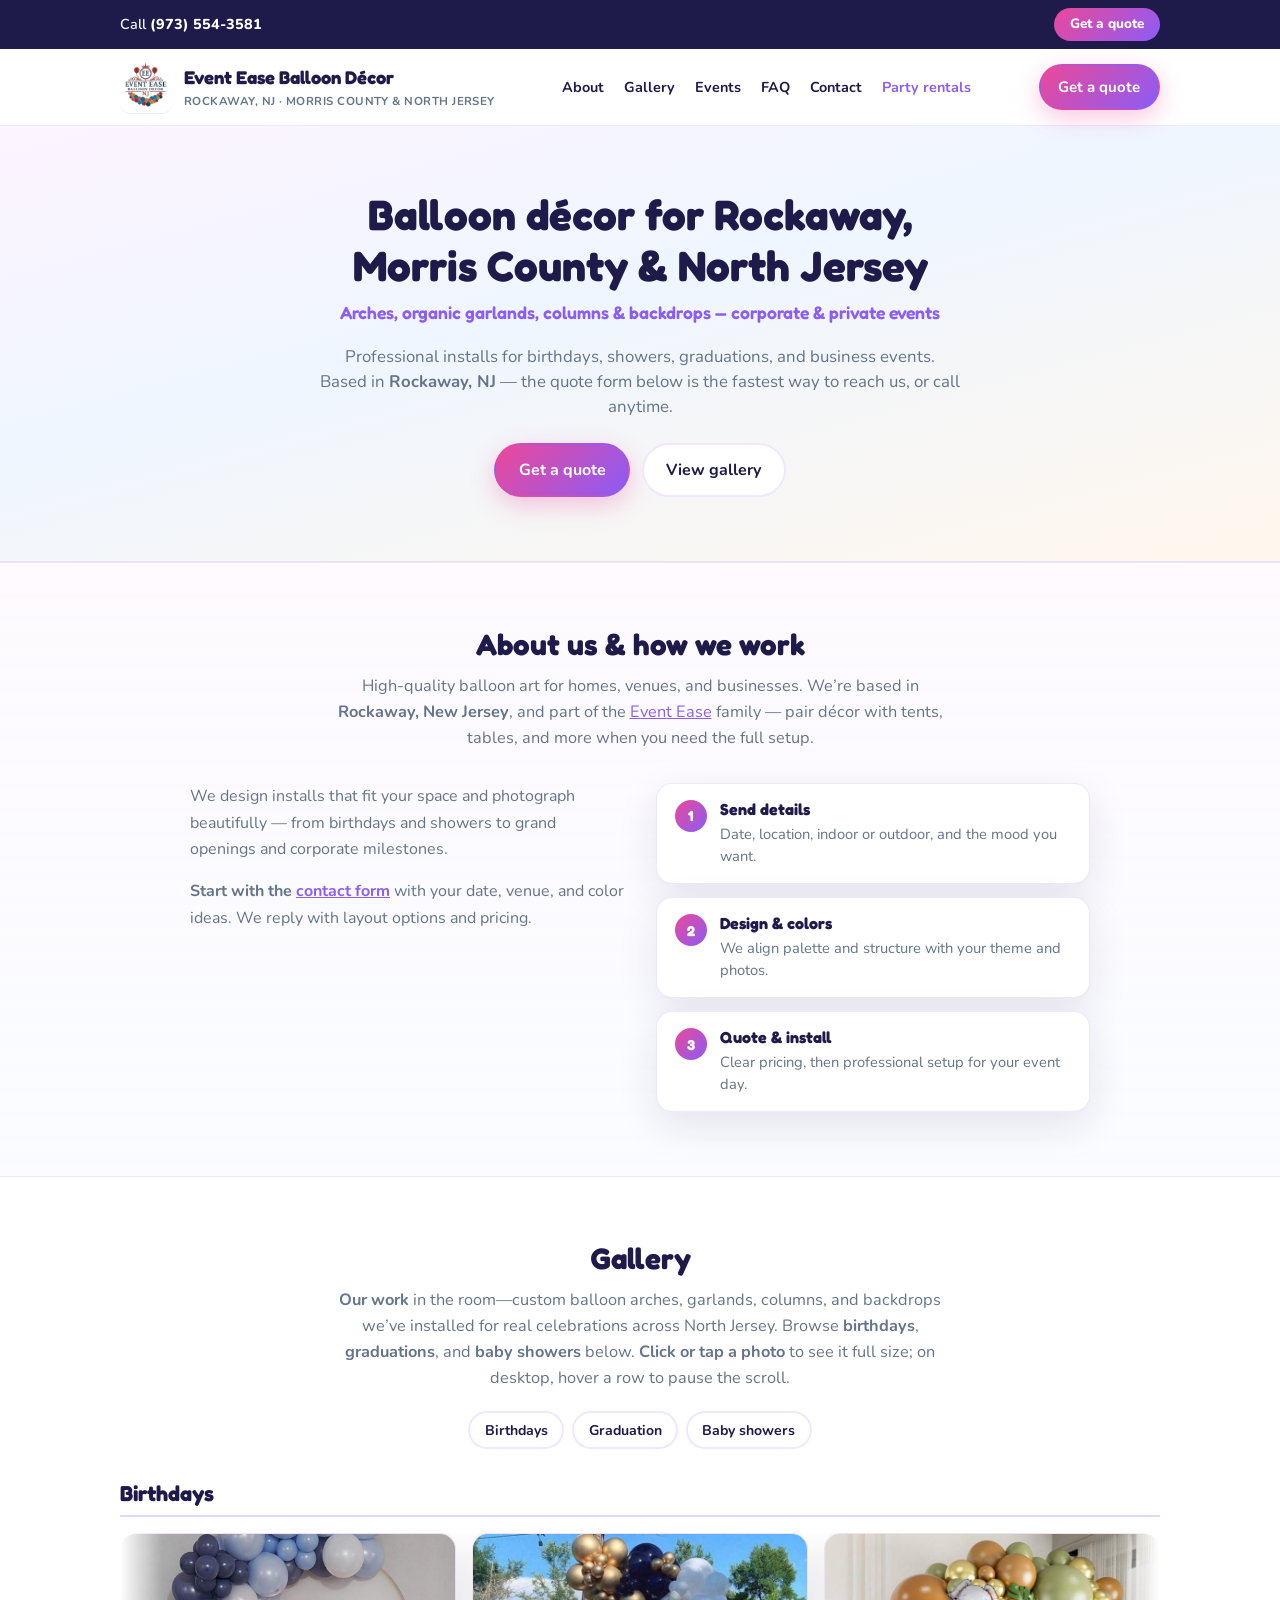
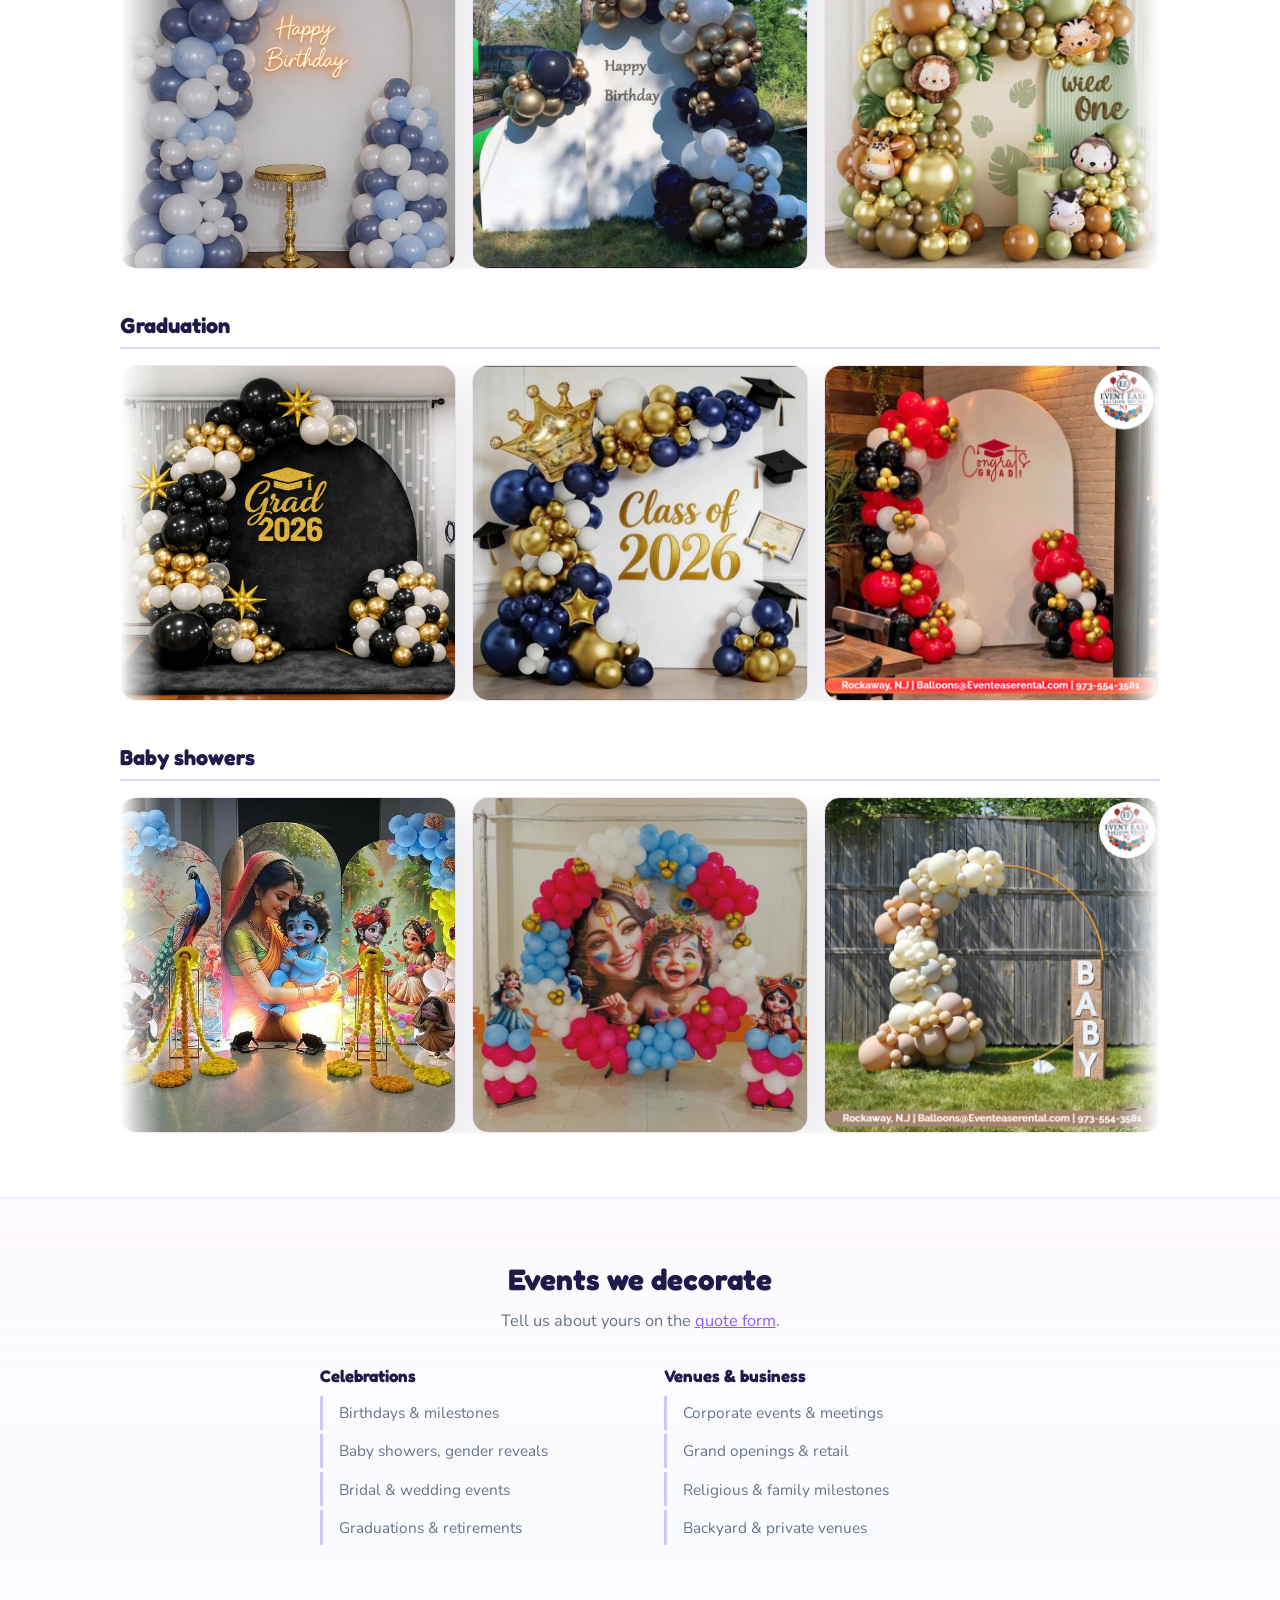
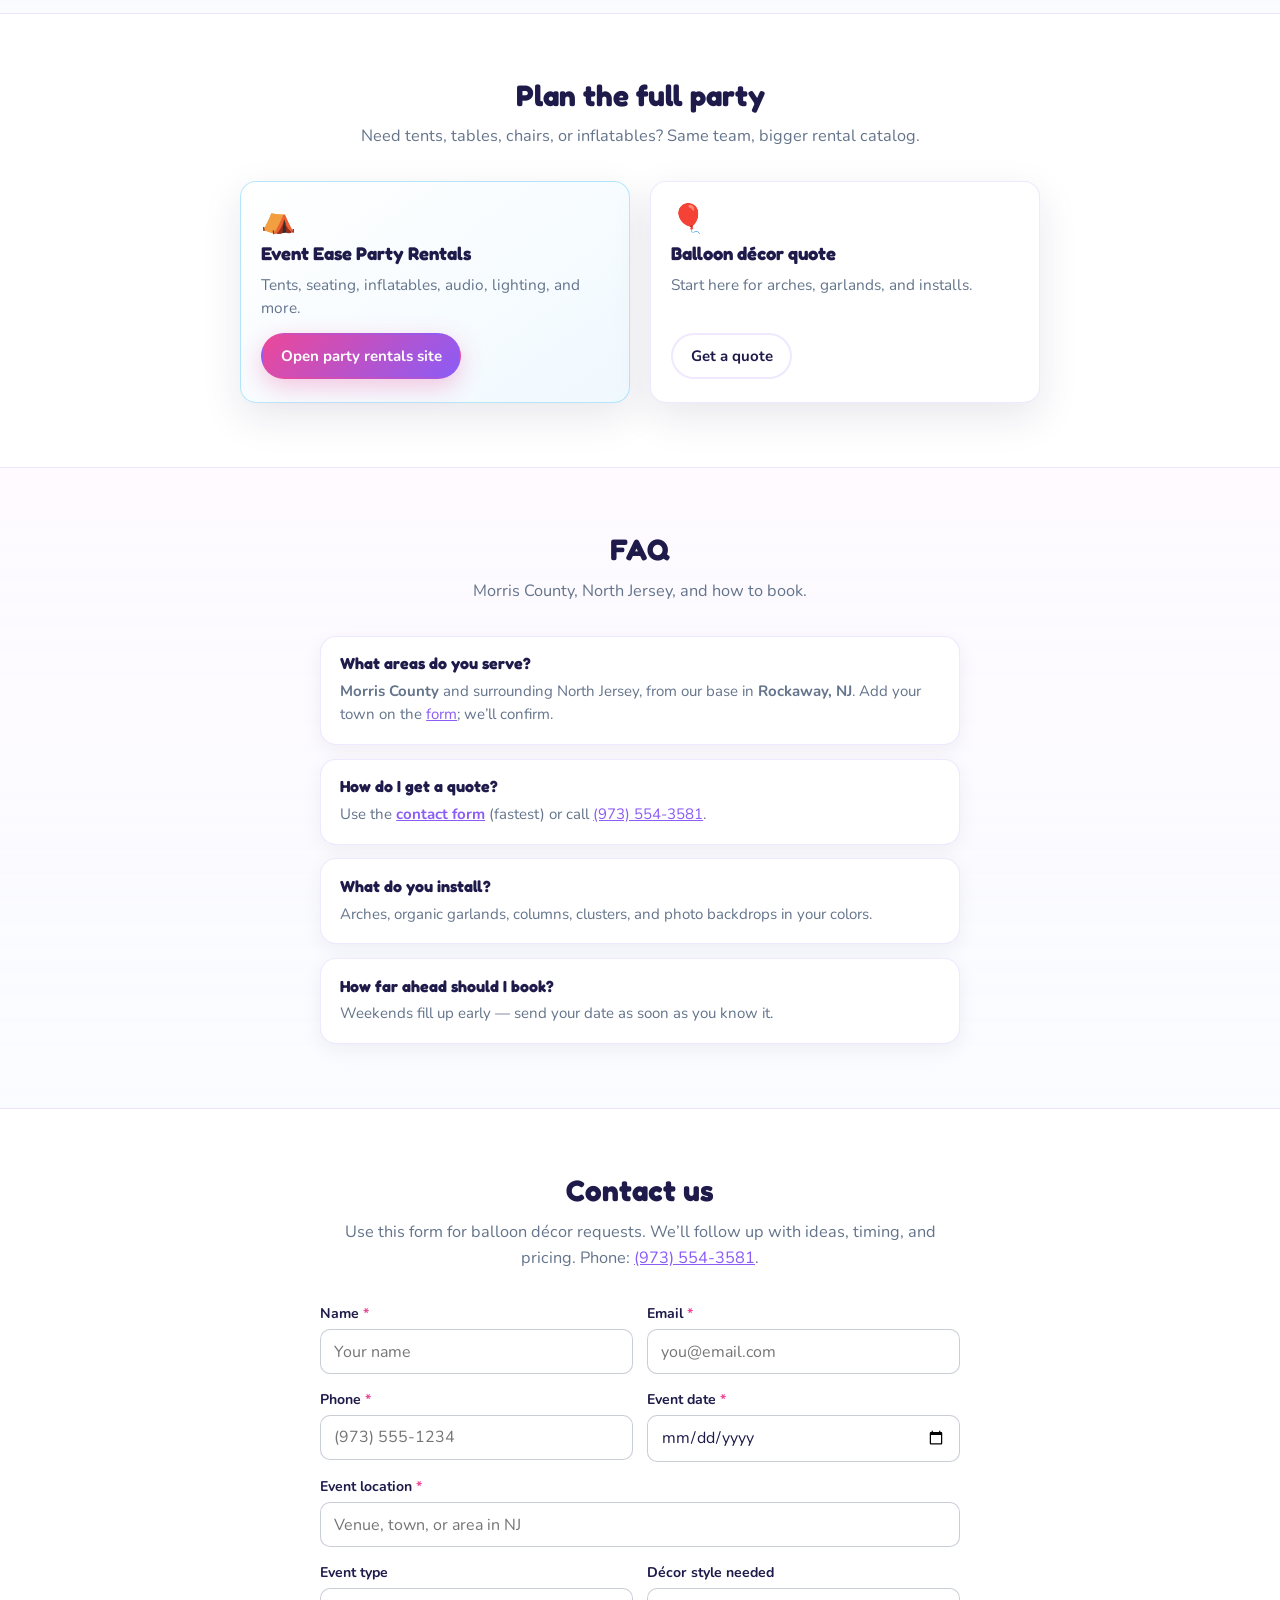
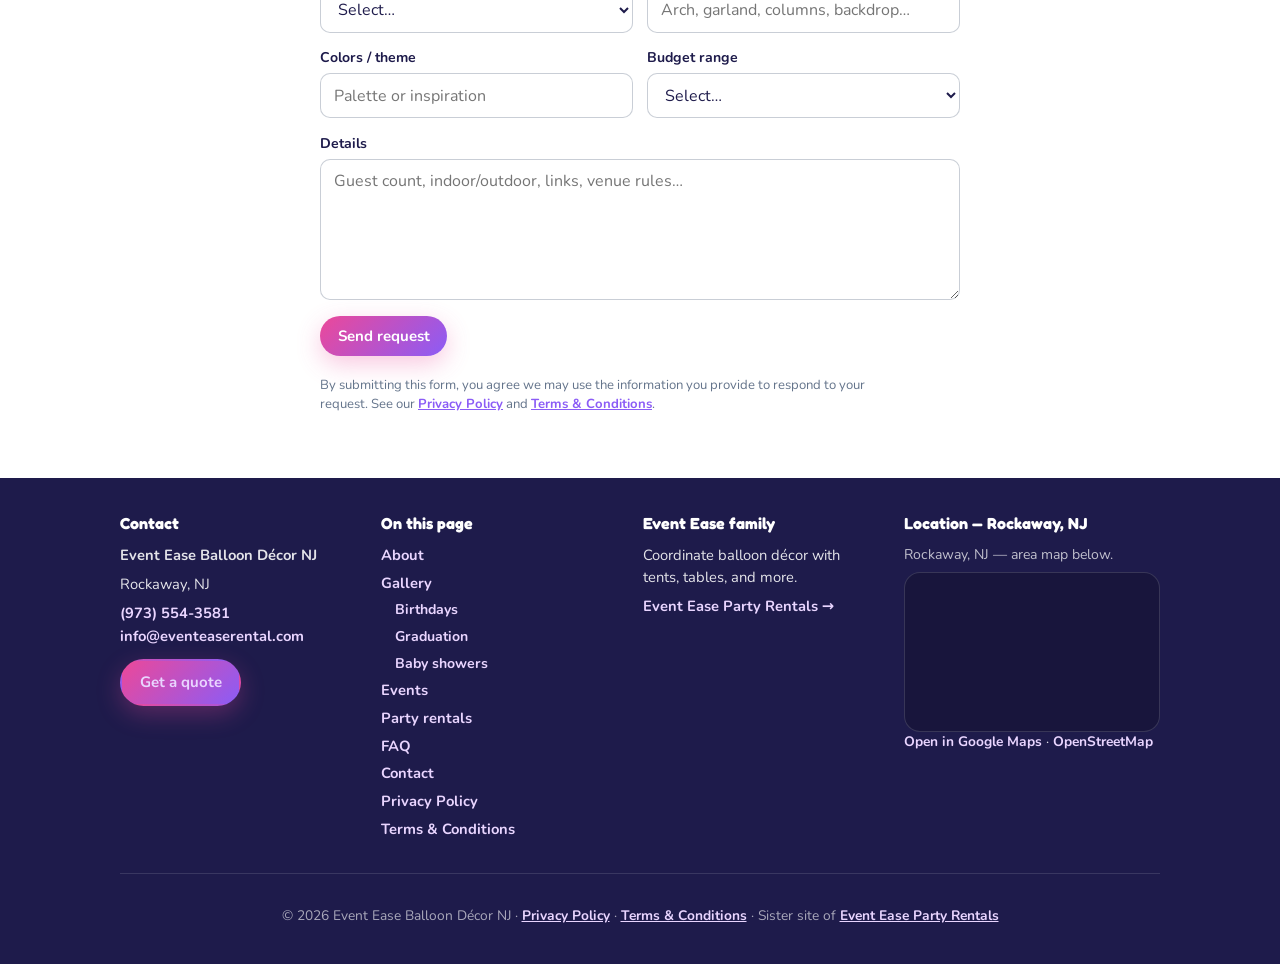
==== index.html @ 21b0d8df "Use Rockaway, NJ only — remove street address site-wide, update maps and schema Made-with: Cursor" ====
<!DOCTYPE html>
<html lang="en">
<head>
    <meta charset="UTF-8">
    <meta name="viewport" content="width=device-width, initial-scale=1.0">
    <title>Balloon Décor Rockaway &amp; Morris County NJ | Arches &amp; Garlands | Event Ease</title>
    <meta name="description" content="Balloon arches, organic garlands, columns &amp; backdrops from Rockaway, NJ. Serving Morris County &amp; North Jersey — birthdays, baby showers, graduations &amp; corporate installs. Free quote online or call (973) 554-3581.">
    <link rel="canonical" href="https://eventeaseballoondecornj.com/">
    <meta name="application-name" content="Event Ease Balloon Décor NJ">
    <meta name="theme-color" content="#8b5cf6">
    <meta name="geo.region" content="US-NJ">
    <meta name="geo.placename" content="Rockaway, Morris County, New Jersey">
    <meta name="geo.position" content="40.9012;-74.5143">
    <meta name="ICBM" content="40.9012, -74.5143">
    <meta name="keywords" content="balloon décor Rockaway NJ, balloon arches Morris County, organic balloon garlands New Jersey, North Jersey balloon installation, Event Ease Balloon Décor, baby shower balloons NJ, graduation balloon backdrop">
    <meta property="og:site_name" content="Event Ease Balloon Décor NJ">
    <meta property="og:url" content="https://eventeaseballoondecornj.com/">
    <meta property="og:title" content="Balloon Décor Rockaway &amp; Morris County NJ | Event Ease Balloon Décor">
    <meta property="og:description" content="Custom balloon arches, garlands &amp; backdrops based in Rockaway, NJ. Serving Morris County &amp; North Jersey — request a quote online.">
    <meta property="og:type" content="website">
    <meta property="og:image" content="https://eventeaseballoondecornj.com/images/logo.png">
    <meta property="og:image:alt" content="Event Ease Balloon Décor NJ logo">
    <meta property="og:image:width" content="1024">
    <meta property="og:image:height" content="1024">
    <meta property="og:locale" content="en_US">
    <meta name="twitter:card" content="summary_large_image">
    <meta name="twitter:title" content="Balloon Décor Rockaway &amp; Morris County NJ | Event Ease">
    <meta name="twitter:description" content="Arches, garlands &amp; installs from Rockaway, NJ — Morris County &amp; North Jersey. Get a quote online.">
    <meta name="twitter:image" content="https://eventeaseballoondecornj.com/images/logo.png">
    <meta name="twitter:image:alt" content="Event Ease Balloon Décor New Jersey">
    <meta name="robots" content="index, follow, max-image-preview:large, max-snippet:-1, max-video-preview:-1">
    <link rel="icon" href="/images/logo.png" type="image/png" sizes="1024x1024">
    <link rel="apple-touch-icon" href="/images/logo.png">
    <link rel="preconnect" href="https://fonts.googleapis.com">
    <link rel="preconnect" href="https://fonts.gstatic.com" crossorigin>
    <link href="https://fonts.googleapis.com/css2?family=Fredoka:wght@400;500;600;700&family=Nunito:wght@400;500;600;700;800&display=swap" rel="stylesheet">
    <link rel="stylesheet" href="css/styles.css">
    <script type="application/ld+json">
    {
      "@context": "https://schema.org",
      "@type": "LocalBusiness",
      "@id": "https://eventeaseballoondecornj.com/#business",
      "name": "Event Ease Balloon Décor NJ",
      "alternateName": "Event Ease Balloon Décor New Jersey",
      "description": "Custom balloon arches, organic garlands, columns, and backdrops with professional delivery and installation for weddings, birthdays, baby showers, graduations, and corporate events. Based in Rockaway, NJ — serving Morris County and North New Jersey.",
      "url": "https://eventeaseballoondecornj.com/",
      "telephone": "+1-973-554-3581",
      "email": "info@eventeaserental.com",
      "image": "https://eventeaseballoondecornj.com/images/logo.png",
      "logo": "https://eventeaseballoondecornj.com/images/logo.png",
      "hasMap": "https://www.google.com/maps/search/?api=1&query=Rockaway%2C+NJ",
      "geo": {
        "@type": "GeoCoordinates",
        "latitude": 40.9012,
        "longitude": -74.5143
      },
      "parentOrganization": {
        "@type": "LocalBusiness",
        "name": "Event Ease Party Rentals",
        "url": "https://eventeaserental.com/"
      },
      "areaServed": [
        { "@type": "Place", "name": "Rockaway, New Jersey" },
        { "@type": "AdministrativeArea", "name": "Morris County, New Jersey" },
        { "@type": "State", "name": "New Jersey" }
      ],
      "address": {
        "@type": "PostalAddress",
        "addressLocality": "Rockaway",
        "addressRegion": "NJ",
        "addressCountry": "US"
      },
      "priceRange": "$$",
      "hasOfferCatalog": {
        "@type": "OfferCatalog",
        "name": "Balloon décor services",
        "itemListElement": [
          { "@type": "Offer", "itemOffered": { "@type": "Service", "name": "Balloon arches", "description": "Custom balloon arches for entrances, stages, and photo backdrops." } },
          { "@type": "Offer", "itemOffered": { "@type": "Service", "name": "Organic balloon garlands", "description": "Organic-style garlands for walls, tables, and ceilings." } },
          { "@type": "Offer", "itemOffered": { "@type": "Service", "name": "Balloon columns and backdrops", "description": "Columns, clusters, and branded balloon backdrops for events." } }
        ]
      }
    }
    </script>
    <script type="application/ld+json">
    {
      "@context": "https://schema.org",
      "@type": "WebSite",
      "@id": "https://eventeaseballoondecornj.com/#website",
      "url": "https://eventeaseballoondecornj.com/",
      "name": "Event Ease Balloon Décor NJ",
      "description": "Balloon arches, garlands, and event balloon décor in Rockaway, Morris County, and North New Jersey.",
      "publisher": { "@id": "https://eventeaseballoondecornj.com/#business" },
      "inLanguage": "en-US"
    }
    </script>
    <script type="application/ld+json">
    {
      "@context": "https://schema.org",
      "@type": "WebPage",
      "@id": "https://eventeaseballoondecornj.com/#webpage",
      "url": "https://eventeaseballoondecornj.com/",
      "name": "Balloon Décor Rockaway and Morris County NJ | Event Ease Balloon Décor",
      "description": "Professional balloon arches, organic garlands, columns, and backdrops from Rockaway, New Jersey. Serving Morris County and North Jersey.",
      "isPartOf": { "@id": "https://eventeaseballoondecornj.com/#website" },
      "about": { "@id": "https://eventeaseballoondecornj.com/#business" },
      "primaryImageOfPage": {
        "@type": "ImageObject",
        "url": "https://eventeaseballoondecornj.com/images/logo.png"
      },
      "inLanguage": "en-US"
    }
    </script>
    <script type="application/ld+json">
    {
      "@context": "https://schema.org",
      "@type": "FAQPage",
      "mainEntity": [
        {
          "@type": "Question",
          "name": "What areas do you serve?",
          "acceptedAnswer": {
            "@type": "Answer",
            "text": "We focus on Morris County, New Jersey, and surrounding North Jersey, from our base in Rockaway, NJ. Add your town on the contact form and we will confirm availability."
          }
        },
        {
          "@type": "Question",
          "name": "How do I get a quote?",
          "acceptedAnswer": {
            "@type": "Answer",
            "text": "Use the contact form on this page (fastest) or call (973) 554-3581. Include your event date, location, and style ideas; we follow up with timing and pricing."
          }
        },
        {
          "@type": "Question",
          "name": "What do you install?",
          "acceptedAnswer": {
            "@type": "Answer",
            "text": "We design and install balloon arches, organic garlands, columns, clusters, and photo-ready backdrops in custom colors for birthdays, baby showers, graduations, corporate events, and retail openings."
          }
        },
        {
          "@type": "Question",
          "name": "How far in advance should I book?",
          "acceptedAnswer": {
            "@type": "Answer",
            "text": "Popular weekends fill early. We recommend reaching out as soon as you have a date, especially for larger installs. Submit the form with your date and we will advise on scheduling."
          }
        }
      ]
    }
    </script>
</head>
<body>
    <a class="skip-link" href="#main-content">Skip to main content</a>
    <div class="top-bar" role="region" aria-label="Contact">
        <div class="container top-bar-inner">
            <span class="top-bar-call">Call <a href="tel:+19735543581">(973) 554-3581</a></span>
            <a href="#contact-form" class="btn-top">Get a quote</a>
        </div>
    </div>

    <header class="site-header">
        <div class="container header-inner">
            <a class="brand" href="/" aria-current="page">
                <img class="brand-logo" src="/images/logo.png" width="52" height="52" alt="Event Ease Balloon Décor — Rockaway, Morris County &amp; North Jersey" decoding="async" fetchpriority="high">
                <span class="brand-text">
                    <span class="brand-name">Event Ease Balloon Décor</span>
                    <span class="brand-tag">Rockaway, NJ · Morris County &amp; North Jersey</span>
                </span>
            </a>
            <input type="checkbox" id="nav-toggle" class="nav-toggle" tabindex="-1">
            <label for="nav-toggle" class="nav-burger" aria-label="Open menu"><span></span></label>
            <nav class="primary-nav" id="primary-nav" aria-label="Primary">
                <ul class="nav-list">
                    <li><a href="#about">About</a></li>
                    <li><a href="#gallery">Gallery</a></li>
                    <li><a href="#events">Events</a></li>
                    <li><a href="#faq">FAQ</a></li>
                    <li><a href="#contact-form">Contact</a></li>
                    <li class="nav-list-external"><a href="https://eventeaserental.com/" target="_blank" rel="noopener noreferrer">Party rentals</a></li>
                </ul>
            </nav>
            <div class="header-cta-row">
                <a class="btn btn-primary" href="#contact-form">Get a quote</a>
            </div>
        </div>
    </header>

    <main id="main-content">
        <section class="hero" aria-labelledby="hero-heading">
            <div class="container hero-inner">
                <h1 id="hero-heading">Balloon décor for Rockaway, Morris County &amp; North Jersey</h1>
                <p class="hero-kicker">Arches, organic garlands, columns &amp; backdrops — corporate &amp; private events</p>
                <p class="hero-lead">Professional installs for birthdays, showers, graduations, and business events. Based in <strong>Rockaway, NJ</strong> — the quote form below is the fastest way to reach us, or call anytime.</p>
                <div class="hero-actions">
                    <a class="btn btn-lg btn-primary" href="#contact-form">Get a quote</a>
                    <a class="btn btn-lg btn-secondary" href="#gallery">View gallery</a>
                </div>
            </div>
        </section>

        <section class="page-section page-section--tint" id="about" aria-labelledby="about-heading">
            <div class="container">
                <header class="section-head">
                    <h2 id="about-heading">About us &amp; how we work</h2>
                    <p class="section-deck">High-quality balloon art for homes, venues, and businesses. We’re based in <strong>Rockaway, New Jersey</strong>, and part of the <a href="https://eventeaserental.com/" target="_blank" rel="noopener noreferrer">Event Ease</a> family — pair décor with tents, tables, and more when you need the full setup.</p>
                </header>
                <div class="about-layout">
                    <div class="about-main">
                        <p>We design installs that fit your space and photograph beautifully — from birthdays and showers to grand openings and corporate milestones.</p>
                        <p><strong>Start with the <a href="#contact-form">contact form</a></strong> with your date, venue, and color ideas. We reply with layout options and pricing.</p>
                    </div>
                    <ol class="process-list">
                        <li class="process-item">
                            <span class="process-num" aria-hidden="true">1</span>
                            <div>
                                <h3 class="process-title">Send details</h3>
                                <p class="process-text">Date, location, indoor or outdoor, and the mood you want.</p>
                            </div>
                        </li>
                        <li class="process-item">
                            <span class="process-num" aria-hidden="true">2</span>
                            <div>
                                <h3 class="process-title">Design &amp; colors</h3>
                                <p class="process-text">We align palette and structure with your theme and photos.</p>
                            </div>
                        </li>
                        <li class="process-item">
                            <span class="process-num" aria-hidden="true">3</span>
                            <div>
                                <h3 class="process-title">Quote &amp; install</h3>
                                <p class="process-text">Clear pricing, then professional setup for your event day.</p>
                            </div>
                        </li>
                    </ol>
                </div>
            </div>
        </section>

        <section class="page-section" id="gallery" aria-labelledby="gallery-heading">
            <div class="container">
                <header class="section-head">
                    <h2 id="gallery-heading">Gallery</h2>
                    <p class="section-deck"><strong>Our work</strong> in the room—custom balloon arches, garlands, columns, and backdrops we’ve installed for real celebrations across North Jersey. Browse <strong>birthdays</strong>, <strong>graduations</strong>, and <strong>baby showers</strong> below. <strong>Click or tap a photo</strong> to see it full size; on desktop, hover a row to pause the scroll.</p>
                    <nav class="gallery-jump" aria-label="Gallery categories">
                        <a class="gallery-jump-link" href="#gallery-birthdays">Birthdays</a>
                        <a class="gallery-jump-link" href="#gallery-graduation">Graduation</a>
                        <a class="gallery-jump-link" href="#gallery-baby-showers">Baby showers</a>
                    </nav>
                </header>

                <div class="gallery-category" id="gallery-birthdays">
                    <h3 class="gallery-category-title">Birthdays</h3>
                    <div class="gallery-carousel" role="region" aria-label="Birthday balloon photos, auto-scrolling" style="--marquee-sec: 72s;">
                        <div class="gallery-carousel-viewport">
                            <div class="gallery-carousel-track">
                                <article class="gallery-cell gallery-carousel-slide">
                                    <button type="button" class="gallery-thumb" aria-label="Enlarge: birthday blue and white balloon setup">
                                        <img src="/images/Birthday%20Blue%20and%20White.png" alt="Birthday balloon décor in blue and white — Event Ease Balloon Décor NJ" width="800" height="800" loading="lazy" decoding="async">
                                    </button>
                                </article>
                                <article class="gallery-cell gallery-carousel-slide">
                                    <button type="button" class="gallery-thumb" aria-label="Enlarge: birthday balloon setup">
                                        <img src="/images/Birthday%20Setup.png" alt="Birthday balloon setup — Event Ease Balloon Décor NJ" width="800" height="800" loading="lazy" decoding="async">
                                    </button>
                                </article>
                                <article class="gallery-cell gallery-carousel-slide">
                                    <button type="button" class="gallery-thumb" aria-label="Enlarge: first birthday balloon setup">
                                        <img src="/images/1st%20Bithday%20Setup.png" alt="First birthday balloon setup — Event Ease Balloon Décor NJ" width="800" height="800" loading="lazy" decoding="async">
                                    </button>
                                </article>
                                <article class="gallery-cell gallery-carousel-slide">
                                    <button type="button" class="gallery-thumb" aria-label="Enlarge: 30th birthday balloon setup">
                                        <img src="/images/30th%20Birthday%20Setup.png" alt="30th birthday balloon setup — Event Ease Balloon Décor NJ" width="800" height="800" loading="lazy" decoding="async">
                                    </button>
                                </article>
                                <article class="gallery-cell gallery-carousel-slide">
                                    <button type="button" class="gallery-thumb" aria-label="Enlarge: Paw Patrol themed birthday setup">
                                        <img src="/images/Birthday%20Setup%20-%20Paw%20Patrol%20Theme.png" alt="Birthday balloon setup, Paw Patrol theme — Event Ease Balloon Décor NJ" width="800" height="800" loading="lazy" decoding="async">
                                    </button>
                                </article>
                                <article class="gallery-cell gallery-carousel-slide">
                                    <button type="button" class="gallery-thumb" aria-label="Enlarge: soccer themed birthday setup">
                                        <img src="/images/Birthday%20Setup%20-%20Soccer%20Theme.png" alt="Birthday balloon setup, soccer theme — Event Ease Balloon Décor NJ" width="800" height="800" loading="lazy" decoding="async">
                                    </button>
                                </article>
                                <!-- Duplicate the slides above (same order) for seamless loop; add new photos above this comment -->
                                <article class="gallery-cell gallery-carousel-slide" aria-hidden="true">
                                    <button type="button" class="gallery-thumb" tabindex="-1" aria-hidden="true" aria-label="Enlarge: birthday blue and white balloon setup">
                                        <img src="/images/Birthday%20Blue%20and%20White.png" alt="" width="800" height="800" loading="lazy" decoding="async">
                                    </button>
                                </article>
                                <article class="gallery-cell gallery-carousel-slide" aria-hidden="true">
                                    <button type="button" class="gallery-thumb" tabindex="-1" aria-hidden="true" aria-label="Enlarge: birthday balloon setup">
                                        <img src="/images/Birthday%20Setup.png" alt="" width="800" height="800" loading="lazy" decoding="async">
                                    </button>
                                </article>
                                <article class="gallery-cell gallery-carousel-slide" aria-hidden="true">
                                    <button type="button" class="gallery-thumb" tabindex="-1" aria-hidden="true" aria-label="Enlarge: first birthday balloon setup">
                                        <img src="/images/1st%20Bithday%20Setup.png" alt="" width="800" height="800" loading="lazy" decoding="async">
                                    </button>
                                </article>
                                <article class="gallery-cell gallery-carousel-slide" aria-hidden="true">
                                    <button type="button" class="gallery-thumb" tabindex="-1" aria-hidden="true" aria-label="Enlarge: 30th birthday balloon setup">
                                        <img src="/images/30th%20Birthday%20Setup.png" alt="" width="800" height="800" loading="lazy" decoding="async">
                                    </button>
                                </article>
                                <article class="gallery-cell gallery-carousel-slide" aria-hidden="true">
                                    <button type="button" class="gallery-thumb" tabindex="-1" aria-hidden="true" aria-label="Enlarge: Paw Patrol themed birthday setup">
                                        <img src="/images/Birthday%20Setup%20-%20Paw%20Patrol%20Theme.png" alt="" width="800" height="800" loading="lazy" decoding="async">
                                    </button>
                                </article>
                                <article class="gallery-cell gallery-carousel-slide" aria-hidden="true">
                                    <button type="button" class="gallery-thumb" tabindex="-1" aria-hidden="true" aria-label="Enlarge: soccer themed birthday setup">
                                        <img src="/images/Birthday%20Setup%20-%20Soccer%20Theme.png" alt="" width="800" height="800" loading="lazy" decoding="async">
                                    </button>
                                </article>
                            </div>
                        </div>
                    </div>
                </div>

                <div class="gallery-category" id="gallery-graduation">
                    <h3 class="gallery-category-title">Graduation</h3>
                    <div class="gallery-carousel" role="region" aria-label="Graduation balloon photos, auto-scrolling" style="--marquee-sec: 40s;">
                        <div class="gallery-carousel-viewport">
                            <div class="gallery-carousel-track">
                                <article class="gallery-cell gallery-carousel-slide">
                                    <button type="button" class="gallery-thumb" aria-label="Enlarge: graduation balloon setup 2026">
                                        <img src="/images/Graduation%20Setup%202026.png" alt="Graduation balloon setup — Event Ease Balloon Décor NJ" width="800" height="800" loading="lazy" decoding="async">
                                    </button>
                                </article>
                                <article class="gallery-cell gallery-carousel-slide">
                                    <button type="button" class="gallery-thumb" aria-label="Enlarge: graduation celebration 2026">
                                        <img src="/images/Grad%202026-2.jpg" alt="Graduation balloon décor — Event Ease Balloon Décor NJ" width="800" height="800" loading="lazy" decoding="async">
                                    </button>
                                </article>
                                <article class="gallery-cell gallery-carousel-slide">
                                    <button type="button" class="gallery-thumb" aria-label="Enlarge: graduation balloon setup">
                                        <img src="/images/Grad%20Setup.png" alt="Graduation balloon setup — Event Ease Balloon Décor NJ" width="800" height="800" loading="lazy" decoding="async">
                                    </button>
                                </article>
                                <!-- Duplicate the slides above (same order) for seamless loop; add new photos above this comment -->
                                <article class="gallery-cell gallery-carousel-slide" aria-hidden="true">
                                    <button type="button" class="gallery-thumb" tabindex="-1" aria-hidden="true" aria-label="Enlarge: graduation balloon setup 2026">
                                        <img src="/images/Graduation%20Setup%202026.png" alt="" width="800" height="800" loading="lazy" decoding="async">
                                    </button>
                                </article>
                                <article class="gallery-cell gallery-carousel-slide" aria-hidden="true">
                                    <button type="button" class="gallery-thumb" tabindex="-1" aria-hidden="true" aria-label="Enlarge: graduation celebration 2026">
                                        <img src="/images/Grad%202026-2.jpg" alt="" width="800" height="800" loading="lazy" decoding="async">
                                    </button>
                                </article>
                                <article class="gallery-cell gallery-carousel-slide" aria-hidden="true">
                                    <button type="button" class="gallery-thumb" tabindex="-1" aria-hidden="true" aria-label="Enlarge: graduation balloon setup">
                                        <img src="/images/Grad%20Setup.png" alt="" width="800" height="800" loading="lazy" decoding="async">
                                    </button>
                                </article>
                            </div>
                        </div>
                    </div>
                </div>

                <div class="gallery-category" id="gallery-baby-showers">
                    <h3 class="gallery-category-title">Baby showers</h3>
                    <div class="gallery-carousel" role="region" aria-label="Baby shower balloon photos, auto-scrolling" style="--marquee-sec: 100s;">
                        <div class="gallery-carousel-viewport">
                            <div class="gallery-carousel-track">
                                <article class="gallery-cell gallery-carousel-slide">
                                    <button type="button" class="gallery-thumb" aria-label="Enlarge: baby shower neutral theme setup">
                                        <img src="/images/Baby%20Shower%20Krishma%20-%20Neutral%20Theme%20Setup.png" alt="Baby shower neutral theme balloon setup — Event Ease Balloon Décor NJ" width="800" height="800" loading="lazy" decoding="async">
                                    </button>
                                </article>
                                <article class="gallery-cell gallery-carousel-slide">
                                    <button type="button" class="gallery-thumb" aria-label="Enlarge: baby shower girl theme setup">
                                        <img src="/images/Baby%20Shower%20-%20Krishna%20Girl%20setup.png" alt="Baby shower girl theme balloon setup — Event Ease Balloon Décor NJ" width="800" height="800" loading="lazy" decoding="async">
                                    </button>
                                </article>
                                <article class="gallery-cell gallery-carousel-slide">
                                    <button type="button" class="gallery-thumb" aria-label="Enlarge: baby shower basic neutral setup">
                                        <img src="/images/Baby%20Shower%20-%20Basic%20Neutral%20Setup.png" alt="Baby shower basic neutral balloon setup — Event Ease Balloon Décor NJ" width="800" height="800" loading="lazy" decoding="async">
                                    </button>
                                </article>
                                <article class="gallery-cell gallery-carousel-slide">
                                    <button type="button" class="gallery-thumb" aria-label="Enlarge: baby shower jungle theme setup">
                                        <img src="/images/Baby%20Shower%20Jumgle%20Setup.png" alt="Baby shower jungle theme balloon setup — Event Ease Balloon Décor NJ" width="800" height="800" loading="lazy" decoding="async">
                                    </button>
                                </article>
                                <article class="gallery-cell gallery-carousel-slide">
                                    <button type="button" class="gallery-thumb" aria-label="Enlarge: neutral pampas feather baby shower theme">
                                        <img src="/images/Baby%20Show%20-%20Neutal%20Pampas%20Feather%20Theme%20.png" alt="Baby shower neutral pampas and feather theme — Event Ease Balloon Décor NJ" width="800" height="800" loading="lazy" decoding="async">
                                    </button>
                                </article>
                                <article class="gallery-cell gallery-carousel-slide">
                                    <button type="button" class="gallery-thumb" aria-label="Enlarge: neutral safari baby shower theme">
                                        <img src="/images/Baby%20Show-%20Neutal%20Safari%20Theme.png" alt="Baby shower neutral safari theme — Event Ease Balloon Décor NJ" width="800" height="800" loading="lazy" decoding="async">
                                    </button>
                                </article>
                                <article class="gallery-cell gallery-carousel-slide">
                                    <button type="button" class="gallery-thumb" aria-label="Enlarge: neutral baby shower setup">
                                        <img src="/images/Baby%20Show%20-%20Neutral.png" alt="Baby shower neutral balloon setup — Event Ease Balloon Décor NJ" width="800" height="800" loading="lazy" decoding="async">
                                    </button>
                                </article>
                                <article class="gallery-cell gallery-carousel-slide">
                                    <button type="button" class="gallery-thumb" aria-label="Enlarge: neutral baby shower setup variation">
                                        <img src="/images/Baby%20Show%20-%20Neutral%20%283%29.png" alt="Baby shower neutral balloon setup — Event Ease Balloon Décor NJ" width="800" height="800" loading="lazy" decoding="async">
                                    </button>
                                </article>
                                <article class="gallery-cell gallery-carousel-slide">
                                    <button type="button" class="gallery-thumb" aria-label="Enlarge: neutral baby shower setup variation">
                                        <img src="/images/Baby%20Show%20-%20Neutral%20%284%29.png" alt="Baby shower neutral balloon setup — Event Ease Balloon Décor NJ" width="800" height="800" loading="lazy" decoding="async">
                                    </button>
                                </article>
                                <!-- Duplicate the slides above (same order) for seamless loop; add new photos above this comment -->
                                <article class="gallery-cell gallery-carousel-slide" aria-hidden="true">
                                    <button type="button" class="gallery-thumb" tabindex="-1" aria-hidden="true" aria-label="Enlarge: baby shower neutral theme setup">
                                        <img src="/images/Baby%20Shower%20Krishma%20-%20Neutral%20Theme%20Setup.png" alt="" width="800" height="800" loading="lazy" decoding="async">
                                    </button>
                                </article>
                                <article class="gallery-cell gallery-carousel-slide" aria-hidden="true">
                                    <button type="button" class="gallery-thumb" tabindex="-1" aria-hidden="true" aria-label="Enlarge: baby shower girl theme setup">
                                        <img src="/images/Baby%20Shower%20-%20Krishna%20Girl%20setup.png" alt="" width="800" height="800" loading="lazy" decoding="async">
                                    </button>
                                </article>
                                <article class="gallery-cell gallery-carousel-slide" aria-hidden="true">
                                    <button type="button" class="gallery-thumb" tabindex="-1" aria-hidden="true" aria-label="Enlarge: baby shower basic neutral setup">
                                        <img src="/images/Baby%20Shower%20-%20Basic%20Neutral%20Setup.png" alt="" width="800" height="800" loading="lazy" decoding="async">
                                    </button>
                                </article>
                                <article class="gallery-cell gallery-carousel-slide" aria-hidden="true">
                                    <button type="button" class="gallery-thumb" tabindex="-1" aria-hidden="true" aria-label="Enlarge: baby shower jungle theme setup">
                                        <img src="/images/Baby%20Shower%20Jumgle%20Setup.png" alt="" width="800" height="800" loading="lazy" decoding="async">
                                    </button>
                                </article>
                                <article class="gallery-cell gallery-carousel-slide" aria-hidden="true">
                                    <button type="button" class="gallery-thumb" tabindex="-1" aria-hidden="true" aria-label="Enlarge: neutral pampas feather baby shower theme">
                                        <img src="/images/Baby%20Show%20-%20Neutal%20Pampas%20Feather%20Theme%20.png" alt="" width="800" height="800" loading="lazy" decoding="async">
                                    </button>
                                </article>
                                <article class="gallery-cell gallery-carousel-slide" aria-hidden="true">
                                    <button type="button" class="gallery-thumb" tabindex="-1" aria-hidden="true" aria-label="Enlarge: neutral safari baby shower theme">
                                        <img src="/images/Baby%20Show-%20Neutal%20Safari%20Theme.png" alt="" width="800" height="800" loading="lazy" decoding="async">
                                    </button>
                                </article>
                                <article class="gallery-cell gallery-carousel-slide" aria-hidden="true">
                                    <button type="button" class="gallery-thumb" tabindex="-1" aria-hidden="true" aria-label="Enlarge: neutral baby shower setup">
                                        <img src="/images/Baby%20Show%20-%20Neutral.png" alt="" width="800" height="800" loading="lazy" decoding="async">
                                    </button>
                                </article>
                                <article class="gallery-cell gallery-carousel-slide" aria-hidden="true">
                                    <button type="button" class="gallery-thumb" tabindex="-1" aria-hidden="true" aria-label="Enlarge: neutral baby shower setup variation">
                                        <img src="/images/Baby%20Show%20-%20Neutral%20%283%29.png" alt="" width="800" height="800" loading="lazy" decoding="async">
                                    </button>
                                </article>
                                <article class="gallery-cell gallery-carousel-slide" aria-hidden="true">
                                    <button type="button" class="gallery-thumb" tabindex="-1" aria-hidden="true" aria-label="Enlarge: neutral baby shower setup variation">
                                        <img src="/images/Baby%20Show%20-%20Neutral%20%284%29.png" alt="" width="800" height="800" loading="lazy" decoding="async">
                                    </button>
                                </article>
                            </div>
                        </div>
                    </div>
                </div>
            </div>
        </section>

        <section class="page-section page-section--tint" id="events" aria-labelledby="events-heading">
            <div class="container">
                <header class="section-head">
                    <h2 id="events-heading">Events we decorate</h2>
                    <p class="section-deck">Tell us about yours on the <a href="#contact-form">quote form</a>.</p>
                </header>
                <div class="events-cols">
                    <div class="events-col">
                        <h3 class="events-sub">Celebrations</h3>
                        <ul class="events-list">
                            <li>Birthdays &amp; milestones</li>
                            <li>Baby showers, gender reveals</li>
                            <li>Bridal &amp; wedding events</li>
                            <li>Graduations &amp; retirements</li>
                        </ul>
                    </div>
                    <div class="events-col">
                        <h3 class="events-sub">Venues &amp; business</h3>
                        <ul class="events-list">
                            <li>Corporate events &amp; meetings</li>
                            <li>Grand openings &amp; retail</li>
                            <li>Religious &amp; family milestones</li>
                            <li>Backyard &amp; private venues</li>
                        </ul>
                    </div>
                </div>
            </div>
        </section>

        <section class="page-section" id="party-rentals" aria-labelledby="rentals-heading">
            <div class="container">
                <header class="section-head">
                    <h2 id="rentals-heading">Plan the full party</h2>
                    <p class="section-deck">Need tents, tables, chairs, or inflatables? Same team, bigger rental catalog.</p>
                </header>
                <div class="cards cards-two">
                    <article class="card card-party">
                        <div class="card-icon" aria-hidden="true">⛺</div>
                        <h3 class="card-title">Event Ease Party Rentals</h3>
                        <p>Tents, seating, inflatables, audio, lighting, and more.</p>
                        <a class="btn btn-primary" href="https://eventeaserental.com/" target="_blank" rel="noopener noreferrer">Open party rentals site</a>
                    </article>
                    <article class="card">
                        <div class="card-icon" aria-hidden="true">🎈</div>
                        <h3 class="card-title">Balloon décor quote</h3>
                        <p>Start here for arches, garlands, and installs.</p>
                        <a class="btn btn-secondary" href="#contact-form">Get a quote</a>
                    </article>
                </div>
            </div>
        </section>

        <section class="page-section page-section--tint" id="faq" aria-labelledby="faq-heading">
            <div class="container container-narrow">
                <header class="section-head">
                    <h2 id="faq-heading">FAQ</h2>
                    <p class="section-deck">Morris County, North Jersey, and how to book.</p>
                </header>
                <div class="faq-list">
                    <div class="faq-item">
                        <h3 class="faq-q">What areas do you serve?</h3>
                        <p class="faq-a"><strong>Morris County</strong> and surrounding North Jersey, from our base in <strong>Rockaway, NJ</strong>. Add your town on the <a href="#contact-form">form</a>; we’ll confirm.</p>
                    </div>
                    <div class="faq-item">
                        <h3 class="faq-q">How do I get a quote?</h3>
                        <p class="faq-a">Use the <a href="#contact-form"><strong>contact form</strong></a> (fastest) or call <a href="tel:+19735543581">(973) 554-3581</a>.</p>
                    </div>
                    <div class="faq-item">
                        <h3 class="faq-q">What do you install?</h3>
                        <p class="faq-a">Arches, organic garlands, columns, clusters, and photo backdrops in your colors.</p>
                    </div>
                    <div class="faq-item">
                        <h3 class="faq-q">How far ahead should I book?</h3>
                        <p class="faq-a">Weekends fill up early — send your date as soon as you know it.</p>
                    </div>
                </div>
            </div>
        </section>

        <section class="page-section" id="contact-form" aria-labelledby="contact-heading">
            <div class="container container-narrow">
                <header class="section-head">
                    <h2 id="contact-heading">Contact us</h2>
                    <p class="section-deck">Use this form for balloon décor requests. We’ll follow up with ideas, timing, and pricing. Phone: <a href="tel:+19735543581">(973) 554-3581</a>.</p>
                </header>
                <div id="form-success-msg" class="form-success-banner" hidden>
                    <strong>Thank you!</strong> Your request was sent. We’ll get back to you soon.
                </div>
                <div id="form-error-msg" class="form-error-banner" hidden role="alert">
                    <strong>Something went wrong.</strong> Please call <a href="tel:+19735543581">(973) 554-3581</a> or email <a href="mailto:info@eventeaserental.com">info@eventeaserental.com</a> so we can help. You can also try sending the form again.
                </div>
                <form id="balloon-inquiry-form" class="contact-form" action="https://formsubmit.co/info@eventeaserental.com" method="POST">
                    <input type="hidden" name="_subject" value="Balloon Décor Request — Event Ease Balloon Décor NJ">
                    <input type="hidden" name="_template" value="box">
                    <input type="hidden" name="_captcha" value="false">
                    <input type="hidden" name="_next" value="https://eventeaseballoondecornj.com/?inquiry=sent#contact-form">
                    <input type="text" name="_honey" class="honeypot" tabindex="-1" autocomplete="off" aria-hidden="true" value="">
                    <div class="form-row">
                        <div class="form-group">
                            <label for="inquiry-name">Name <span class="req" aria-hidden="true">*</span></label>
                            <input type="text" id="inquiry-name" name="name" required autocomplete="name" placeholder="Your name">
                        </div>
                        <div class="form-group">
                            <label for="inquiry-email">Email <span class="req" aria-hidden="true">*</span></label>
                            <input type="email" id="inquiry-email" name="email" required autocomplete="email" placeholder="you@email.com">
                        </div>
                    </div>
                    <div class="form-row">
                        <div class="form-group">
                            <label for="inquiry-phone">Phone <span class="req" aria-hidden="true">*</span></label>
                            <input type="tel" id="inquiry-phone" name="phone" required autocomplete="tel" placeholder="(973) 555-1234">
                        </div>
                        <div class="form-group">
                            <label for="inquiry-date">Event date <span class="req" aria-hidden="true">*</span></label>
                            <input type="date" id="inquiry-date" name="event_date" required>
                        </div>
                    </div>
                    <div class="form-group">
                        <label for="inquiry-location">Event location <span class="req" aria-hidden="true">*</span></label>
                        <input type="text" id="inquiry-location" name="event_location" required placeholder="Venue, town, or area in NJ">
                    </div>
                    <div class="form-row">
                        <div class="form-group">
                            <label for="inquiry-type">Event type</label>
                            <select id="inquiry-type" name="event_type">
                                <option value="">Select…</option>
                                <option value="Birthday">Birthday</option>
                                <option value="Baby shower">Baby shower</option>
                                <option value="Wedding / shower">Wedding / shower</option>
                                <option value="Graduation">Graduation</option>
                                <option value="Corporate / grand opening">Corporate / grand opening</option>
                                <option value="Other">Other</option>
                            </select>
                        </div>
                        <div class="form-group">
                            <label for="inquiry-decor">Décor style needed</label>
                            <input type="text" id="inquiry-decor" name="decor_type" placeholder="Arch, garland, columns, backdrop…">
                        </div>
                    </div>
                    <div class="form-row">
                        <div class="form-group">
                            <label for="inquiry-colors">Colors / theme</label>
                            <input type="text" id="inquiry-colors" name="color_theme" placeholder="Palette or inspiration">
                        </div>
                        <div class="form-group">
                            <label for="inquiry-budget">Budget range</label>
                            <select id="inquiry-budget" name="budget_range">
                                <option value="">Select…</option>
                                <option value="Under $300">Under $300</option>
                                <option value="$300 – $600">$300 – $600</option>
                                <option value="$600 – $1,200">$600 – $1,200</option>
                                <option value="$1,200 – $2,500">$1,200 – $2,500</option>
                                <option value="$2,500+">$2,500+</option>
                                <option value="Prefer to discuss">Prefer to discuss</option>
                            </select>
                        </div>
                    </div>
                    <div class="form-group">
                        <label for="inquiry-message">Details</label>
                        <textarea id="inquiry-message" name="message" rows="5" placeholder="Guest count, indoor/outdoor, links, venue rules…"></textarea>
                    </div>
                    <button type="submit" class="btn btn-primary btn-submit">Send request</button>
                    <p class="form-legal-note">By submitting this form, you agree we may use the information you provide to respond to your request. See our <a href="/privacy.html">Privacy Policy</a> and <a href="/terms.html">Terms &amp; Conditions</a>.</p>
                </form>
            </div>
        </section>
    </main>

    <footer class="site-footer">
        <div class="container footer-grid">
            <div class="footer-col">
                <h3 class="footer-heading">Contact</h3>
                <p><strong>Event Ease Balloon Décor NJ</strong></p>
                <p>Rockaway, NJ</p>
                <p><a href="tel:+19735543581">(973) 554-3581</a><br><a href="mailto:info@eventeaserental.com">info@eventeaserental.com</a></p>
                <p><a class="btn btn-primary" href="#contact-form">Get a quote</a></p>
            </div>
            <div class="footer-col">
                <h3 class="footer-heading">On this page</h3>
                <ul class="footer-links">
                    <li><a href="#about">About</a></li>
                    <li><a href="#gallery">Gallery</a>
                        <ul class="footer-sublinks">
                            <li><a href="#gallery-birthdays">Birthdays</a></li>
                            <li><a href="#gallery-graduation">Graduation</a></li>
                            <li><a href="#gallery-baby-showers">Baby showers</a></li>
                        </ul>
                    </li>
                    <li><a href="#events">Events</a></li>
                    <li><a href="#party-rentals">Party rentals</a></li>
                    <li><a href="#faq">FAQ</a></li>
                    <li><a href="#contact-form">Contact</a></li>
                    <li><a href="/privacy.html">Privacy Policy</a></li>
                    <li><a href="/terms.html">Terms &amp; Conditions</a></li>
                </ul>
            </div>
            <div class="footer-col">
                <h3 class="footer-heading">Event Ease family</h3>
                <p>Coordinate balloon décor with tents, tables, and more.</p>
                <p><a href="https://eventeaserental.com/" target="_blank" rel="noopener noreferrer">Event Ease Party Rentals →</a></p>
            </div>
            <div class="footer-col footer-col-map">
                <h3 class="footer-heading">Location — Rockaway, NJ</h3>
                <p class="footer-map-lead">Rockaway, NJ — area map below.</p>
                <div class="footer-map-wrap">
                    <iframe class="footer-map-frame" title="Map: Rockaway, New Jersey" loading="lazy" referrerpolicy="no-referrer-when-downgrade" allowfullscreen src="https://www.google.com/maps?q=Rockaway%2C+NJ&amp;hl=en&amp;z=12&amp;output=embed"></iframe>
                </div>
                <p class="footer-map-links"><a href="https://www.google.com/maps/search/?api=1&amp;query=Rockaway%2C+NJ" target="_blank" rel="noopener noreferrer">Open in Google Maps</a> · <a href="https://www.openstreetmap.org/?mlat=40.9012&amp;mlon=-74.5143#map=15/40.9012/-74.5143" target="_blank" rel="noopener noreferrer">OpenStreetMap</a></p>
            </div>
        </div>
        <div class="container footer-bottom">
            <p>© <span id="y"></span> Event Ease Balloon Décor NJ · <a href="/privacy.html">Privacy Policy</a> · <a href="/terms.html">Terms &amp; Conditions</a> · Sister site of <a href="https://eventeaserental.com/" target="_blank" rel="noopener noreferrer">Event Ease Party Rentals</a></p>
        </div>
    </footer>

    <dialog id="gallery-lightbox" class="gallery-lightbox" aria-labelledby="gallery-lightbox-title">
        <p id="gallery-lightbox-title" class="sr-only">Enlarged gallery photo</p>
        <div class="gallery-lightbox-inner">
            <button type="button" class="gallery-lightbox-close" aria-label="Close enlarged image">&times;</button>
            <img id="gallery-lightbox-img" class="gallery-lightbox-img" src="" alt="">
            <p id="gallery-lightbox-caption" class="gallery-lightbox-caption" hidden></p>
        </div>
    </dialog>

    <script src="js/ga.js"></script>
    <script>
        document.getElementById('y').textContent = new Date().getFullYear();
        (function () {
            var toggle = document.getElementById('nav-toggle');
            if (toggle) {
                document.querySelectorAll('.nav-list a').forEach(function (a) {
                    a.addEventListener('click', function () {
                        toggle.checked = false;
                    });
                });
            }
        })();
        (function () {
            var dlg = document.getElementById('gallery-lightbox');
            var big = document.getElementById('gallery-lightbox-img');
            var cap = document.getElementById('gallery-lightbox-caption');
            var closeBtn = document.querySelector('.gallery-lightbox-close');
            if (dlg && big) {
                document.querySelectorAll('.gallery-thumb').forEach(function (btn) {
                    btn.addEventListener('click', function () {
                        var im = btn.querySelector('img');
                        if (!im) return;
                        big.src = im.currentSrc || im.src;
                        var caption = (im.alt || '').trim();
                        if (!caption && btn.getAttribute('aria-label')) {
                            caption = btn.getAttribute('aria-label').replace(/^Enlarge:\s*/i, '').trim();
                        }
                        big.alt = caption;
                        if (cap) {
                            cap.textContent = caption;
                            cap.hidden = !caption;
                        }
                        dlg.showModal();
                    });
                });
                if (closeBtn) {
                    closeBtn.addEventListener('click', function () {
                        dlg.close();
                    });
                }
                dlg.addEventListener('click', function (e) {
                    if (e.target === dlg) dlg.close();
                });
                dlg.addEventListener('close', function () {
                    big.removeAttribute('src');
                    big.alt = '';
                    if (cap) {
                        cap.textContent = '';
                        cap.hidden = true;
                    }
                });
            }
        })();
        (function () {
            var form = document.getElementById('balloon-inquiry-form');
            if (!form) return;
            var msgOk = document.getElementById('form-success-msg');
            var msgErr = document.getElementById('form-error-msg');
            var endpoint = 'https://formsubmit.co/ajax/info%40eventeaserental.com';
            form.addEventListener('submit', function (e) {
                if (typeof fetch !== 'function') return;
                e.preventDefault();
                if (msgErr) msgErr.hidden = true;
                if (!form.checkValidity()) {
                    form.reportValidity();
                    return;
                }
                var btn = form.querySelector('button[type="submit"]');
                var prevText = btn ? btn.textContent : '';
                if (btn) {
                    btn.disabled = true;
                    btn.textContent = 'Sending…';
                }
                var fd = new FormData(form);
                fetch(endpoint, {
                    method: 'POST',
                    body: fd,
                    headers: { Accept: 'application/json' }
                })
                    .then(function (res) {
                        if (res.ok) return res;
                        return res.text().then(function (t) {
                            throw new Error(t || res.status);
                        });
                    })
                    .then(function () {
                        form.style.display = 'none';
                        if (msgOk) msgOk.hidden = false;
                        form.reset();
                        try {
                            var u = new URL(window.location.href);
                            u.searchParams.set('inquiry', 'sent');
                            u.hash = 'contact-form';
                            history.replaceState({}, '', u.pathname + u.search + u.hash);
                        } catch (ignore) {}
                    })
                    .catch(function () {
                        if (btn) {
                            btn.disabled = false;
                            btn.textContent = prevText;
                        }
                        if (msgErr) msgErr.hidden = false;
                    });
            });
        })();
    </script>
    <script>
        (function () {
            if (new URLSearchParams(window.location.search).get('inquiry') !== 'sent') return;
            var msg = document.getElementById('form-success-msg');
            var form = document.getElementById('balloon-inquiry-form');
            if (msg) msg.hidden = false;
            if (form) form.style.display = 'none';
            history.replaceState({}, '', window.location.pathname + '#contact-form');
            var section = document.getElementById('contact-form');
            if (section) section.scrollIntoView({ behavior: 'smooth', block: 'start' });
        })();
    </script>
</body>
</html>
---- css/styles.css ----
:root {
  --ink: #1e1b4b;
  --muted: #64748b;
  --pink: #ec4899;
  --purple: #8b5cf6;
  --sky: #38bdf8;
  --cream: #fff7ed;
  --white: #ffffff;
  --radius: 1rem;
  --shadow: 0 14px 40px rgba(30, 27, 75, 0.1);
  --section-y: clamp(2.75rem, 5vw, 4rem);
  --border-soft: rgba(139, 92, 246, 0.14);
  --lightbox-w: min(88vw, 900px);
  --lightbox-h: min(70vh, 640px);
}

*,
*::before,
*::after {
  box-sizing: border-box;
}

html {
  scroll-behavior: smooth;
}

@media (prefers-reduced-motion: reduce) {
  html {
    scroll-behavior: auto;
  }

  .btn:active {
    transform: none;
  }
}

.skip-link {
  position: absolute;
  left: -9999px;
  top: 0.75rem;
  z-index: 100;
  padding: 0.5rem 1rem;
  background: var(--ink);
  color: var(--white);
  font-weight: 700;
  border-radius: 8px;
  text-decoration: none;
}

.skip-link:focus {
  left: 0.75rem;
  outline: 2px solid var(--sky);
  outline-offset: 2px;
}

body {
  margin: 0;
  font-family: "Nunito", system-ui, sans-serif;
  color: var(--ink);
  background: var(--white);
  min-height: 100vh;
  line-height: 1.5;
}

h1, h2, h3 {
  font-family: "Fredoka", system-ui, sans-serif;
  font-weight: 700;
  line-height: 1.2;
}

a {
  color: var(--purple);
}

.container {
  width: min(1040px, 92vw);
  margin: 0 auto;
}

.container-narrow {
  width: min(640px, 92vw);
}

/* Top bar */
.top-bar {
  background: var(--ink);
  color: rgba(255, 255, 255, 0.95);
  font-size: 0.9rem;
  font-weight: 600;
}

.top-bar-inner {
  display: flex;
  flex-wrap: wrap;
  align-items: center;
  justify-content: space-between;
  gap: 0.5rem 1rem;
  padding: 0.5rem 0;
}

.top-bar-call a {
  color: #fff;
  font-weight: 800;
  text-decoration: none;
}

.top-bar-call a:hover {
  text-decoration: underline;
}

.btn-top {
  display: inline-flex;
  align-items: center;
  padding: 0.4rem 1rem;
  border-radius: 999px;
  font-size: 0.85rem;
  font-weight: 800;
  text-decoration: none;
  background: linear-gradient(135deg, var(--pink), var(--purple));
  color: var(--white);
}

.btn-top:hover {
  filter: brightness(1.06);
}

/* Header */
.site-header {
  position: sticky;
  top: 0;
  z-index: 50;
  background: rgba(255, 255, 255, 0.97);
  backdrop-filter: blur(10px);
  border-bottom: 1px solid var(--border-soft);
}

.header-inner {
  position: relative;
  display: flex;
  flex-wrap: wrap;
  align-items: center;
  justify-content: space-between;
  gap: 0.65rem 1rem;
  padding: 0.75rem 0;
}

.brand {
  display: flex;
  align-items: center;
  gap: 0.75rem;
  text-decoration: none;
  color: inherit;
  min-width: 0;
  order: 1;
}

.brand-logo {
  display: block;
  flex-shrink: 0;
  width: 52px;
  height: 52px;
  max-width: 52px;
  max-height: 52px;
  object-fit: contain;
  border-radius: 10px;
  background: var(--white);
  box-shadow: 0 1px 0 rgba(30, 27, 75, 0.08);
}

.brand-text {
  display: flex;
  flex-direction: column;
  gap: 0.12rem;
  min-width: 0;
}

.brand-name {
  font-family: "Fredoka", system-ui, sans-serif;
  font-weight: 700;
  font-size: clamp(0.98rem, 2.2vw, 1.15rem);
  color: var(--ink);
}

.brand-tag {
  font-size: 0.72rem;
  font-weight: 700;
  color: var(--muted);
  text-transform: uppercase;
  letter-spacing: 0.04em;
}

.nav-toggle {
  position: absolute;
  left: -9999px;
  width: 1px;
  height: 1px;
  opacity: 0;
  pointer-events: none;
}

.nav-burger {
  display: none;
  order: 3;
  width: 44px;
  height: 44px;
  align-items: center;
  justify-content: center;
  border-radius: 10px;
  border: 2px solid var(--border-soft);
  background: var(--white);
  cursor: pointer;
  flex-shrink: 0;
}

.nav-burger span,
.nav-burger span::before,
.nav-burger span::after {
  display: block;
  width: 20px;
  height: 2px;
  background: var(--ink);
  position: relative;
}

.nav-burger span::before,
.nav-burger span::after {
  content: "";
  position: absolute;
  left: 0;
}

.nav-burger span::before {
  top: -6px;
}

.nav-burger span::after {
  top: 6px;
}

.primary-nav {
  order: 4;
  width: 100%;
}

.nav-list {
  list-style: none;
  margin: 0;
  padding: 0;
  display: flex;
  flex-wrap: wrap;
  align-items: center;
  gap: 0.5rem 1.25rem;
}

.nav-list a {
  font-weight: 700;
  font-size: 0.9rem;
  text-decoration: none;
  color: var(--ink);
}

.nav-list a:hover {
  color: var(--purple);
}

.nav-list-external a {
  color: var(--purple);
}

.header-cta-row {
  order: 2;
  flex-shrink: 0;
}

@media (max-width: 960px) {
  .brand {
    flex: 1;
    min-width: 0;
  }

  .nav-burger {
    display: flex;
  }

  .primary-nav {
    display: none;
    padding-top: 0.75rem;
    margin-top: 0.25rem;
    border-top: 1px solid var(--border-soft);
  }

  .nav-toggle:checked ~ .primary-nav {
    display: block;
  }

  .nav-list {
    flex-direction: column;
    align-items: flex-start;
  }
}

@media (min-width: 961px) {
  .header-inner {
    flex-wrap: nowrap;
  }

  .primary-nav {
    order: 2;
    flex: 1;
    display: flex !important;
    justify-content: center;
    width: auto !important;
    padding: 0 !important;
    margin: 0 !important;
    border: none !important;
  }

  .header-cta-row {
    order: 3;
  }

  .nav-burger {
    display: none !important;
  }
}

.brand:focus-visible {
  outline: 3px solid var(--sky);
  outline-offset: 4px;
  border-radius: 12px;
}

/* Buttons */
.btn {
  display: inline-flex;
  align-items: center;
  justify-content: center;
  gap: 0.35rem;
  padding: 0.62rem 1.1rem;
  border-radius: 999px;
  font-weight: 700;
  font-size: 0.94rem;
  text-decoration: none;
  border: 2px solid transparent;
  cursor: pointer;
  transition: transform 0.15s ease, box-shadow 0.15s ease;
  font-family: inherit;
}

.btn:focus-visible {
  outline: 3px solid var(--sky);
  outline-offset: 2px;
}

.btn:active {
  transform: scale(0.98);
}

.btn-lg {
  padding: 0.8rem 1.4rem;
  font-size: 1rem;
}

.btn-primary {
  background: linear-gradient(135deg, var(--pink), var(--purple));
  color: var(--white);
  box-shadow: 0 8px 24px rgba(236, 72, 153, 0.3);
}

.btn-primary:hover {
  box-shadow: 0 10px 28px rgba(139, 92, 246, 0.35);
}

.btn-secondary {
  background: var(--white);
  color: var(--ink);
  border-color: var(--border-soft);
}

.btn-secondary:hover {
  border-color: var(--purple);
}

/* Hero */
.hero {
  text-align: center;
  padding: var(--section-y) 0;
  background: linear-gradient(165deg, #fdf4ff 0%, #eff6ff 42%, #fff7ed 100%);
  border-bottom: 1px solid var(--border-soft);
}

.hero-inner {
  max-width: 40rem;
  margin: 0 auto;
}

.hero h1 {
  font-size: clamp(1.75rem, 4vw, 2.65rem);
  margin: 0 0 0.5rem;
}

.hero-kicker {
  font-family: "Fredoka", system-ui, sans-serif;
  font-size: 1.1rem;
  font-weight: 600;
  color: var(--purple);
  margin: 0 0 1.1rem;
}

.hero-lead {
  margin: 0 0 1.5rem;
  color: var(--muted);
  font-size: 1.05rem;
}

.hero-actions {
  display: flex;
  flex-wrap: wrap;
  gap: 0.75rem;
  justify-content: center;
}

/* Page sections — consistent rhythm */
.page-section {
  padding: var(--section-y) 0;
}

.page-section--tint {
  background: linear-gradient(180deg, rgba(253, 244, 255, 0.45) 0%, rgba(239, 246, 255, 0.35) 100%);
  border-top: 1px solid var(--border-soft);
  border-bottom: 1px solid var(--border-soft);
}

.section-head {
  text-align: center;
  max-width: 38rem;
  margin: 0 auto 2rem;
}

.section-head h2 {
  margin: 0 0 0.65rem;
  font-size: clamp(1.45rem, 3vw, 1.85rem);
}

.section-deck {
  margin: 0;
  color: var(--muted);
  font-size: 1.02rem;
  line-height: 1.6;
}

/* About + process */
.about-layout {
  display: grid;
  gap: 2rem;
  grid-template-columns: 1fr 1fr;
  align-items: start;
  max-width: 900px;
  margin: 0 auto;
}

@media (max-width: 768px) {
  .about-layout {
    grid-template-columns: 1fr;
  }
}

.about-main p {
  margin: 0 0 1rem;
  color: var(--muted);
  line-height: 1.65;
}

.about-main p:last-child {
  margin-bottom: 0;
}

.process-list {
  list-style: none;
  margin: 0;
  padding: 0;
  display: flex;
  flex-direction: column;
  gap: 0.85rem;
}

.process-item {
  display: flex;
  gap: 0.85rem;
  align-items: flex-start;
  padding: 1rem 1.1rem;
  background: var(--white);
  border-radius: var(--radius);
  border: 1px solid var(--border-soft);
  box-shadow: var(--shadow);
}

.process-num {
  flex-shrink: 0;
  width: 2rem;
  height: 2rem;
  border-radius: 50%;
  background: linear-gradient(135deg, var(--pink), var(--purple));
  color: var(--white);
  font-family: "Fredoka", system-ui, sans-serif;
  font-weight: 700;
  font-size: 0.9rem;
  display: grid;
  place-items: center;
}

.process-title {
  margin: 0 0 0.2rem;
  font-size: 1rem;
}

.process-text {
  margin: 0;
  font-size: 0.92rem;
  color: var(--muted);
  line-height: 1.5;
}

.sr-only {
  position: absolute;
  width: 1px;
  height: 1px;
  padding: 0;
  margin: -1px;
  overflow: hidden;
  clip: rect(0, 0, 0, 0);
  white-space: nowrap;
  border: 0;
}

/* Gallery */
.gallery-jump {
  display: flex;
  flex-wrap: wrap;
  align-items: center;
  justify-content: center;
  gap: 0.5rem;
  margin-top: 1.25rem;
}

.gallery-jump-link {
  display: inline-flex;
  padding: 0.4rem 0.9rem;
  border-radius: 999px;
  font-weight: 700;
  font-size: 0.88rem;
  text-decoration: none;
  color: var(--ink);
  background: var(--white);
  border: 2px solid var(--border-soft);
}

.gallery-jump-link:hover {
  border-color: var(--purple);
  color: var(--purple);
}

.gallery-category {
  margin-bottom: 2.75rem;
}

.gallery-category:last-child {
  margin-bottom: 0;
}

.gallery-category-title {
  font-family: "Fredoka", system-ui, sans-serif;
  font-size: 1.35rem;
  font-weight: 700;
  margin: 0 0 1rem;
  padding-bottom: 0.5rem;
  border-bottom: 2px solid rgba(139, 92, 246, 0.25);
  color: var(--ink);
}

/* Gallery carousels — 3 tiles visible (desktop), infinite scroll */
.gallery-carousel {
  --marquee-sec: 55s;
}

.gallery-carousel-viewport {
  container-type: inline-size;
  container-name: gallery-car;
  overflow: hidden;
  border-radius: var(--radius);
  mask-image: linear-gradient(90deg, transparent, #000 4%, #000 96%, transparent);
  -webkit-mask-image: linear-gradient(90deg, transparent, #000 4%, #000 96%, transparent);
}

.gallery-carousel-track {
  display: flex;
  flex-direction: row;
  gap: 1rem;
  width: max-content;
  animation: gallery-marquee var(--marquee-sec, 55s) linear infinite;
}

.gallery-carousel:hover .gallery-carousel-track {
  animation-play-state: paused;
}

@keyframes gallery-marquee {
  from {
    transform: translateX(0);
  }

  to {
    transform: translateX(-50%);
  }
}

@media (prefers-reduced-motion: reduce) {
  .gallery-carousel-track {
    animation: none;
  }

  .gallery-carousel-viewport {
    overflow-x: auto;
    scroll-snap-type: x mandatory;
    mask-image: none;
    -webkit-mask-image: none;
  }

  .gallery-carousel-slide {
    scroll-snap-align: start;
  }
}

.gallery-carousel-slide {
  flex: 0 0 calc((100cqw - 2rem) / 3);
  min-width: 0;
  max-width: 360px;
}

@media (max-width: 768px) {
  .gallery-carousel-slide {
    flex: 0 0 calc((100cqw - 1rem) / 2);
    max-width: none;
  }
}

@media (max-width: 480px) {
  .gallery-carousel-slide {
    flex: 0 0 min(88cqw, 340px);
  }
}

.gallery-cell {
  margin: 0;
  height: 100%;
  border-radius: var(--radius);
  overflow: hidden;
  border: 1px solid var(--border-soft);
  box-shadow: var(--shadow);
  background: var(--cream);
  aspect-ratio: 1;
}

.gallery-thumb {
  display: block;
  width: 100%;
  height: 100%;
  padding: 0;
  margin: 0;
  border: none;
  cursor: zoom-in;
  background: transparent;
  border-radius: inherit;
}

.gallery-thumb:focus-visible {
  outline: 3px solid var(--sky);
  outline-offset: 2px;
}

.gallery-thumb img {
  display: block;
  width: 100%;
  height: 100%;
  object-fit: cover;
  pointer-events: none;
}

.gallery-lightbox {
  max-width: min(96vw, 940px);
  width: min(96vw, 940px);
  padding: 0;
  border: none;
  border-radius: var(--radius);
  background: #0f0f1a;
  color: #fff;
  box-shadow: 0 24px 80px rgba(0, 0, 0, 0.45);
}

.gallery-lightbox::backdrop {
  background: rgba(15, 15, 30, 0.88);
  cursor: pointer;
}

.gallery-lightbox-inner {
  position: relative;
  padding: 2.75rem 1rem 1.25rem;
}

.gallery-lightbox-close {
  position: absolute;
  top: 0.65rem;
  right: 0.65rem;
  width: 2.5rem;
  height: 2.5rem;
  border: none;
  border-radius: 50%;
  background: rgba(255, 255, 255, 0.12);
  color: #fff;
  font-size: 1.5rem;
  line-height: 1;
  cursor: pointer;
  display: grid;
  place-items: center;
  font-family: inherit;
}

.gallery-lightbox-close:hover {
  background: rgba(255, 255, 255, 0.22);
}

.gallery-lightbox-close:focus-visible {
  outline: 3px solid var(--sky);
  outline-offset: 2px;
}

.gallery-lightbox-img {
  display: block;
  width: var(--lightbox-w);
  height: var(--lightbox-h);
  margin: 0 auto;
  object-fit: contain;
  object-position: center;
  border-radius: 8px;
  background: rgba(0, 0, 0, 0.2);
}

.gallery-lightbox-caption {
  margin: 1rem 0 0;
  text-align: center;
  font-size: 0.95rem;
  line-height: 1.45;
  color: rgba(255, 255, 255, 0.88);
  padding: 0 0.5rem;
}

.footer-sublinks {
  list-style: none;
  margin: 0.35rem 0 0 0.85rem;
  padding: 0;
  font-size: 0.88rem;
  font-weight: 600;
}

.footer-sublinks a {
  color: rgba(233, 213, 255, 0.9);
  font-weight: 600;
}

.footer-sublinks li {
  margin-bottom: 0.2rem;
}

/* Events */
.events-cols {
  display: grid;
  gap: 2rem 3rem;
  grid-template-columns: 1fr 1fr;
  max-width: 640px;
  margin: 0 auto;
}

@media (max-width: 520px) {
  .events-cols {
    grid-template-columns: 1fr;
  }
}

.events-sub {
  margin: 0 0 0.6rem;
  font-size: 1.05rem;
  color: var(--ink);
}

.events-list {
  margin: 0;
  padding: 0;
  list-style: none;
}

.events-list li {
  padding: 0.35rem 0;
  padding-left: 1rem;
  border-left: 3px solid rgba(139, 92, 246, 0.35);
  margin-bottom: 0.25rem;
  color: var(--muted);
  font-size: 0.96rem;
}

/* Cards (party rentals) */
.cards {
  display: grid;
  gap: 1.25rem;
}

.cards-two {
  grid-template-columns: repeat(2, 1fr);
  max-width: 800px;
  margin: 0 auto;
}

@media (max-width: 640px) {
  .cards-two {
    grid-template-columns: 1fr;
  }
}

.card {
  background: var(--white);
  border-radius: var(--radius);
  padding: 1.4rem 1.25rem;
  box-shadow: var(--shadow);
  border: 1px solid var(--border-soft);
  display: flex;
  flex-direction: column;
  gap: 0.55rem;
}

.card-icon {
  font-size: 1.75rem;
  line-height: 1;
}

.card-title {
  font-family: "Fredoka", system-ui, sans-serif;
  font-size: 1.15rem;
  margin: 0;
}

.card p {
  margin: 0;
  color: var(--muted);
  line-height: 1.55;
  flex: 1;
  font-size: 0.96rem;
}

.card .btn {
  align-self: flex-start;
  margin-top: 0.25rem;
}

.card-party {
  border-color: rgba(56, 189, 248, 0.35);
  background: linear-gradient(145deg, #fff 0%, #f0f9ff 100%);
}

/* FAQ */
.faq-list {
  display: flex;
  flex-direction: column;
  gap: 0.85rem;
}

.faq-item {
  background: var(--white);
  padding: 1.1rem 1.2rem;
  border-radius: var(--radius);
  border: 1px solid var(--border-soft);
  box-shadow: 0 6px 20px rgba(30, 27, 75, 0.06);
}

.faq-q {
  font-family: "Fredoka", system-ui, sans-serif;
  font-size: 1rem;
  margin: 0 0 0.4rem;
}

.faq-a {
  margin: 0;
  color: var(--muted);
  font-size: 0.94rem;
  line-height: 1.55;
}

/* Form */
.form-success-banner {
  margin-bottom: 1.25rem;
  padding: 1rem 1.15rem;
  border-radius: var(--radius);
  background: rgba(34, 197, 94, 0.12);
  border: 1px solid rgba(34, 197, 94, 0.35);
  text-align: center;
  line-height: 1.5;
}

.form-error-banner {
  margin-bottom: 1.25rem;
  padding: 1rem 1.15rem;
  border-radius: var(--radius);
  background: rgba(220, 38, 38, 0.08);
  border: 1px solid rgba(220, 38, 38, 0.28);
  text-align: center;
  line-height: 1.55;
  color: var(--ink);
}

.form-error-banner a {
  color: var(--purple);
  font-weight: 700;
}

.contact-form {
  display: flex;
  flex-direction: column;
  gap: 0.9rem;
}

.form-row {
  display: grid;
  gap: 0.9rem;
  grid-template-columns: 1fr;
}

@media (min-width: 560px) {
  .form-row {
    grid-template-columns: 1fr 1fr;
  }
}

.form-group {
  display: flex;
  flex-direction: column;
  gap: 0.3rem;
}

.form-group label {
  font-weight: 700;
  font-size: 0.88rem;
}

.req {
  color: var(--pink);
}

.contact-form input,
.contact-form select,
.contact-form textarea {
  font: inherit;
  padding: 0.6rem 0.8rem;
  border-radius: 10px;
  border: 1px solid rgba(100, 116, 139, 0.35);
  background: var(--white);
  color: var(--ink);
  width: 100%;
}

.contact-form input:focus-visible,
.contact-form select:focus-visible,
.contact-form textarea:focus-visible {
  outline: 3px solid var(--sky);
  outline-offset: 1px;
  border-color: var(--purple);
}

.contact-form textarea {
  resize: vertical;
  min-height: 5.5rem;
}

.honeypot {
  position: absolute;
  left: -9999px;
  width: 1px;
  height: 1px;
  opacity: 0;
  pointer-events: none;
}

.btn-submit {
  align-self: flex-start;
  margin-top: 0.15rem;
  border: none;
}

/* Legal pages (Privacy, Terms) */
.legal-page-main {
  padding: var(--section-y) 0 calc(var(--section-y) + 0.5rem);
}

.legal-back {
  margin: 0 0 1rem;
}

.legal-back a {
  font-weight: 700;
  text-decoration: none;
}

.legal-back a:hover {
  text-decoration: underline;
}

.legal-prose {
  max-width: 42rem;
  margin: 0 auto;
}

.legal-prose h1 {
  font-family: "Fredoka", system-ui, sans-serif;
  font-size: clamp(1.65rem, 4vw, 2rem);
  margin: 0 0 0.35rem;
  line-height: 1.2;
  color: var(--ink);
}

.legal-updated {
  margin: 0 0 1.75rem;
  font-size: 0.9rem;
  color: var(--muted);
}

.legal-prose h2 {
  font-family: "Fredoka", system-ui, sans-serif;
  font-size: 1.12rem;
  margin: 1.65rem 0 0.5rem;
  color: var(--ink);
}

.legal-prose p,
.legal-prose li {
  font-size: 0.95rem;
  line-height: 1.6;
  color: var(--ink);
}

.legal-prose p {
  margin: 0 0 0.85rem;
}

.legal-prose ul {
  margin: 0 0 0.85rem;
  padding-left: 1.35rem;
}

.legal-prose li {
  margin-bottom: 0.35rem;
}

.legal-prose a {
  font-weight: 700;
}

.legal-disclaimer {
  margin-top: 2rem;
  padding-top: 1.25rem;
  border-top: 1px solid var(--border-soft);
  font-size: 0.88rem;
  color: var(--muted);
  line-height: 1.55;
}

.form-legal-note {
  margin: 0.35rem 0 0;
  font-size: 0.82rem;
  color: var(--muted);
  line-height: 1.45;
  max-width: 36rem;
}

.form-legal-note a {
  font-weight: 700;
}

/* Footer */
.site-footer {
  background: var(--ink);
  color: rgba(255, 255, 255, 0.88);
  font-size: 0.92rem;
  padding: 2.25rem 0 0;
}

.footer-grid {
  display: grid;
  gap: 2rem;
  grid-template-columns: repeat(4, 1fr);
  padding-bottom: 1.75rem;
  border-bottom: 1px solid rgba(255, 255, 255, 0.12);
}

@media (max-width: 1100px) {
  .footer-grid {
    grid-template-columns: repeat(2, 1fr);
  }

  .footer-col-map {
    grid-column: 1 / -1;
  }
}

@media (max-width: 768px) {
  .footer-grid {
    grid-template-columns: 1fr;
  }

  .footer-col-map {
    grid-column: auto;
  }
}

.footer-map-lead {
  font-size: 0.88rem;
  color: rgba(255, 255, 255, 0.72);
  margin: 0 0 0.65rem;
}

.footer-map-wrap {
  position: relative;
  border-radius: var(--radius);
  overflow: hidden;
  border: 1px solid rgba(255, 255, 255, 0.14);
  aspect-ratio: 16 / 10;
  min-height: 160px;
  max-height: 220px;
  background: rgba(0, 0, 0, 0.2);
}

.footer-map-frame {
  width: 100%;
  height: 100%;
  border: 0;
  display: block;
}

.footer-map-links {
  margin: 0.55rem 0 0;
  font-size: 0.86rem;
  line-height: 1.45;
}

.footer-map-links a {
  color: #e9d5ff;
  font-weight: 700;
  text-decoration: none;
}

.footer-map-links a:hover {
  text-decoration: underline;
  color: #fff;
}

.footer-heading {
  font-family: "Fredoka", system-ui, sans-serif;
  font-size: 1rem;
  color: var(--white);
  margin: 0 0 0.65rem;
}

.footer-col p {
  margin: 0 0 0.45rem;
  line-height: 1.5;
}

.footer-col a {
  color: #e9d5ff;
  font-weight: 700;
  text-decoration: none;
}

.footer-col a:hover {
  text-decoration: underline;
  color: #fff;
}

.footer-col .btn {
  margin-top: 0.35rem;
}

.footer-links {
  list-style: none;
  margin: 0;
  padding: 0;
}

.footer-links li {
  margin-bottom: 0.35rem;
}

.footer-bottom {
  padding: 1.1rem 0 1.5rem;
  text-align: center;
  font-size: 0.86rem;
  color: rgba(255, 255, 255, 0.62);
}

.footer-bottom a {
  color: #e9d5ff;
  font-weight: 700;
}
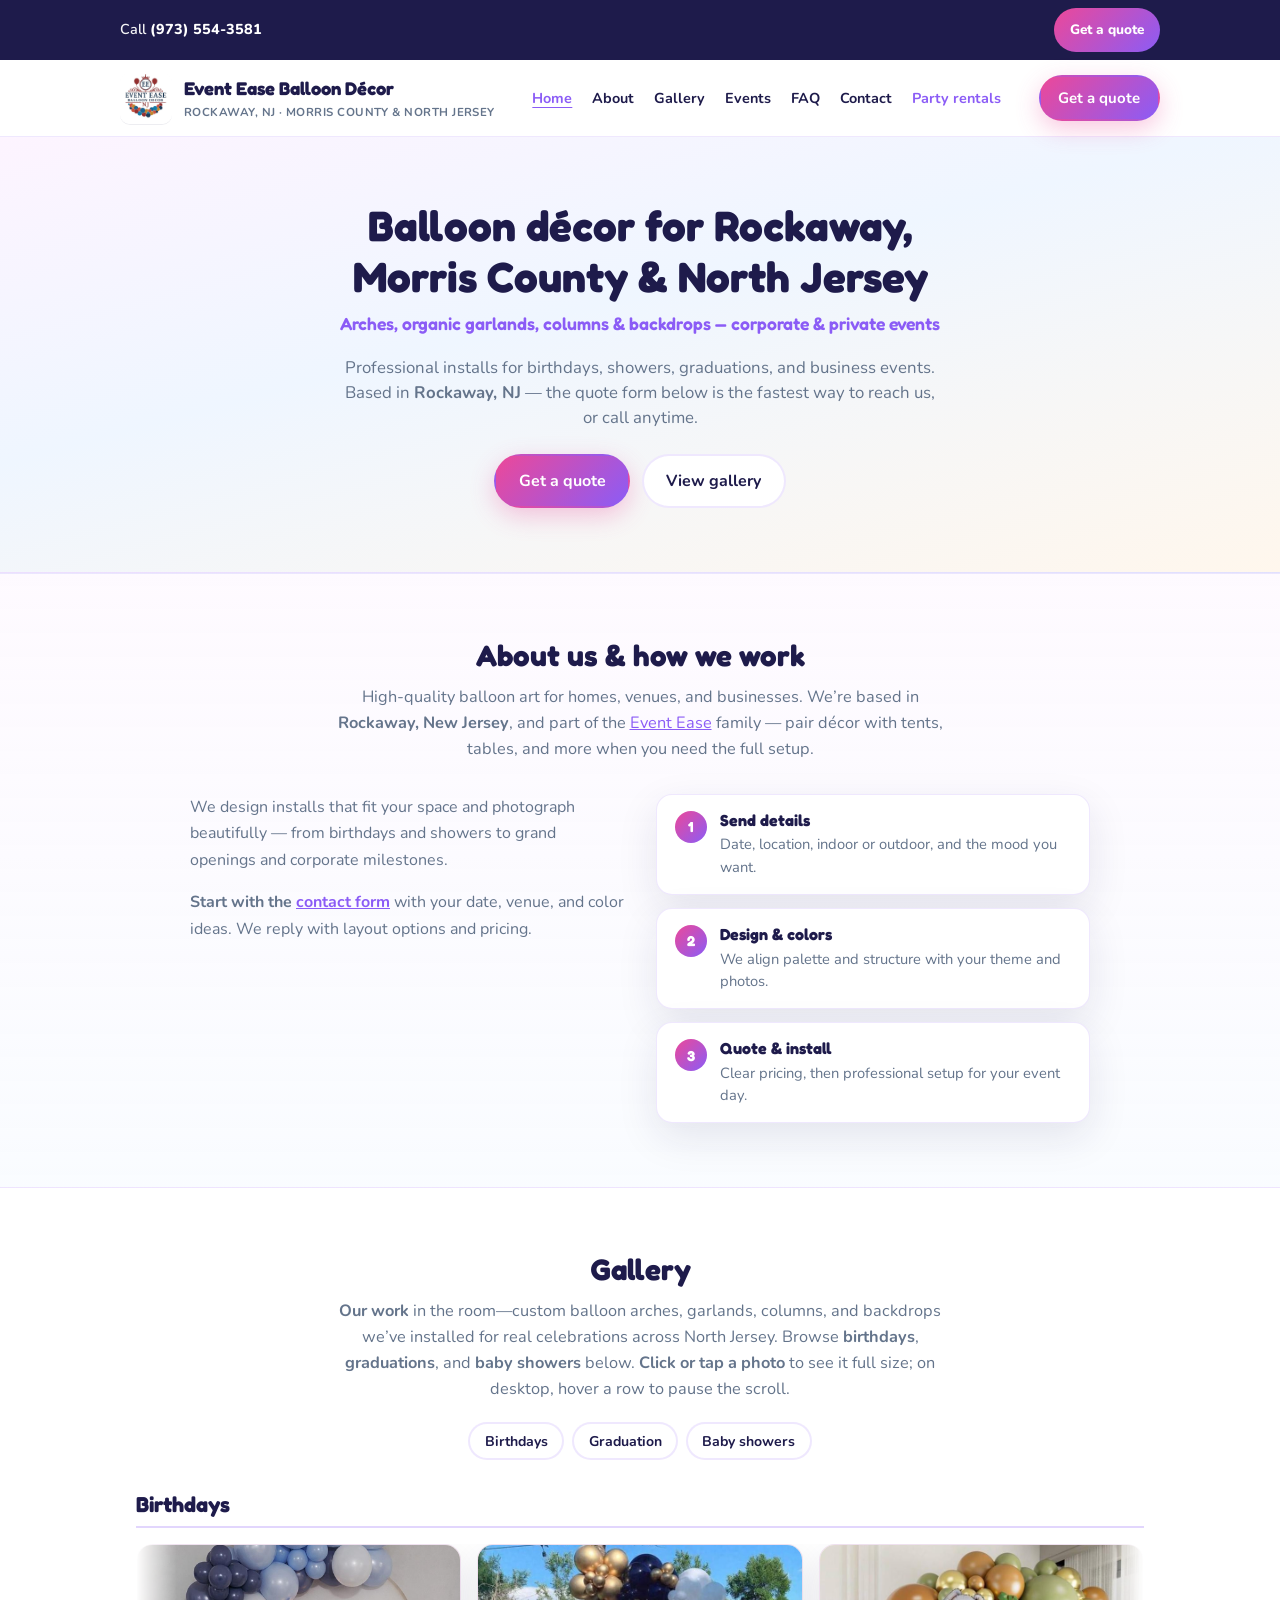
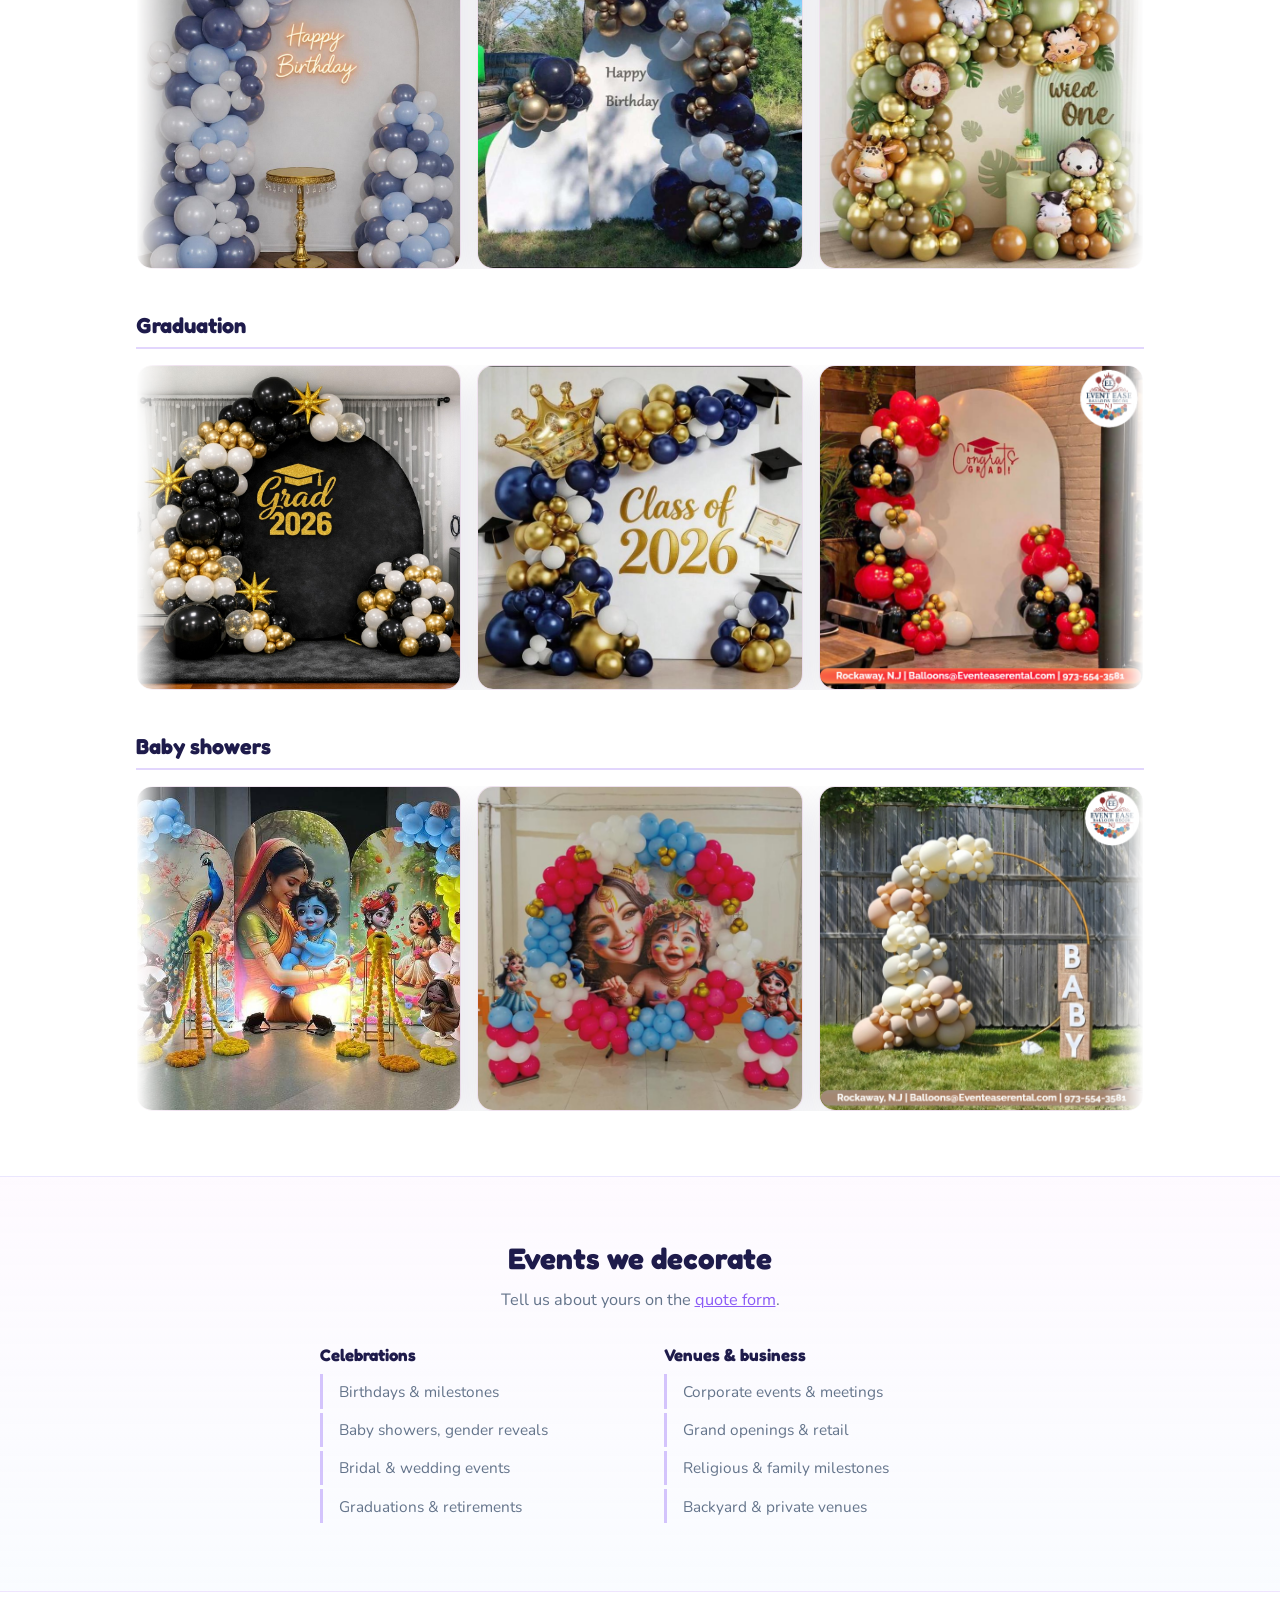
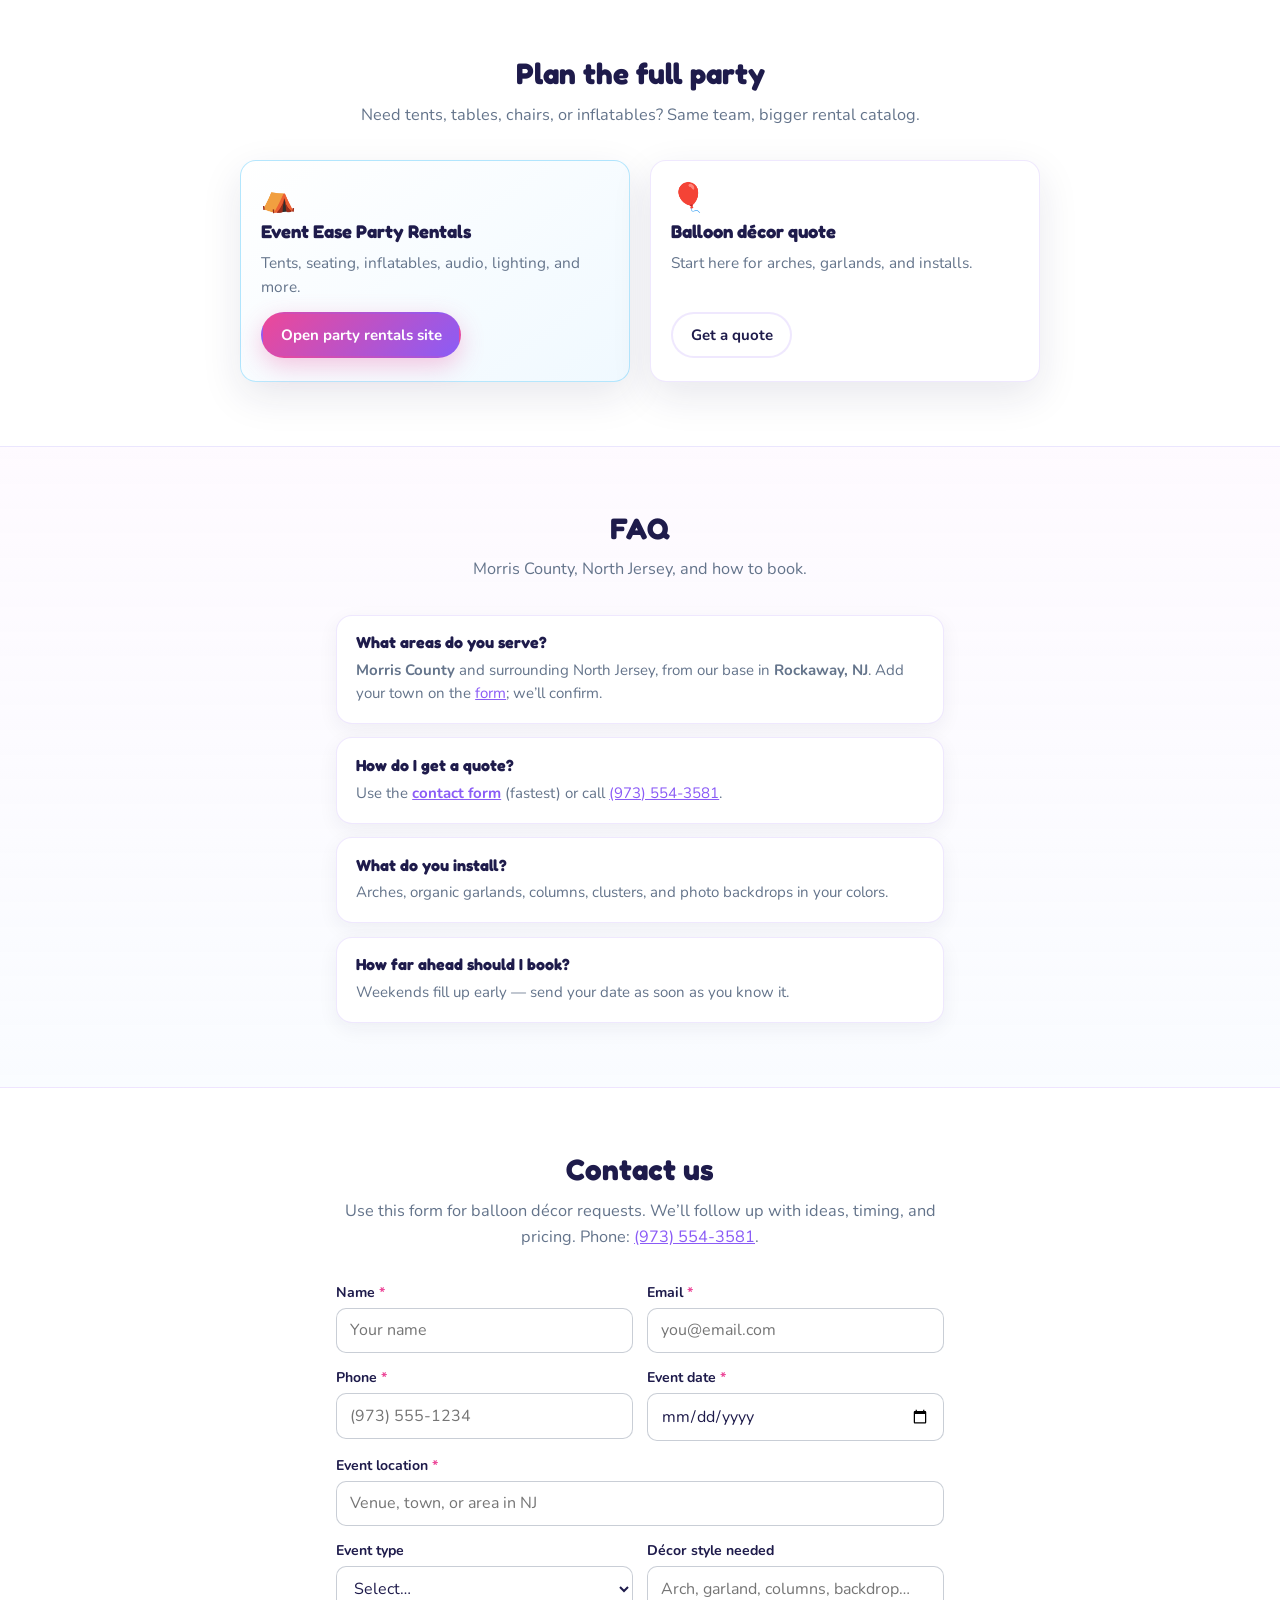
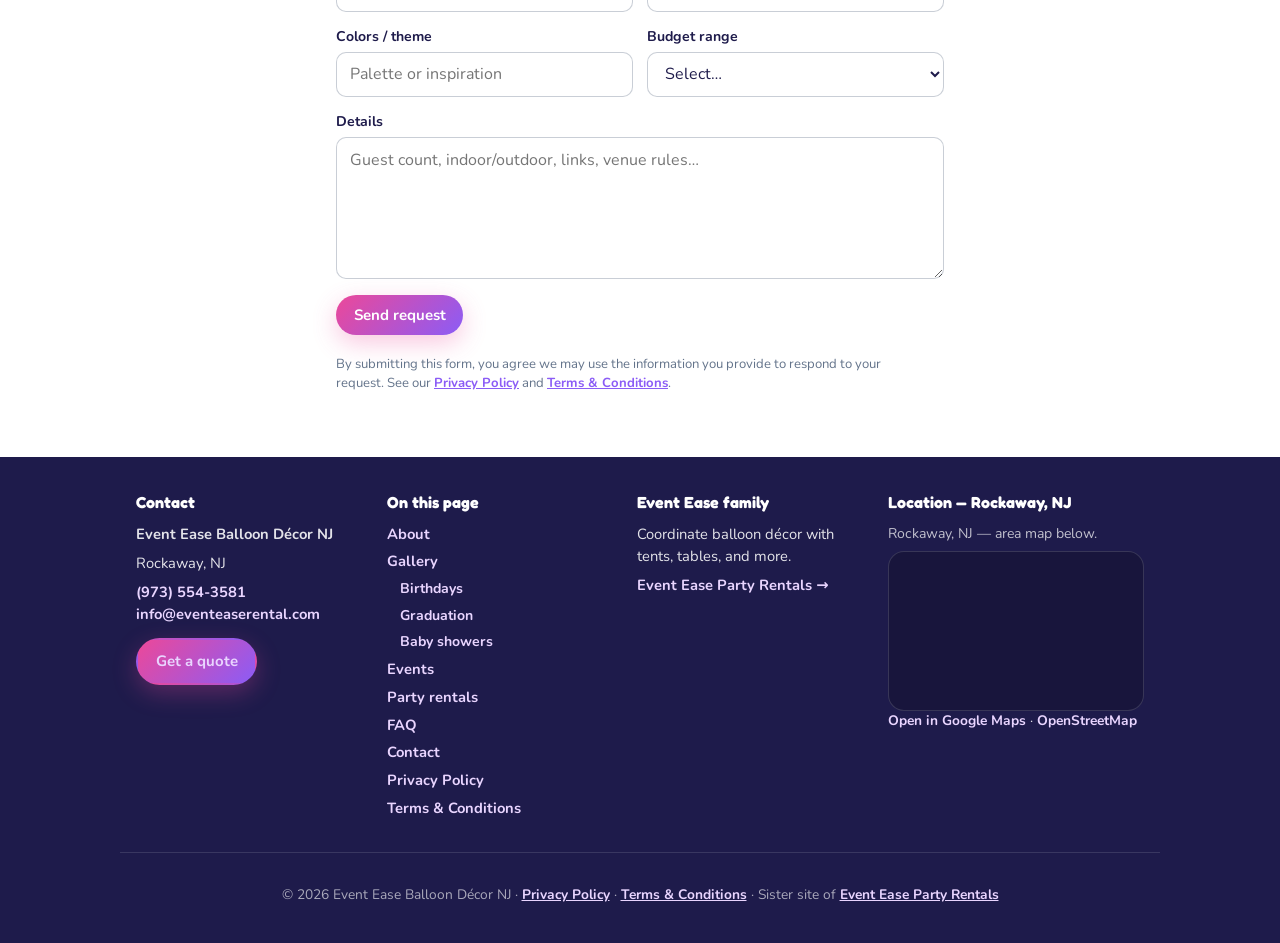
==== commit a62f034f: "Nav: Home link; mobile: safe areas, touch targets, 16px inputs, hero/footer CTAs Made-with: Cursor" ====
--- a/index.html
+++ b/index.html
@@ -2,7 +2,7 @@
 <html lang="en">
 <head>
     <meta charset="UTF-8">
-    <meta name="viewport" content="width=device-width, initial-scale=1.0">
+    <meta name="viewport" content="width=device-width, initial-scale=1.0, viewport-fit=cover">
     <title>Balloon Décor Rockaway &amp; Morris County NJ | Arches &amp; Garlands | Event Ease</title>
     <meta name="description" content="Balloon arches, organic garlands, columns &amp; backdrops from Rockaway, NJ. Serving Morris County &amp; North Jersey — birthdays, baby showers, graduations &amp; corporate installs. Free quote online or call (973) 554-3581.">
     <link rel="canonical" href="https://eventeaseballoondecornj.com/">
@@ -163,7 +163,7 @@
 
     <header class="site-header">
         <div class="container header-inner">
-            <a class="brand" href="/" aria-current="page">
+            <a class="brand" href="/">
                 <img class="brand-logo" src="/images/logo.png" width="52" height="52" alt="Event Ease Balloon Décor — Rockaway, Morris County &amp; North Jersey" decoding="async" fetchpriority="high">
                 <span class="brand-text">
                     <span class="brand-name">Event Ease Balloon Décor</span>
@@ -174,6 +174,7 @@
             <label for="nav-toggle" class="nav-burger" aria-label="Open menu"><span></span></label>
             <nav class="primary-nav" id="primary-nav" aria-label="Primary">
                 <ul class="nav-list">
+                    <li><a href="/" aria-current="page">Home</a></li>
                     <li><a href="#about">About</a></li>
                     <li><a href="#gallery">Gallery</a></li>
                     <li><a href="#events">Events</a></li>
--- a/css/styles.css
+++ b/css/styles.css
@@ -14,6 +14,12 @@
   --lightbox-h: min(70vh, 640px);
 }
 
+@supports (height: 100dvh) {
+  :root {
+    --lightbox-h: min(70dvh, 640px);
+  }
+}
+
 *,
 *::before,
 *::after {
@@ -22,6 +28,8 @@
 
 html {
   scroll-behavior: smooth;
+  -webkit-text-size-adjust: 100%;
+  text-size-adjust: 100%;
 }
 
 @media (prefers-reduced-motion: reduce) {
@@ -59,7 +67,10 @@
   color: var(--ink);
   background: var(--white);
   min-height: 100vh;
+  min-height: 100dvh;
   line-height: 1.5;
+  overflow-x: hidden;
+  touch-action: manipulation;
 }
 
 h1, h2, h3 {
@@ -73,12 +84,15 @@
 }
 
 .container {
-  width: min(1040px, 92vw);
-  margin: 0 auto;
+  width: min(1040px, 100%);
+  margin-inline: auto;
+  padding-inline: max(1rem, env(safe-area-inset-left, 0px)) max(1rem, env(safe-area-inset-right, 0px));
+  box-sizing: border-box;
 }
 
 .container-narrow {
-  width: min(640px, 92vw);
+  width: min(640px, 100%);
+  box-sizing: border-box;
 }
 
 /* Top bar */
@@ -96,6 +110,7 @@
   justify-content: space-between;
   gap: 0.5rem 1rem;
   padding: 0.5rem 0;
+  padding-top: max(0.5rem, env(safe-area-inset-top, 0px));
 }
 
 .top-bar-call a {
@@ -111,6 +126,8 @@
 .btn-top {
   display: inline-flex;
   align-items: center;
+  justify-content: center;
+  min-height: 44px;
   padding: 0.4rem 1rem;
   border-radius: 999px;
   font-size: 0.85rem;
@@ -263,6 +280,12 @@
   color: var(--purple);
 }
 
+.nav-list a[aria-current="page"] {
+  color: var(--purple);
+  text-decoration: underline;
+  text-underline-offset: 0.25em;
+}
+
 .nav-list-external a {
   color: var(--purple);
 }
@@ -295,7 +318,25 @@
 
   .nav-list {
     flex-direction: column;
-    align-items: flex-start;
+    align-items: stretch;
+    gap: 0.15rem;
+  }
+
+  .nav-list a {
+    display: flex;
+    align-items: center;
+    min-height: 44px;
+    padding: 0.35rem 0;
+    box-sizing: border-box;
+  }
+
+  .nav-list-external a {
+    min-height: 44px;
+  }
+
+  .header-cta-row .btn {
+    min-height: 44px;
+    padding-inline: 1.15rem;
   }
 }
 
@@ -545,6 +586,8 @@
 
 .gallery-jump-link {
   display: inline-flex;
+  align-items: center;
+  justify-content: center;
   padding: 0.4rem 0.9rem;
   border-radius: 999px;
   font-weight: 700;
@@ -704,7 +747,7 @@
 
 .gallery-lightbox-inner {
   position: relative;
-  padding: 2.75rem 1rem 1.25rem;
+  padding: max(2.75rem, env(safe-area-inset-top, 0px)) 1rem max(1.25rem, env(safe-area-inset-bottom, 0px));
 }
 
 .gallery-lightbox-close {
@@ -1197,7 +1240,7 @@
 }
 
 .footer-bottom {
-  padding: 1.1rem 0 1.5rem;
+  padding: 1.1rem 0 max(1.5rem, env(safe-area-inset-bottom, 0px));
   text-align: center;
   font-size: 0.86rem;
   color: rgba(255, 255, 255, 0.62);
@@ -1207,3 +1250,59 @@
   color: #e9d5ff;
   font-weight: 700;
 }
+
+/* Smartphones: full-width CTAs, 16px inputs (avoids iOS zoom), safe tap targets */
+@media (max-width: 479px) {
+  .hero-actions {
+    flex-direction: column;
+    align-items: stretch;
+  }
+
+  .hero-actions .btn-lg {
+    width: 100%;
+    min-height: 48px;
+  }
+
+  .contact-form input,
+  .contact-form select,
+  .contact-form textarea {
+    font-size: 1rem;
+  }
+
+  .btn-submit {
+    min-height: 48px;
+    width: 100%;
+    justify-content: center;
+  }
+
+  .top-bar-inner {
+    flex-direction: column;
+    align-items: stretch;
+    text-align: center;
+    gap: 0.65rem;
+  }
+
+  .brand-tag {
+    font-size: 0.65rem;
+    letter-spacing: 0.03em;
+    line-height: 1.35;
+  }
+
+  .gallery-lightbox-close {
+    width: 44px;
+    height: 44px;
+    top: max(0.5rem, env(safe-area-inset-top, 0px));
+    right: max(0.5rem, env(safe-area-inset-right, 0px));
+  }
+
+  .footer-col .btn {
+    display: flex;
+    width: 100%;
+    justify-content: center;
+    min-height: 48px;
+  }
+
+  .gallery-jump-link {
+    min-height: 44px;
+  }
+}
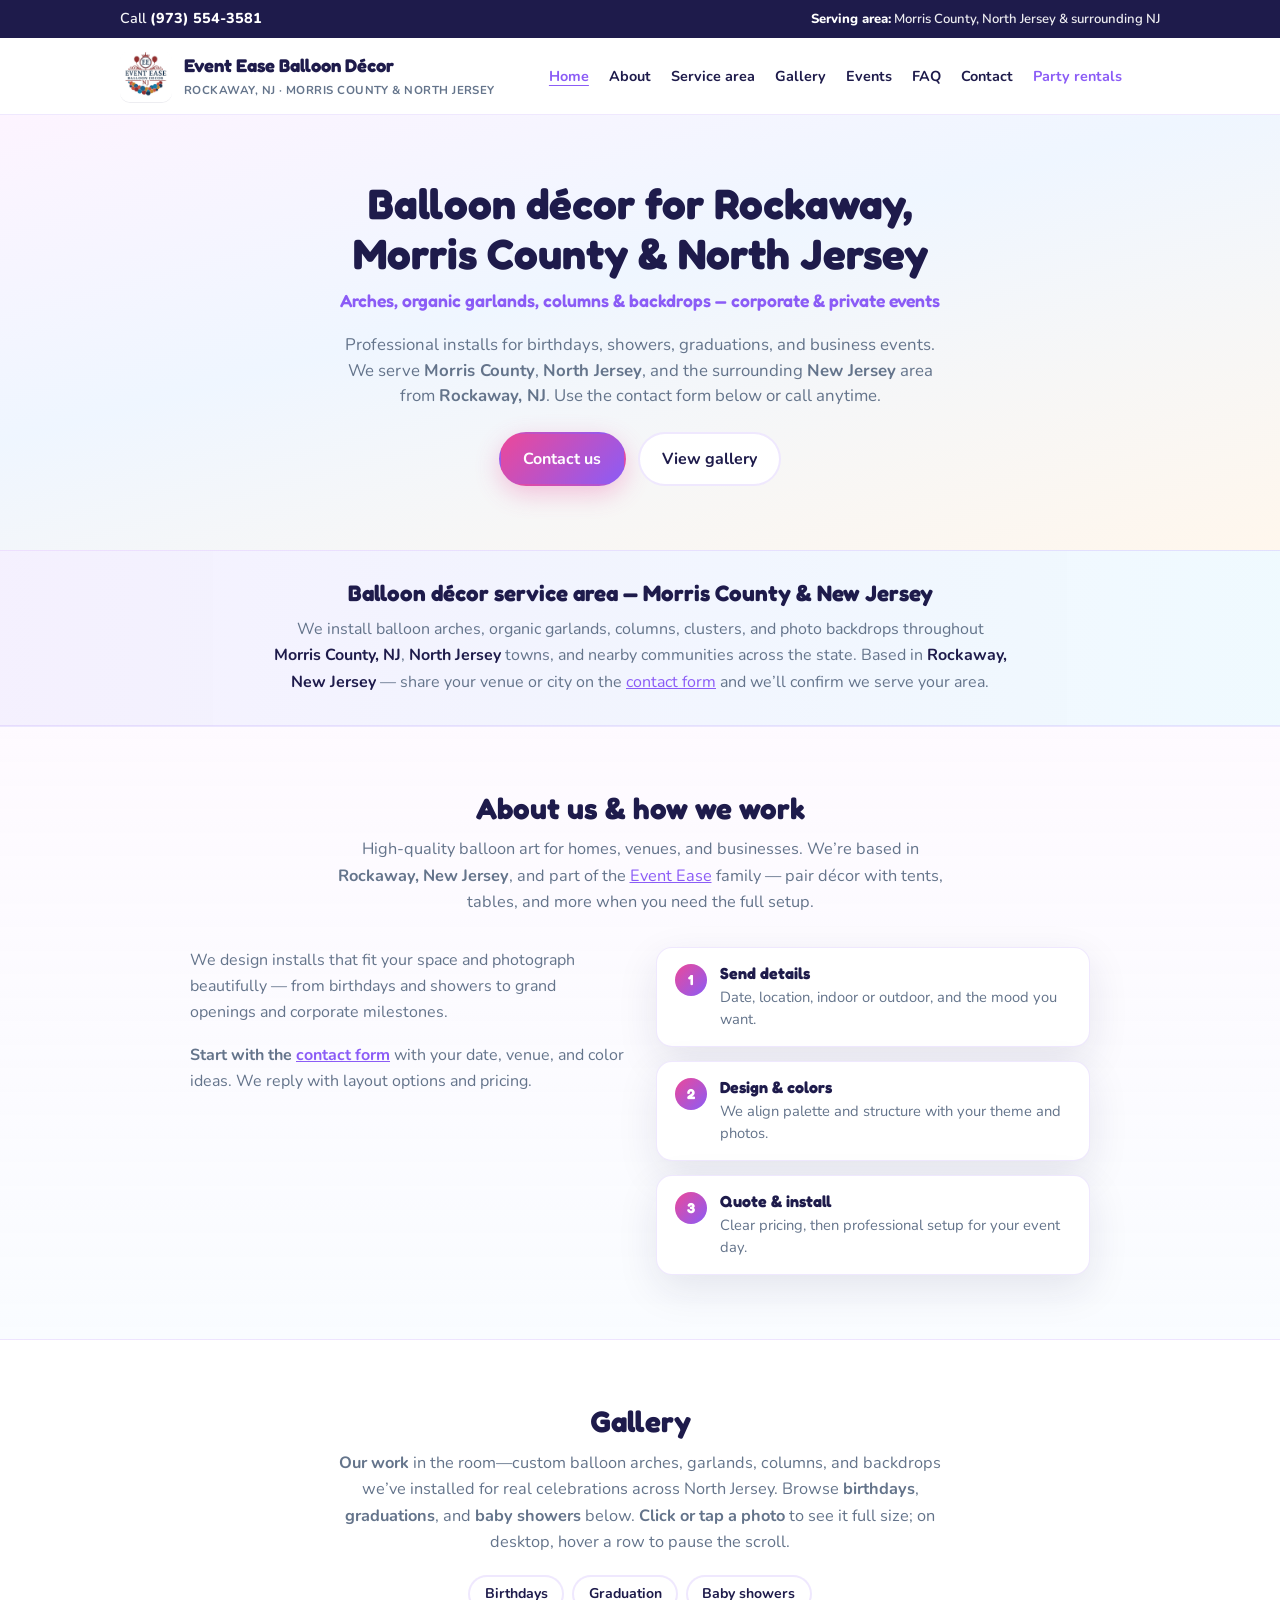
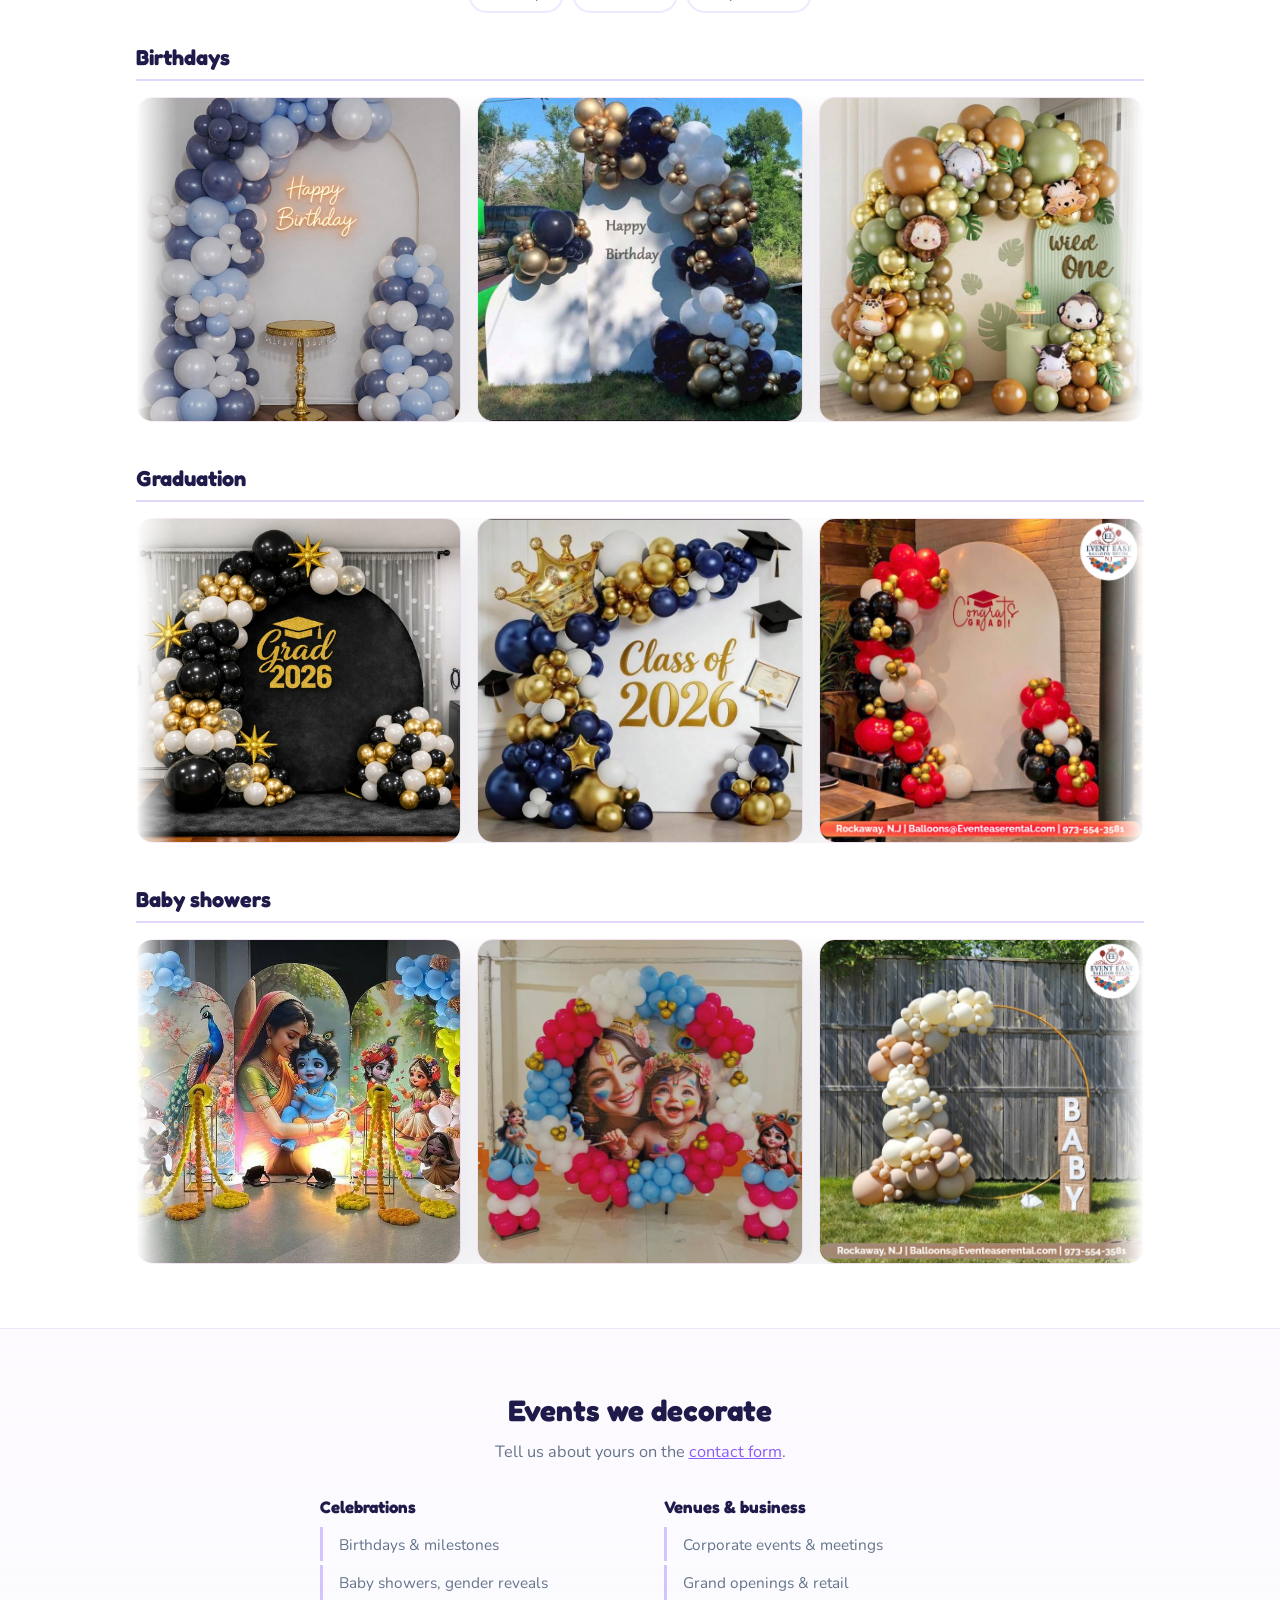
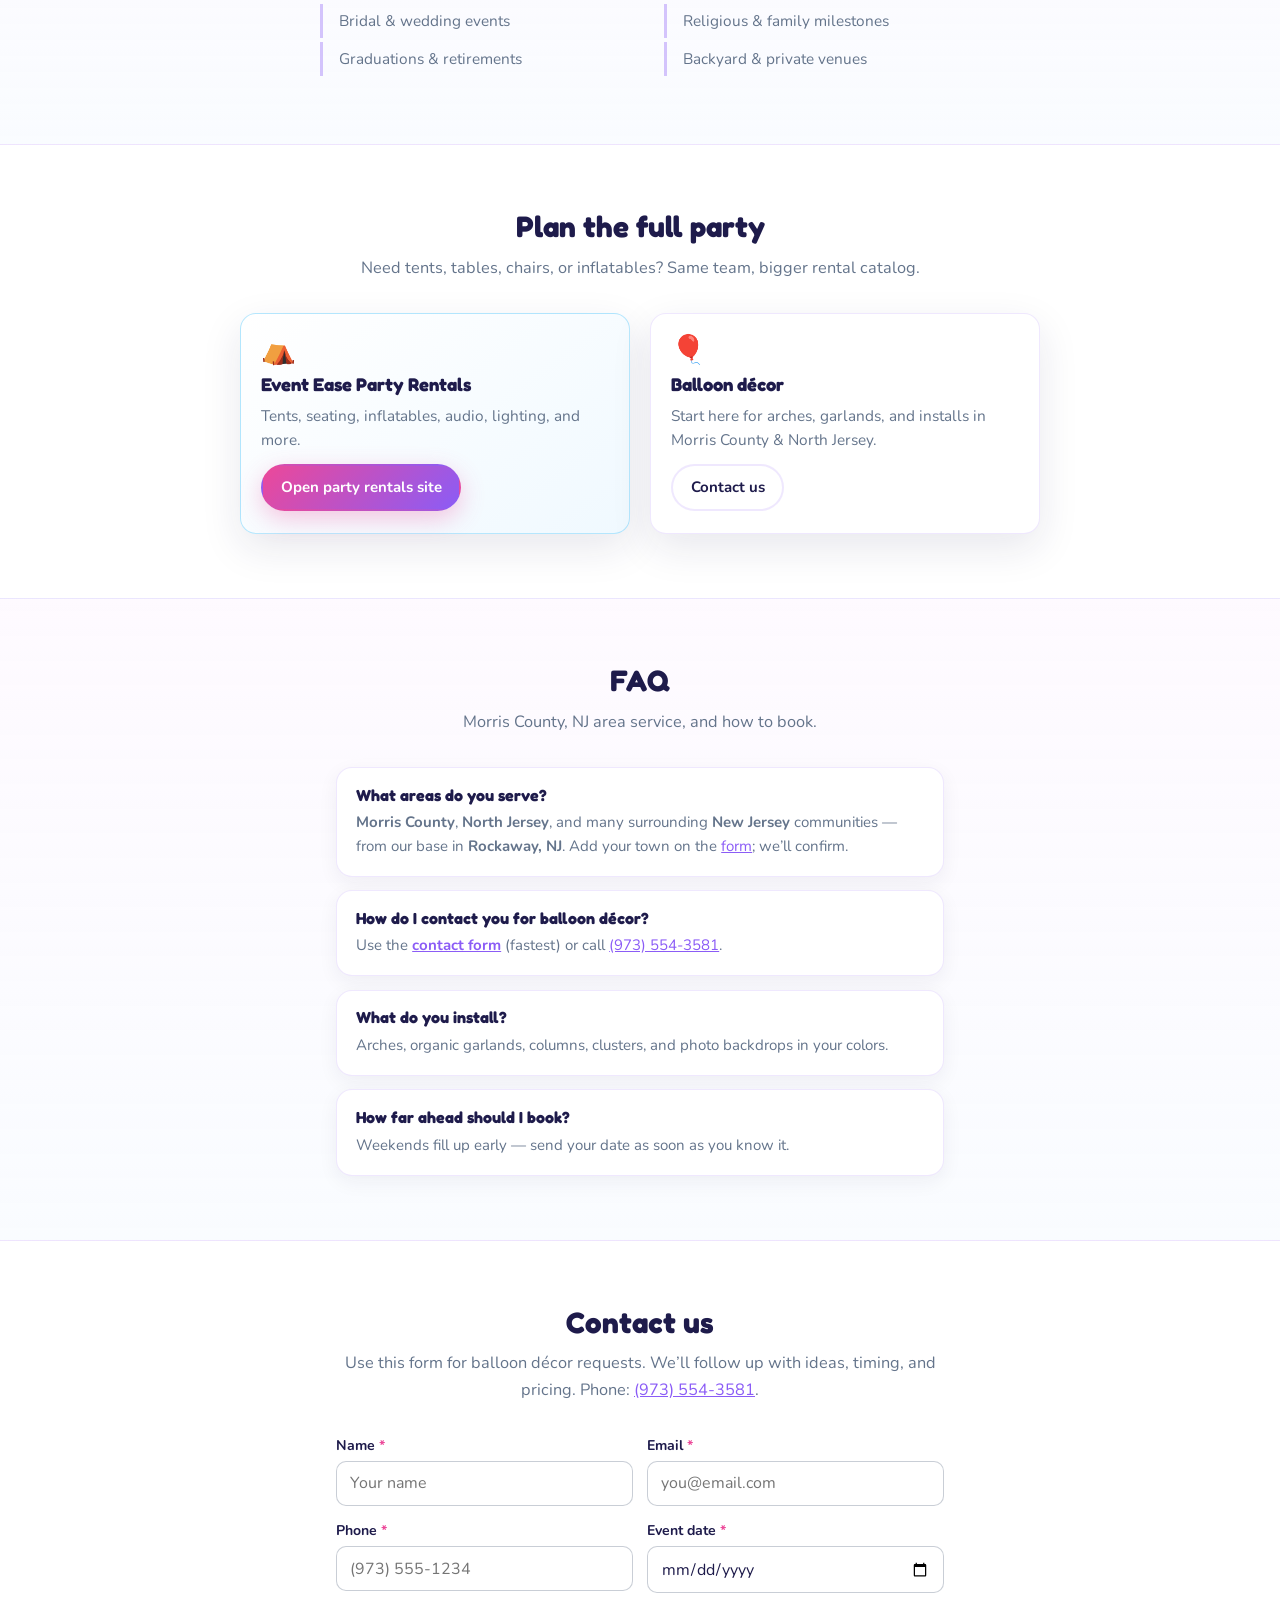
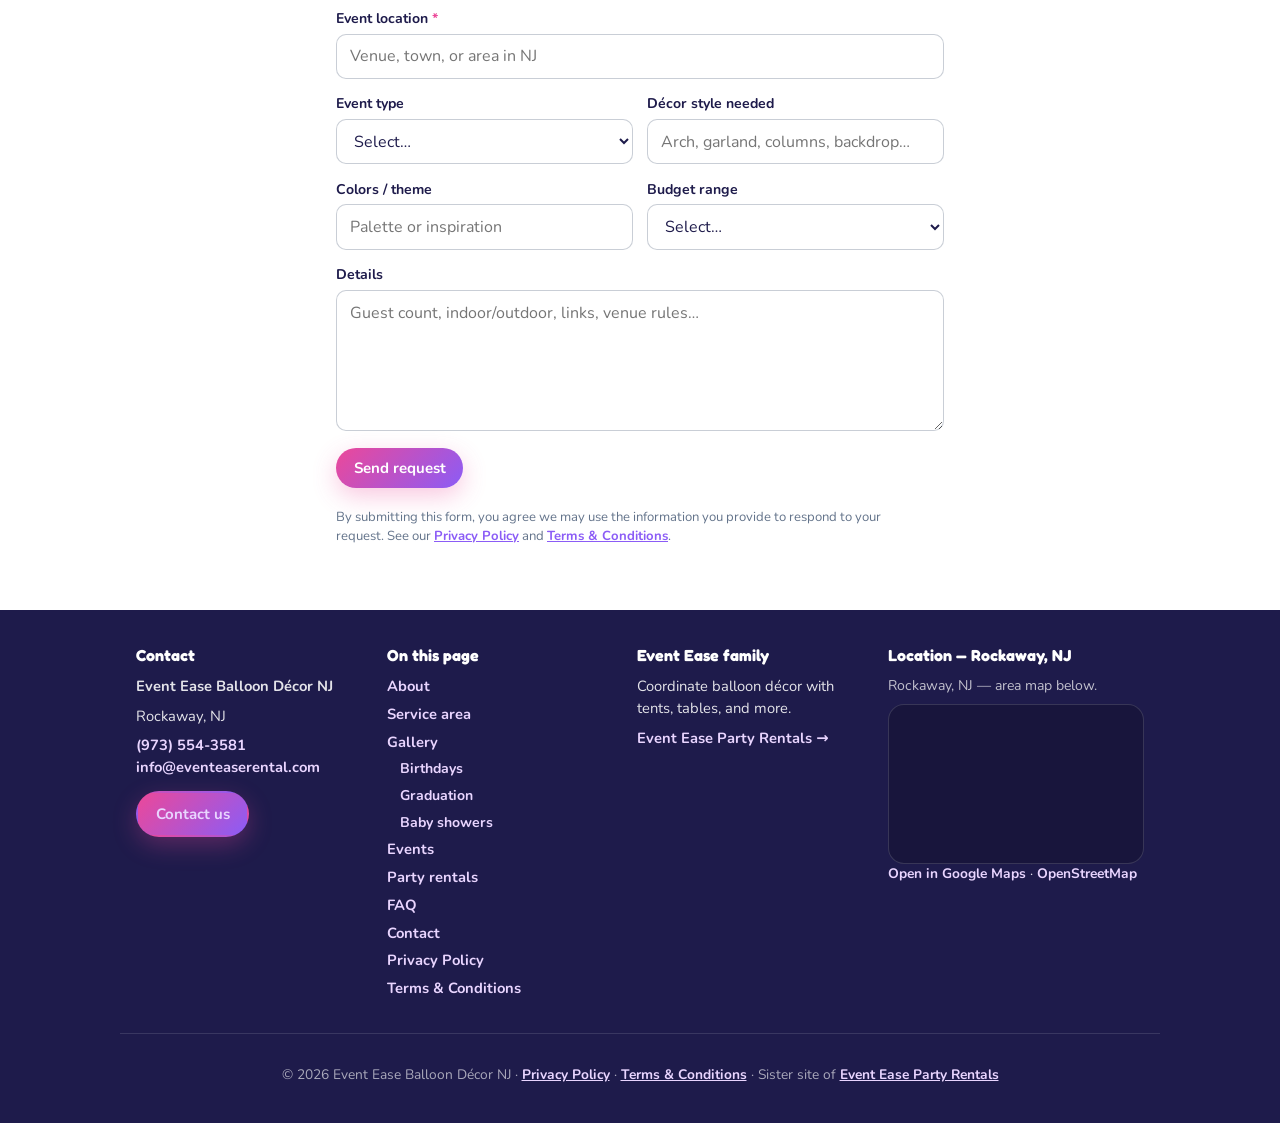
==== commit 285c4445: "Replace Get a quote with Contact us; top bar + Service area section for Morris County/NJ SEO Made-wi" ====
--- a/index.html
+++ b/index.html
@@ -4,7 +4,7 @@
     <meta charset="UTF-8">
     <meta name="viewport" content="width=device-width, initial-scale=1.0, viewport-fit=cover">
     <title>Balloon Décor Rockaway &amp; Morris County NJ | Arches &amp; Garlands | Event Ease</title>
-    <meta name="description" content="Balloon arches, organic garlands, columns &amp; backdrops from Rockaway, NJ. Serving Morris County &amp; North Jersey — birthdays, baby showers, graduations &amp; corporate installs. Free quote online or call (973) 554-3581.">
+    <meta name="description" content="Balloon arches, organic garlands, columns &amp; backdrops serving Morris County, North Jersey, and the wider NJ area. Based in Rockaway, NJ — birthdays, showers, graduations &amp; corporate installs. Contact us online or call (973) 554-3581.">
     <link rel="canonical" href="https://eventeaseballoondecornj.com/">
     <meta name="application-name" content="Event Ease Balloon Décor NJ">
     <meta name="theme-color" content="#8b5cf6">
@@ -16,7 +16,7 @@
     <meta property="og:site_name" content="Event Ease Balloon Décor NJ">
     <meta property="og:url" content="https://eventeaseballoondecornj.com/">
     <meta property="og:title" content="Balloon Décor Rockaway &amp; Morris County NJ | Event Ease Balloon Décor">
-    <meta property="og:description" content="Custom balloon arches, garlands &amp; backdrops based in Rockaway, NJ. Serving Morris County &amp; North Jersey — request a quote online.">
+    <meta property="og:description" content="Balloon décor for Morris County, North Jersey, and surrounding New Jersey. Custom arches, garlands &amp; installs from Rockaway, NJ.">
     <meta property="og:type" content="website">
     <meta property="og:image" content="https://eventeaseballoondecornj.com/images/logo.png">
     <meta property="og:image:alt" content="Event Ease Balloon Décor NJ logo">
@@ -25,7 +25,7 @@
     <meta property="og:locale" content="en_US">
     <meta name="twitter:card" content="summary_large_image">
     <meta name="twitter:title" content="Balloon Décor Rockaway &amp; Morris County NJ | Event Ease">
-    <meta name="twitter:description" content="Arches, garlands &amp; installs from Rockaway, NJ — Morris County &amp; North Jersey. Get a quote online.">
+    <meta name="twitter:description" content="Balloon décor serving Morris County &amp; North Jersey — arches, garlands &amp; installs from Rockaway, NJ.">
     <meta name="twitter:image" content="https://eventeaseballoondecornj.com/images/logo.png">
     <meta name="twitter:image:alt" content="Event Ease Balloon Décor New Jersey">
     <meta name="robots" content="index, follow, max-image-preview:large, max-snippet:-1, max-video-preview:-1">
@@ -42,7 +42,7 @@
       "@id": "https://eventeaseballoondecornj.com/#business",
       "name": "Event Ease Balloon Décor NJ",
       "alternateName": "Event Ease Balloon Décor New Jersey",
-      "description": "Custom balloon arches, organic garlands, columns, and backdrops with professional delivery and installation for weddings, birthdays, baby showers, graduations, and corporate events. Based in Rockaway, NJ — serving Morris County and North New Jersey.",
+      "description": "Custom balloon arches, organic garlands, columns, and backdrops with professional delivery and installation throughout Morris County, New Jersey, North Jersey, and nearby areas. Based in Rockaway, NJ — weddings, birthdays, baby showers, graduations, and corporate events.",
       "url": "https://eventeaseballoondecornj.com/",
       "telephone": "+1-973-554-3581",
       "email": "info@eventeaserental.com",
@@ -89,7 +89,7 @@
       "@id": "https://eventeaseballoondecornj.com/#website",
       "url": "https://eventeaseballoondecornj.com/",
       "name": "Event Ease Balloon Décor NJ",
-      "description": "Balloon arches, garlands, and event balloon décor in Rockaway, Morris County, and North New Jersey.",
+      "description": "Balloon arches, garlands, and event balloon décor serving Morris County, North Jersey, and surrounding New Jersey from Rockaway, NJ.",
       "publisher": { "@id": "https://eventeaseballoondecornj.com/#business" },
       "inLanguage": "en-US"
     }
@@ -101,7 +101,7 @@
       "@id": "https://eventeaseballoondecornj.com/#webpage",
       "url": "https://eventeaseballoondecornj.com/",
       "name": "Balloon Décor Rockaway and Morris County NJ | Event Ease Balloon Décor",
-      "description": "Professional balloon arches, organic garlands, columns, and backdrops from Rockaway, New Jersey. Serving Morris County and North Jersey.",
+      "description": "Professional balloon arches, organic garlands, columns, and backdrops for Morris County, North Jersey, and the wider NJ area. Based in Rockaway, New Jersey.",
       "isPartOf": { "@id": "https://eventeaseballoondecornj.com/#website" },
       "about": { "@id": "https://eventeaseballoondecornj.com/#business" },
       "primaryImageOfPage": {
@@ -121,15 +121,15 @@
           "name": "What areas do you serve?",
           "acceptedAnswer": {
             "@type": "Answer",
-            "text": "We focus on Morris County, New Jersey, and surrounding North Jersey, from our base in Rockaway, NJ. Add your town on the contact form and we will confirm availability."
+            "text": "We serve Morris County, North Jersey, and surrounding communities across New Jersey, from our base in Rockaway, NJ. Add your town on the contact form and we will confirm availability."
           }
         },
         {
           "@type": "Question",
-          "name": "How do I get a quote?",
+          "name": "How do I contact you for balloon décor?",
           "acceptedAnswer": {
             "@type": "Answer",
-            "text": "Use the contact form on this page (fastest) or call (973) 554-3581. Include your event date, location, and style ideas; we follow up with timing and pricing."
+            "text": "Use the contact form on this page (fastest) or call (973) 554-3581. Include your event date, town in Morris County or elsewhere in NJ, and style ideas; we follow up with timing and pricing."
           }
         },
         {
@@ -154,10 +154,10 @@
 </head>
 <body>
     <a class="skip-link" href="#main-content">Skip to main content</a>
-    <div class="top-bar" role="region" aria-label="Contact">
+    <div class="top-bar" role="region" aria-label="Contact and service area">
         <div class="container top-bar-inner">
             <span class="top-bar-call">Call <a href="tel:+19735543581">(973) 554-3581</a></span>
-            <a href="#contact-form" class="btn-top">Get a quote</a>
+            <span class="top-bar-serving"><strong>Serving area:</strong> Morris County, North Jersey &amp; surrounding NJ</span>
         </div>
     </div>
 
@@ -176,6 +176,7 @@
                 <ul class="nav-list">
                     <li><a href="/" aria-current="page">Home</a></li>
                     <li><a href="#about">About</a></li>
+                    <li><a href="#service-area">Service area</a></li>
                     <li><a href="#gallery">Gallery</a></li>
                     <li><a href="#events">Events</a></li>
                     <li><a href="#faq">FAQ</a></li>
@@ -183,9 +184,6 @@
                     <li class="nav-list-external"><a href="https://eventeaserental.com/" target="_blank" rel="noopener noreferrer">Party rentals</a></li>
                 </ul>
             </nav>
-            <div class="header-cta-row">
-                <a class="btn btn-primary" href="#contact-form">Get a quote</a>
-            </div>
         </div>
     </header>
 
@@ -194,11 +192,18 @@
             <div class="container hero-inner">
                 <h1 id="hero-heading">Balloon décor for Rockaway, Morris County &amp; North Jersey</h1>
                 <p class="hero-kicker">Arches, organic garlands, columns &amp; backdrops — corporate &amp; private events</p>
-                <p class="hero-lead">Professional installs for birthdays, showers, graduations, and business events. Based in <strong>Rockaway, NJ</strong> — the quote form below is the fastest way to reach us, or call anytime.</p>
+                <p class="hero-lead">Professional installs for birthdays, showers, graduations, and business events. We serve <strong>Morris County</strong>, <strong>North Jersey</strong>, and the surrounding <strong>New Jersey</strong> area from <strong>Rockaway, NJ</strong>. Use the contact form below or call anytime.</p>
                 <div class="hero-actions">
-                    <a class="btn btn-lg btn-primary" href="#contact-form">Get a quote</a>
+                    <a class="btn btn-lg btn-primary" href="#contact-form">Contact us</a>
                     <a class="btn btn-lg btn-secondary" href="#gallery">View gallery</a>
                 </div>
+            </div>
+        </section>
+
+        <section class="service-area-band" id="service-area" aria-labelledby="service-area-heading">
+            <div class="container">
+                <h2 id="service-area-heading" class="service-area-heading">Balloon décor service area — Morris County &amp; New Jersey</h2>
+                <p class="service-area-text">We install balloon arches, organic garlands, columns, clusters, and photo backdrops throughout <strong>Morris County, NJ</strong>, <strong>North Jersey</strong> towns, and nearby communities across the state. Based in <strong>Rockaway, New Jersey</strong> — share your venue or city on the <a href="#contact-form">contact form</a> and we’ll confirm we serve your area.</p>
             </div>
         </section>
 
@@ -471,7 +476,7 @@
             <div class="container">
                 <header class="section-head">
                     <h2 id="events-heading">Events we decorate</h2>
-                    <p class="section-deck">Tell us about yours on the <a href="#contact-form">quote form</a>.</p>
+                    <p class="section-deck">Tell us about yours on the <a href="#contact-form">contact form</a>.</p>
                 </header>
                 <div class="events-cols">
                     <div class="events-col">
@@ -511,9 +516,9 @@
                     </article>
                     <article class="card">
                         <div class="card-icon" aria-hidden="true">🎈</div>
-                        <h3 class="card-title">Balloon décor quote</h3>
-                        <p>Start here for arches, garlands, and installs.</p>
-                        <a class="btn btn-secondary" href="#contact-form">Get a quote</a>
+                        <h3 class="card-title">Balloon décor</h3>
+                        <p>Start here for arches, garlands, and installs in Morris County &amp; North Jersey.</p>
+                        <a class="btn btn-secondary" href="#contact-form">Contact us</a>
                     </article>
                 </div>
             </div>
@@ -523,15 +528,15 @@
             <div class="container container-narrow">
                 <header class="section-head">
                     <h2 id="faq-heading">FAQ</h2>
-                    <p class="section-deck">Morris County, North Jersey, and how to book.</p>
+                    <p class="section-deck">Morris County, NJ area service, and how to book.</p>
                 </header>
                 <div class="faq-list">
                     <div class="faq-item">
                         <h3 class="faq-q">What areas do you serve?</h3>
-                        <p class="faq-a"><strong>Morris County</strong> and surrounding North Jersey, from our base in <strong>Rockaway, NJ</strong>. Add your town on the <a href="#contact-form">form</a>; we’ll confirm.</p>
+                        <p class="faq-a"><strong>Morris County</strong>, <strong>North Jersey</strong>, and many surrounding <strong>New Jersey</strong> communities — from our base in <strong>Rockaway, NJ</strong>. Add your town on the <a href="#contact-form">form</a>; we’ll confirm.</p>
                     </div>
                     <div class="faq-item">
-                        <h3 class="faq-q">How do I get a quote?</h3>
+                        <h3 class="faq-q">How do I contact you for balloon décor?</h3>
                         <p class="faq-a">Use the <a href="#contact-form"><strong>contact form</strong></a> (fastest) or call <a href="tel:+19735543581">(973) 554-3581</a>.</p>
                     </div>
                     <div class="faq-item">
@@ -642,12 +647,13 @@
                 <p><strong>Event Ease Balloon Décor NJ</strong></p>
                 <p>Rockaway, NJ</p>
                 <p><a href="tel:+19735543581">(973) 554-3581</a><br><a href="mailto:info@eventeaserental.com">info@eventeaserental.com</a></p>
-                <p><a class="btn btn-primary" href="#contact-form">Get a quote</a></p>
+                <p><a class="btn btn-primary" href="#contact-form">Contact us</a></p>
             </div>
             <div class="footer-col">
                 <h3 class="footer-heading">On this page</h3>
                 <ul class="footer-links">
                     <li><a href="#about">About</a></li>
+                    <li><a href="#service-area">Service area</a></li>
                     <li><a href="#gallery">Gallery</a>
                         <ul class="footer-sublinks">
                             <li><a href="#gallery-birthdays">Birthdays</a></li>
--- a/css/styles.css
+++ b/css/styles.css
@@ -123,22 +123,18 @@
   text-decoration: underline;
 }
 
-.btn-top {
-  display: inline-flex;
-  align-items: center;
-  justify-content: center;
-  min-height: 44px;
-  padding: 0.4rem 1rem;
-  border-radius: 999px;
-  font-size: 0.85rem;
+.top-bar-serving {
+  font-size: 0.82rem;
+  font-weight: 600;
+  line-height: 1.4;
+  color: rgba(255, 255, 255, 0.92);
+  text-align: right;
+  max-width: 26rem;
+}
+
+.top-bar-serving strong {
+  color: #fff;
   font-weight: 800;
-  text-decoration: none;
-  background: linear-gradient(135deg, var(--pink), var(--purple));
-  color: var(--white);
-}
-
-.btn-top:hover {
-  filter: brightness(1.06);
 }
 
 /* Header */
@@ -290,11 +286,6 @@
   color: var(--purple);
 }
 
-.header-cta-row {
-  order: 2;
-  flex-shrink: 0;
-}
-
 @media (max-width: 960px) {
   .brand {
     flex: 1;
@@ -332,11 +323,6 @@
 
   .nav-list-external a {
     min-height: 44px;
-  }
-
-  .header-cta-row .btn {
-    min-height: 44px;
-    padding-inline: 1.15rem;
   }
 }
 
@@ -356,10 +342,6 @@
     border: none !important;
   }
 
-  .header-cta-row {
-    order: 3;
-  }
-
   .nav-burger {
     display: none !important;
   }
@@ -420,6 +402,34 @@
 
 .btn-secondary:hover {
   border-color: var(--purple);
+}
+
+/* Service area (SEO) */
+.service-area-band {
+  padding: clamp(1.35rem, 3.5vw, 1.85rem) 0;
+  background: linear-gradient(90deg, rgba(139, 92, 246, 0.09), rgba(56, 189, 248, 0.08));
+  border-bottom: 1px solid var(--border-soft);
+}
+
+.service-area-heading {
+  font-family: "Fredoka", system-ui, sans-serif;
+  font-size: clamp(1.15rem, 2.8vw, 1.4rem);
+  margin: 0 0 0.55rem;
+  text-align: center;
+  color: var(--ink);
+}
+
+.service-area-text {
+  margin: 0 auto;
+  text-align: center;
+  max-width: 46rem;
+  color: var(--muted);
+  font-size: 1rem;
+  line-height: 1.65;
+}
+
+.service-area-text strong {
+  color: var(--ink);
 }
 
 /* Hero */
@@ -1282,6 +1292,11 @@
     gap: 0.65rem;
   }
 
+  .top-bar-serving {
+    text-align: center;
+    max-width: none;
+  }
+
   .brand-tag {
     font-size: 0.65rem;
     letter-spacing: 0.03em;
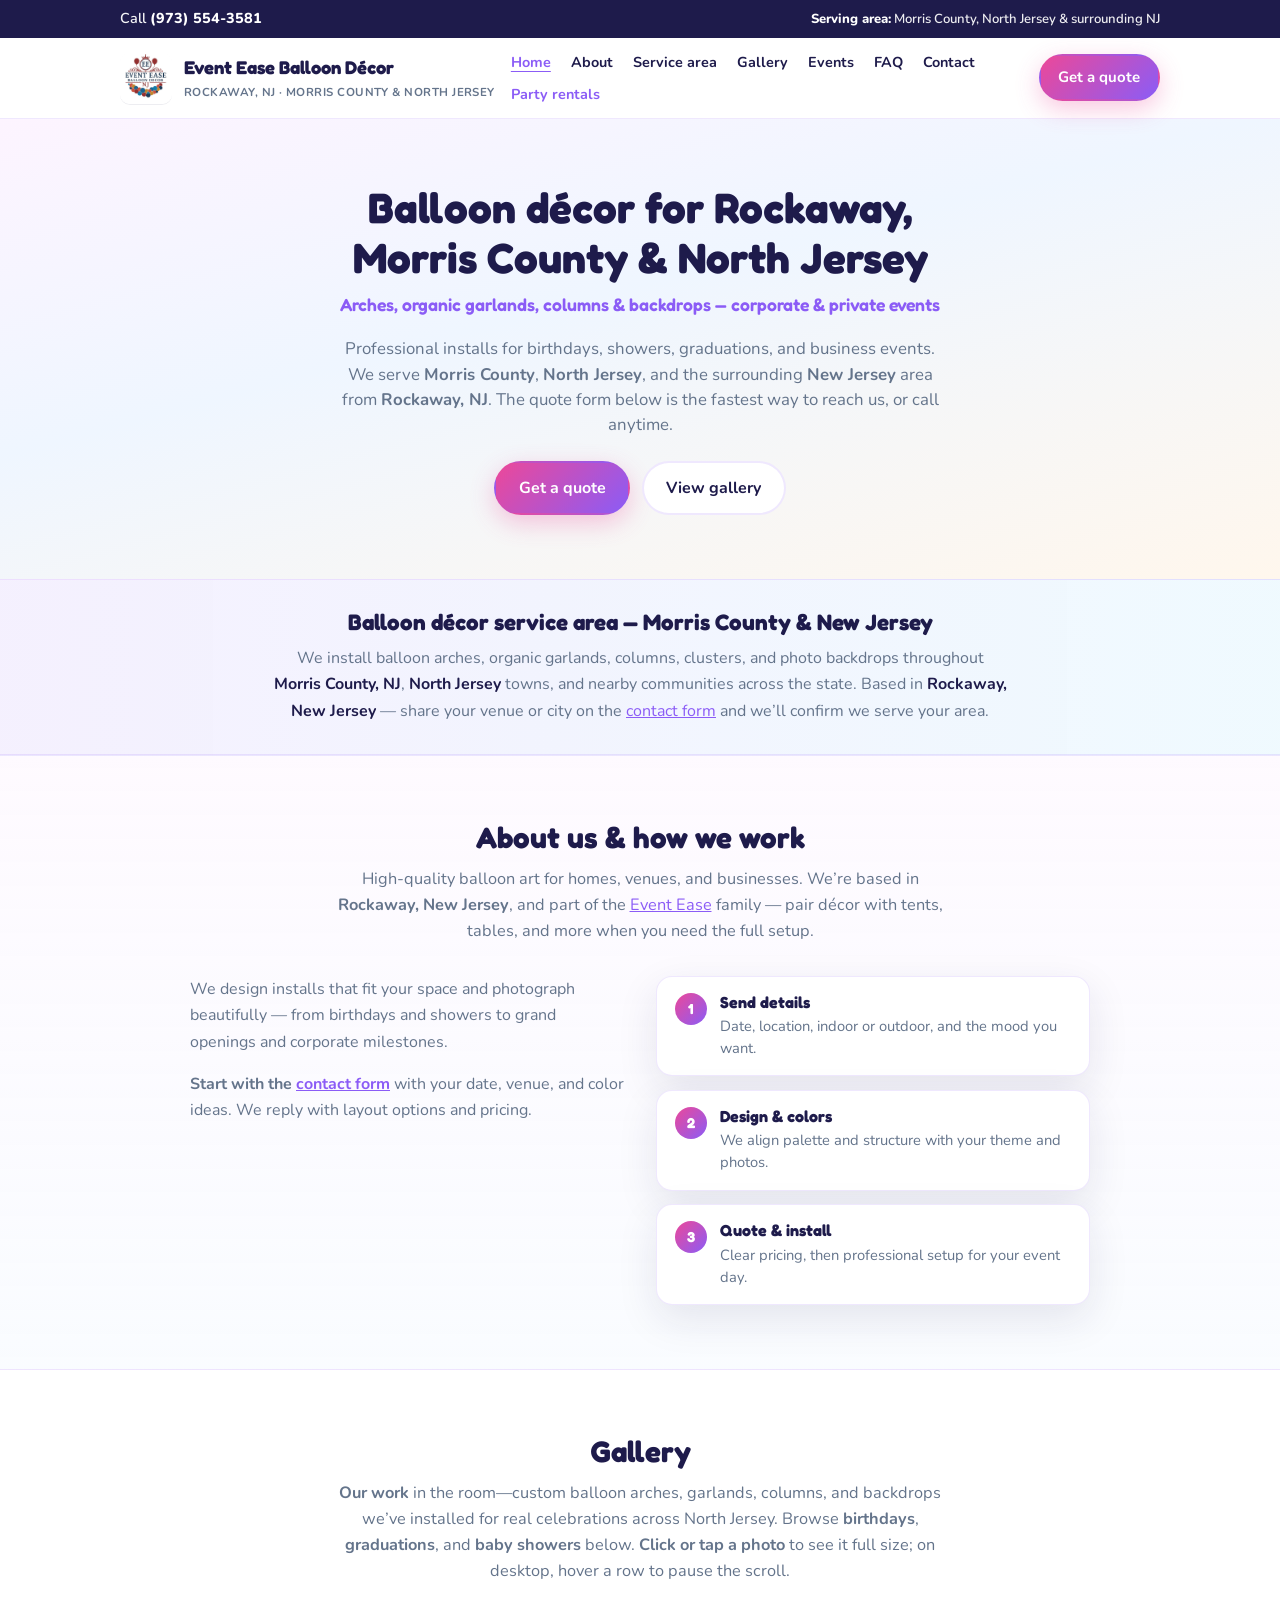
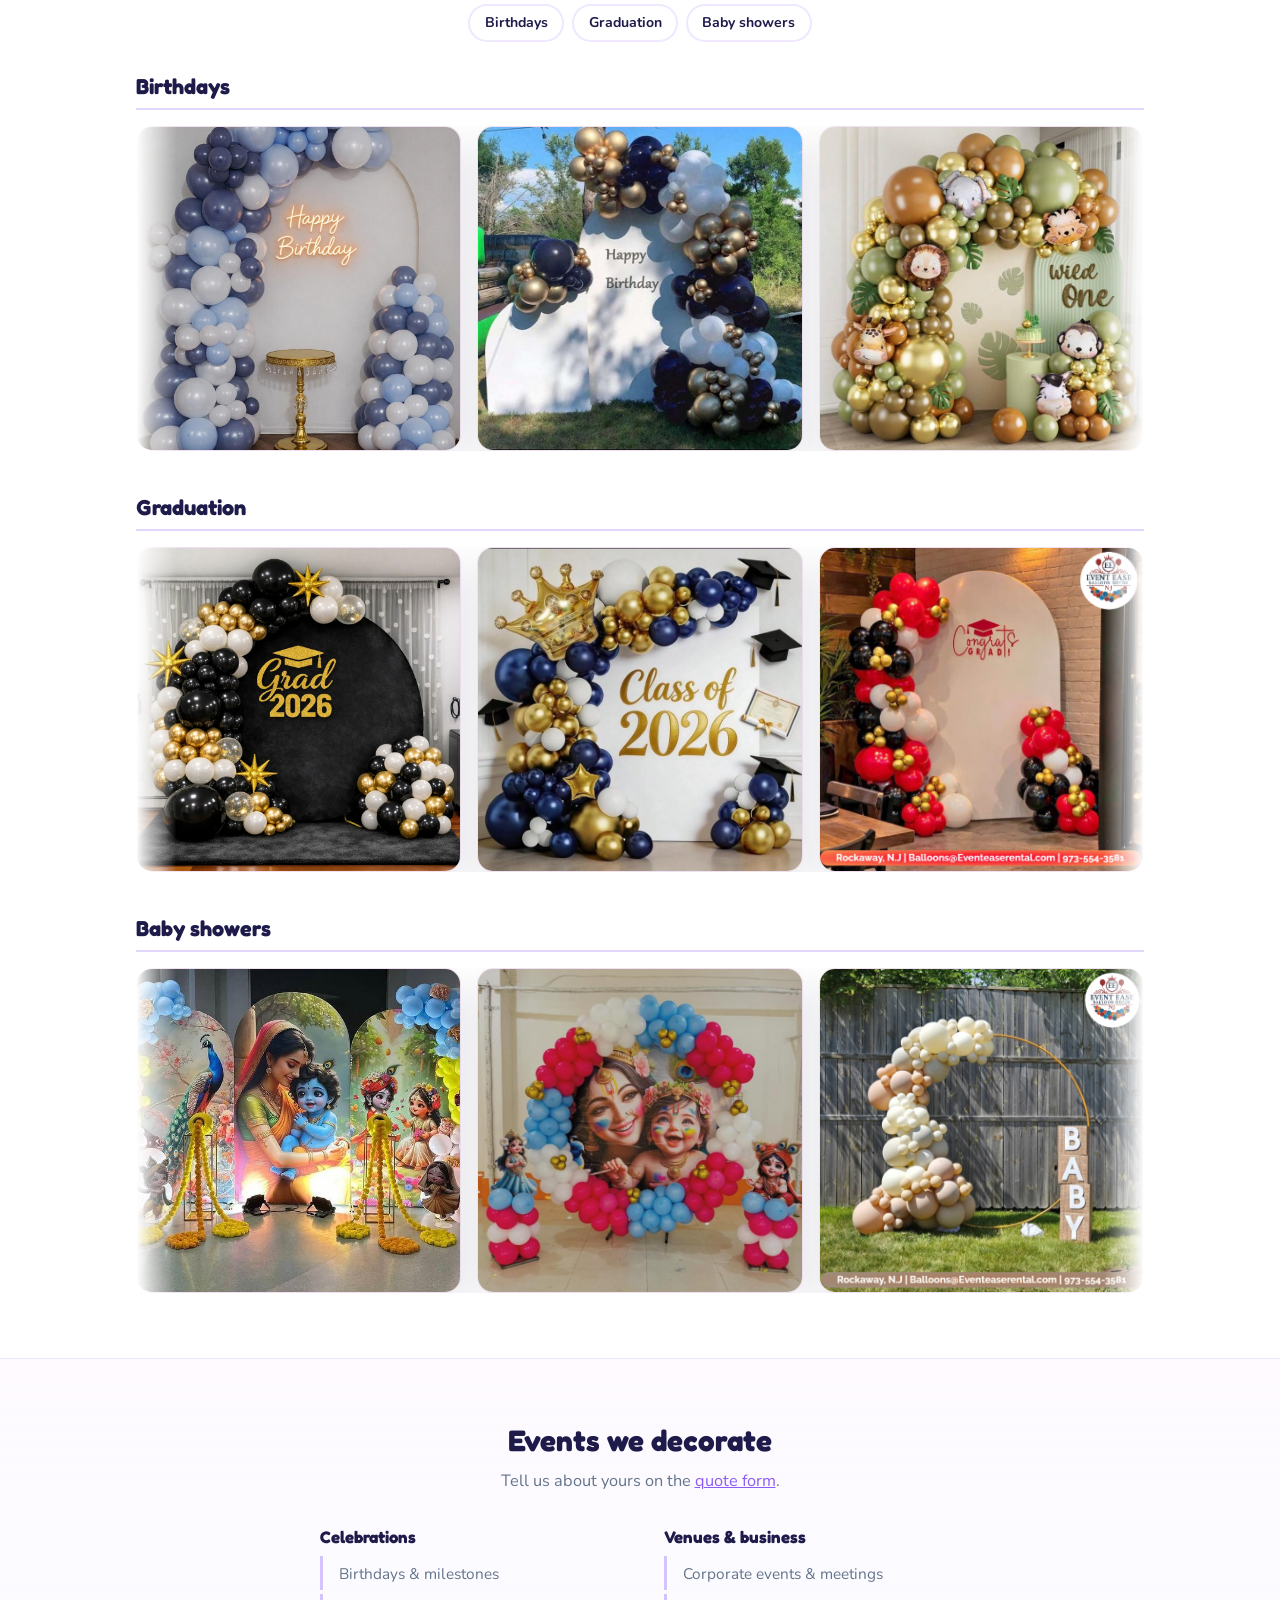
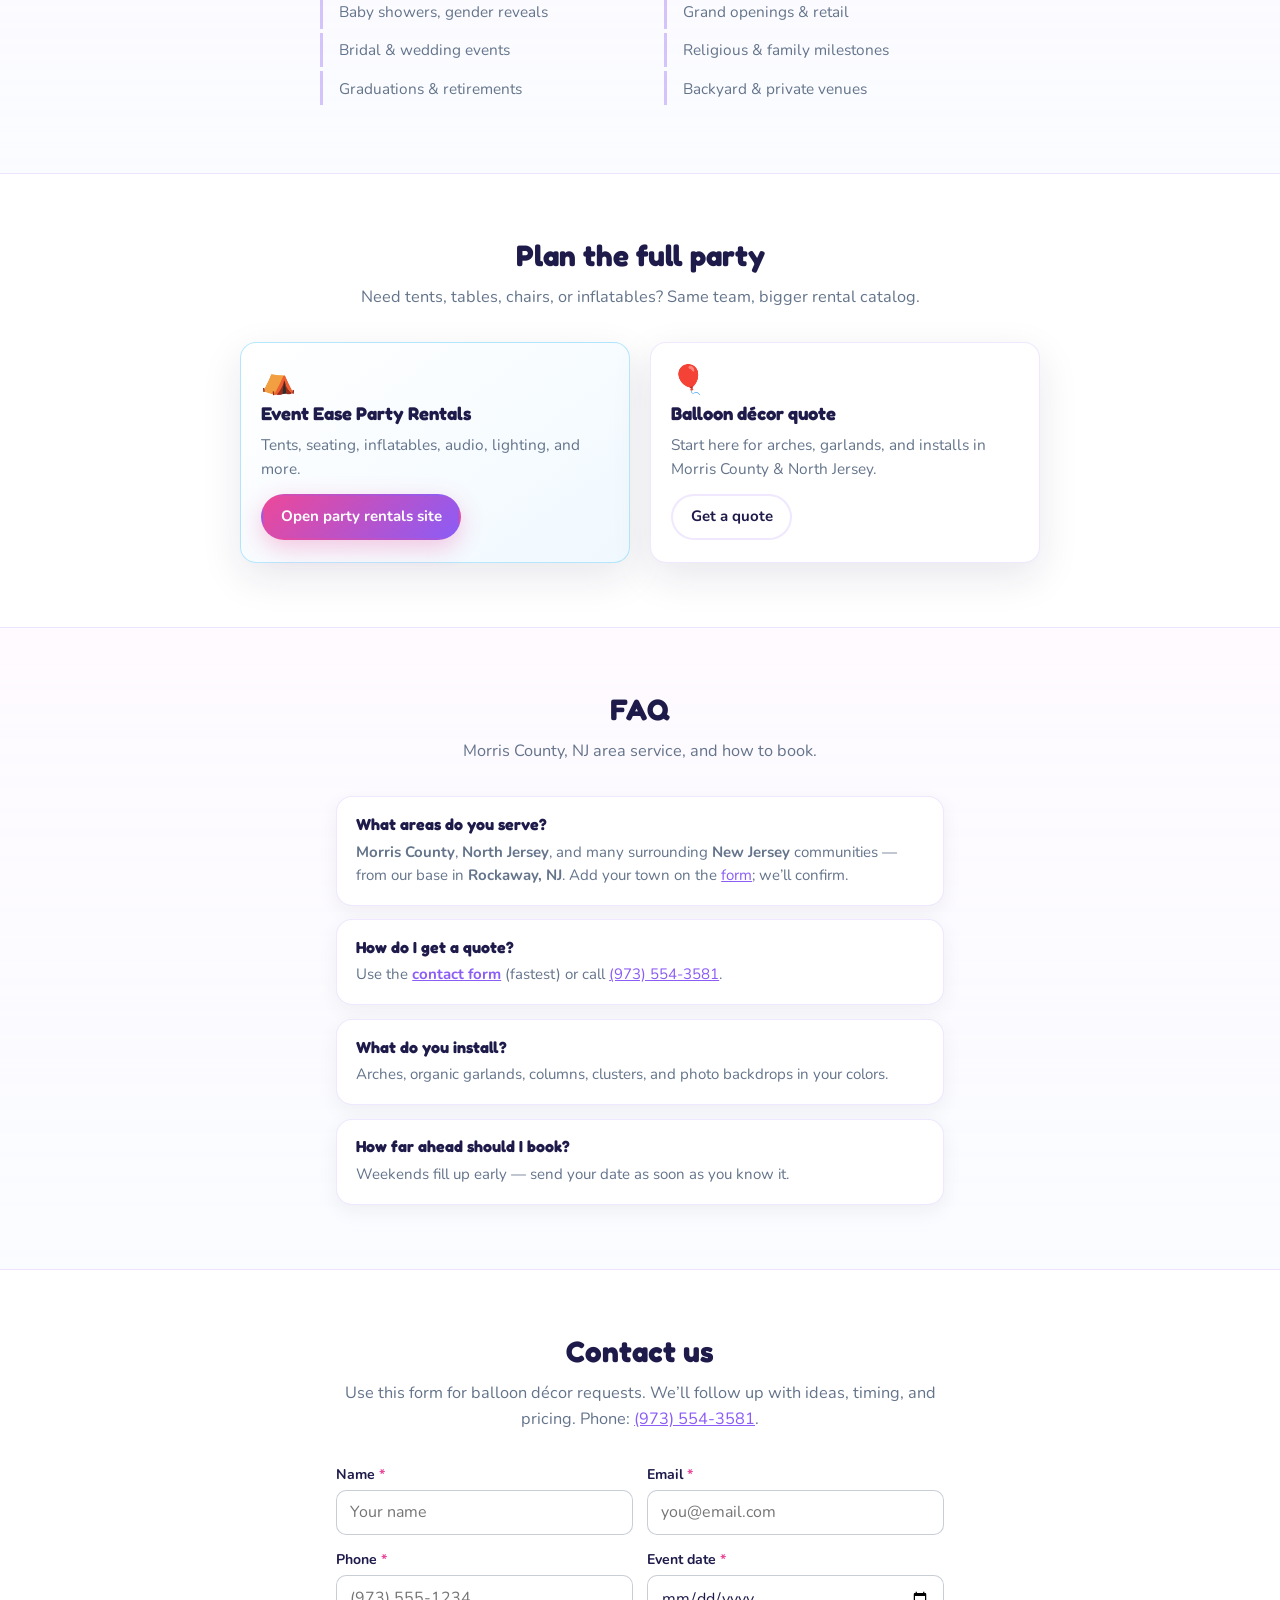
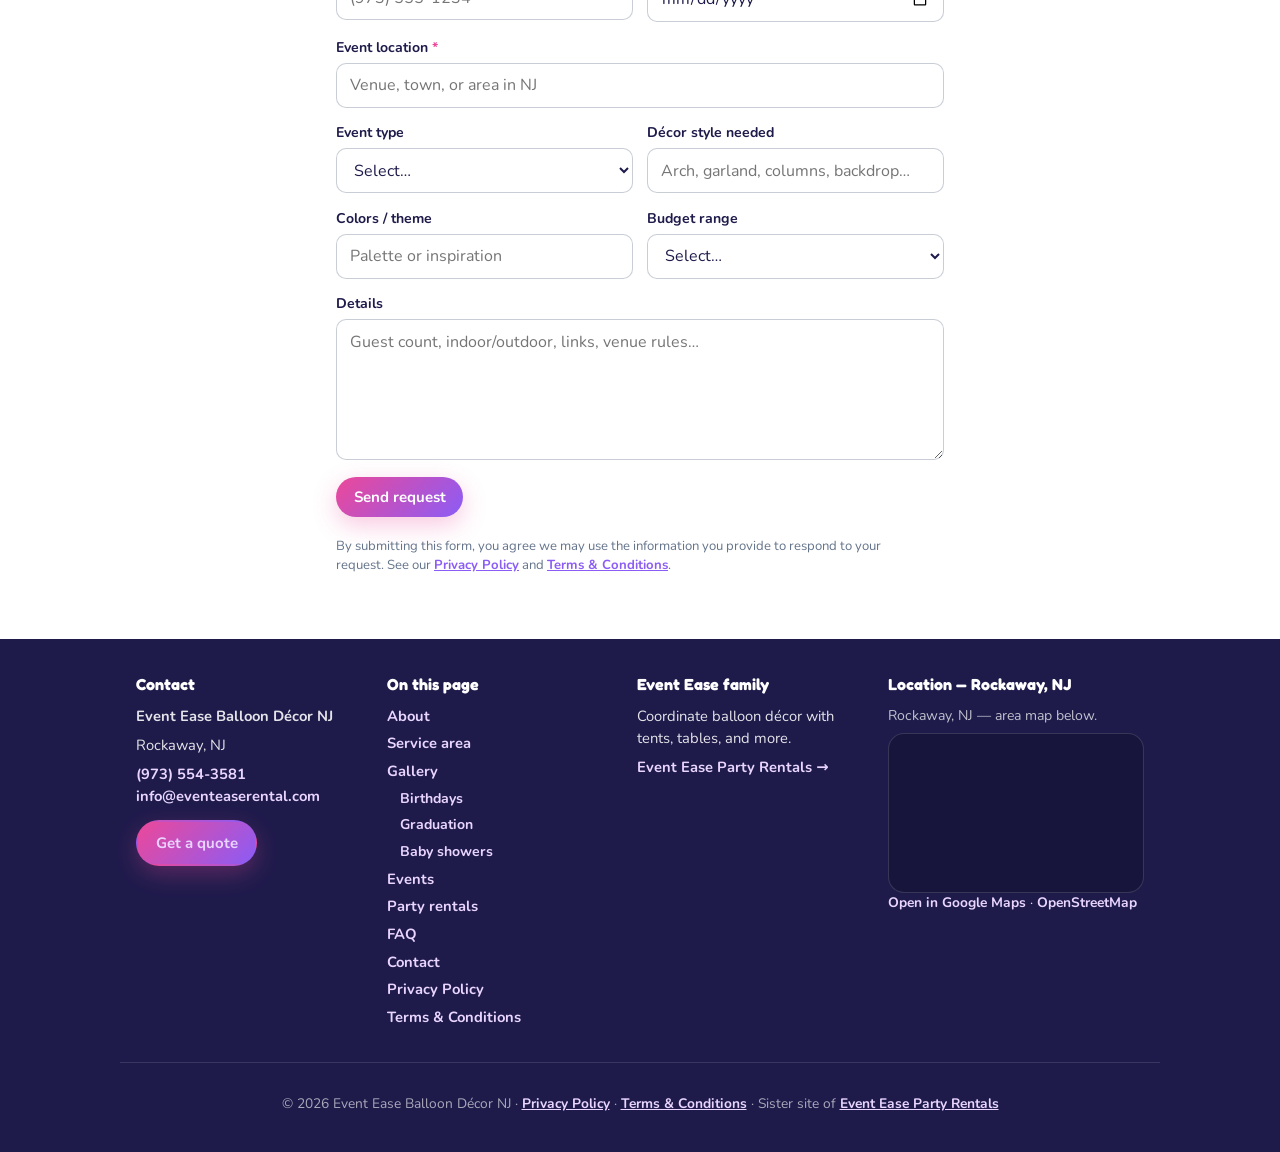
==== commit 851fd5a6: "Restore Get a quote everywhere except top bar (header, hero, cards, footer, FAQ, schema) Made-with: " ====
--- a/index.html
+++ b/index.html
@@ -4,7 +4,7 @@
     <meta charset="UTF-8">
     <meta name="viewport" content="width=device-width, initial-scale=1.0, viewport-fit=cover">
     <title>Balloon Décor Rockaway &amp; Morris County NJ | Arches &amp; Garlands | Event Ease</title>
-    <meta name="description" content="Balloon arches, organic garlands, columns &amp; backdrops serving Morris County, North Jersey, and the wider NJ area. Based in Rockaway, NJ — birthdays, showers, graduations &amp; corporate installs. Contact us online or call (973) 554-3581.">
+    <meta name="description" content="Balloon arches, organic garlands, columns &amp; backdrops serving Morris County, North Jersey, and the wider NJ area. Based in Rockaway, NJ — birthdays, showers, graduations &amp; corporate installs. Request a quote online or call (973) 554-3581.">
     <link rel="canonical" href="https://eventeaseballoondecornj.com/">
     <meta name="application-name" content="Event Ease Balloon Décor NJ">
     <meta name="theme-color" content="#8b5cf6">
@@ -16,7 +16,7 @@
     <meta property="og:site_name" content="Event Ease Balloon Décor NJ">
     <meta property="og:url" content="https://eventeaseballoondecornj.com/">
     <meta property="og:title" content="Balloon Décor Rockaway &amp; Morris County NJ | Event Ease Balloon Décor">
-    <meta property="og:description" content="Balloon décor for Morris County, North Jersey, and surrounding New Jersey. Custom arches, garlands &amp; installs from Rockaway, NJ.">
+    <meta property="og:description" content="Balloon décor for Morris County, North Jersey, and surrounding New Jersey. Custom arches, garlands &amp; installs from Rockaway, NJ — request a quote online.">
     <meta property="og:type" content="website">
     <meta property="og:image" content="https://eventeaseballoondecornj.com/images/logo.png">
     <meta property="og:image:alt" content="Event Ease Balloon Décor NJ logo">
@@ -25,7 +25,7 @@
     <meta property="og:locale" content="en_US">
     <meta name="twitter:card" content="summary_large_image">
     <meta name="twitter:title" content="Balloon Décor Rockaway &amp; Morris County NJ | Event Ease">
-    <meta name="twitter:description" content="Balloon décor serving Morris County &amp; North Jersey — arches, garlands &amp; installs from Rockaway, NJ.">
+    <meta name="twitter:description" content="Balloon décor serving Morris County &amp; North Jersey — arches, garlands &amp; installs from Rockaway, NJ. Request a quote online.">
     <meta name="twitter:image" content="https://eventeaseballoondecornj.com/images/logo.png">
     <meta name="twitter:image:alt" content="Event Ease Balloon Décor New Jersey">
     <meta name="robots" content="index, follow, max-image-preview:large, max-snippet:-1, max-video-preview:-1">
@@ -126,7 +126,7 @@
         },
         {
           "@type": "Question",
-          "name": "How do I contact you for balloon décor?",
+          "name": "How do I get a quote?",
           "acceptedAnswer": {
             "@type": "Answer",
             "text": "Use the contact form on this page (fastest) or call (973) 554-3581. Include your event date, town in Morris County or elsewhere in NJ, and style ideas; we follow up with timing and pricing."
@@ -184,6 +184,9 @@
                     <li class="nav-list-external"><a href="https://eventeaserental.com/" target="_blank" rel="noopener noreferrer">Party rentals</a></li>
                 </ul>
             </nav>
+            <div class="header-cta-row">
+                <a class="btn btn-primary" href="#contact-form">Get a quote</a>
+            </div>
         </div>
     </header>
 
@@ -192,9 +195,9 @@
             <div class="container hero-inner">
                 <h1 id="hero-heading">Balloon décor for Rockaway, Morris County &amp; North Jersey</h1>
                 <p class="hero-kicker">Arches, organic garlands, columns &amp; backdrops — corporate &amp; private events</p>
-                <p class="hero-lead">Professional installs for birthdays, showers, graduations, and business events. We serve <strong>Morris County</strong>, <strong>North Jersey</strong>, and the surrounding <strong>New Jersey</strong> area from <strong>Rockaway, NJ</strong>. Use the contact form below or call anytime.</p>
+                <p class="hero-lead">Professional installs for birthdays, showers, graduations, and business events. We serve <strong>Morris County</strong>, <strong>North Jersey</strong>, and the surrounding <strong>New Jersey</strong> area from <strong>Rockaway, NJ</strong>. The quote form below is the fastest way to reach us, or call anytime.</p>
                 <div class="hero-actions">
-                    <a class="btn btn-lg btn-primary" href="#contact-form">Contact us</a>
+                    <a class="btn btn-lg btn-primary" href="#contact-form">Get a quote</a>
                     <a class="btn btn-lg btn-secondary" href="#gallery">View gallery</a>
                 </div>
             </div>
@@ -476,7 +479,7 @@
             <div class="container">
                 <header class="section-head">
                     <h2 id="events-heading">Events we decorate</h2>
-                    <p class="section-deck">Tell us about yours on the <a href="#contact-form">contact form</a>.</p>
+                    <p class="section-deck">Tell us about yours on the <a href="#contact-form">quote form</a>.</p>
                 </header>
                 <div class="events-cols">
                     <div class="events-col">
@@ -516,9 +519,9 @@
                     </article>
                     <article class="card">
                         <div class="card-icon" aria-hidden="true">🎈</div>
-                        <h3 class="card-title">Balloon décor</h3>
+                        <h3 class="card-title">Balloon décor quote</h3>
                         <p>Start here for arches, garlands, and installs in Morris County &amp; North Jersey.</p>
-                        <a class="btn btn-secondary" href="#contact-form">Contact us</a>
+                        <a class="btn btn-secondary" href="#contact-form">Get a quote</a>
                     </article>
                 </div>
             </div>
@@ -536,7 +539,7 @@
                         <p class="faq-a"><strong>Morris County</strong>, <strong>North Jersey</strong>, and many surrounding <strong>New Jersey</strong> communities — from our base in <strong>Rockaway, NJ</strong>. Add your town on the <a href="#contact-form">form</a>; we’ll confirm.</p>
                     </div>
                     <div class="faq-item">
-                        <h3 class="faq-q">How do I contact you for balloon décor?</h3>
+                        <h3 class="faq-q">How do I get a quote?</h3>
                         <p class="faq-a">Use the <a href="#contact-form"><strong>contact form</strong></a> (fastest) or call <a href="tel:+19735543581">(973) 554-3581</a>.</p>
                     </div>
                     <div class="faq-item">
@@ -647,7 +650,7 @@
                 <p><strong>Event Ease Balloon Décor NJ</strong></p>
                 <p>Rockaway, NJ</p>
                 <p><a href="tel:+19735543581">(973) 554-3581</a><br><a href="mailto:info@eventeaserental.com">info@eventeaserental.com</a></p>
-                <p><a class="btn btn-primary" href="#contact-form">Contact us</a></p>
+                <p><a class="btn btn-primary" href="#contact-form">Get a quote</a></p>
             </div>
             <div class="footer-col">
                 <h3 class="footer-heading">On this page</h3>
--- a/css/styles.css
+++ b/css/styles.css
@@ -286,6 +286,11 @@
   color: var(--purple);
 }
 
+.header-cta-row {
+  order: 2;
+  flex-shrink: 0;
+}
+
 @media (max-width: 960px) {
   .brand {
     flex: 1;
@@ -323,6 +328,11 @@
 
   .nav-list-external a {
     min-height: 44px;
+  }
+
+  .header-cta-row .btn {
+    min-height: 44px;
+    padding-inline: 1.15rem;
   }
 }
 
@@ -340,6 +350,10 @@
     padding: 0 !important;
     margin: 0 !important;
     border: none !important;
+  }
+
+  .header-cta-row {
+    order: 3;
   }
 
   .nav-burger {
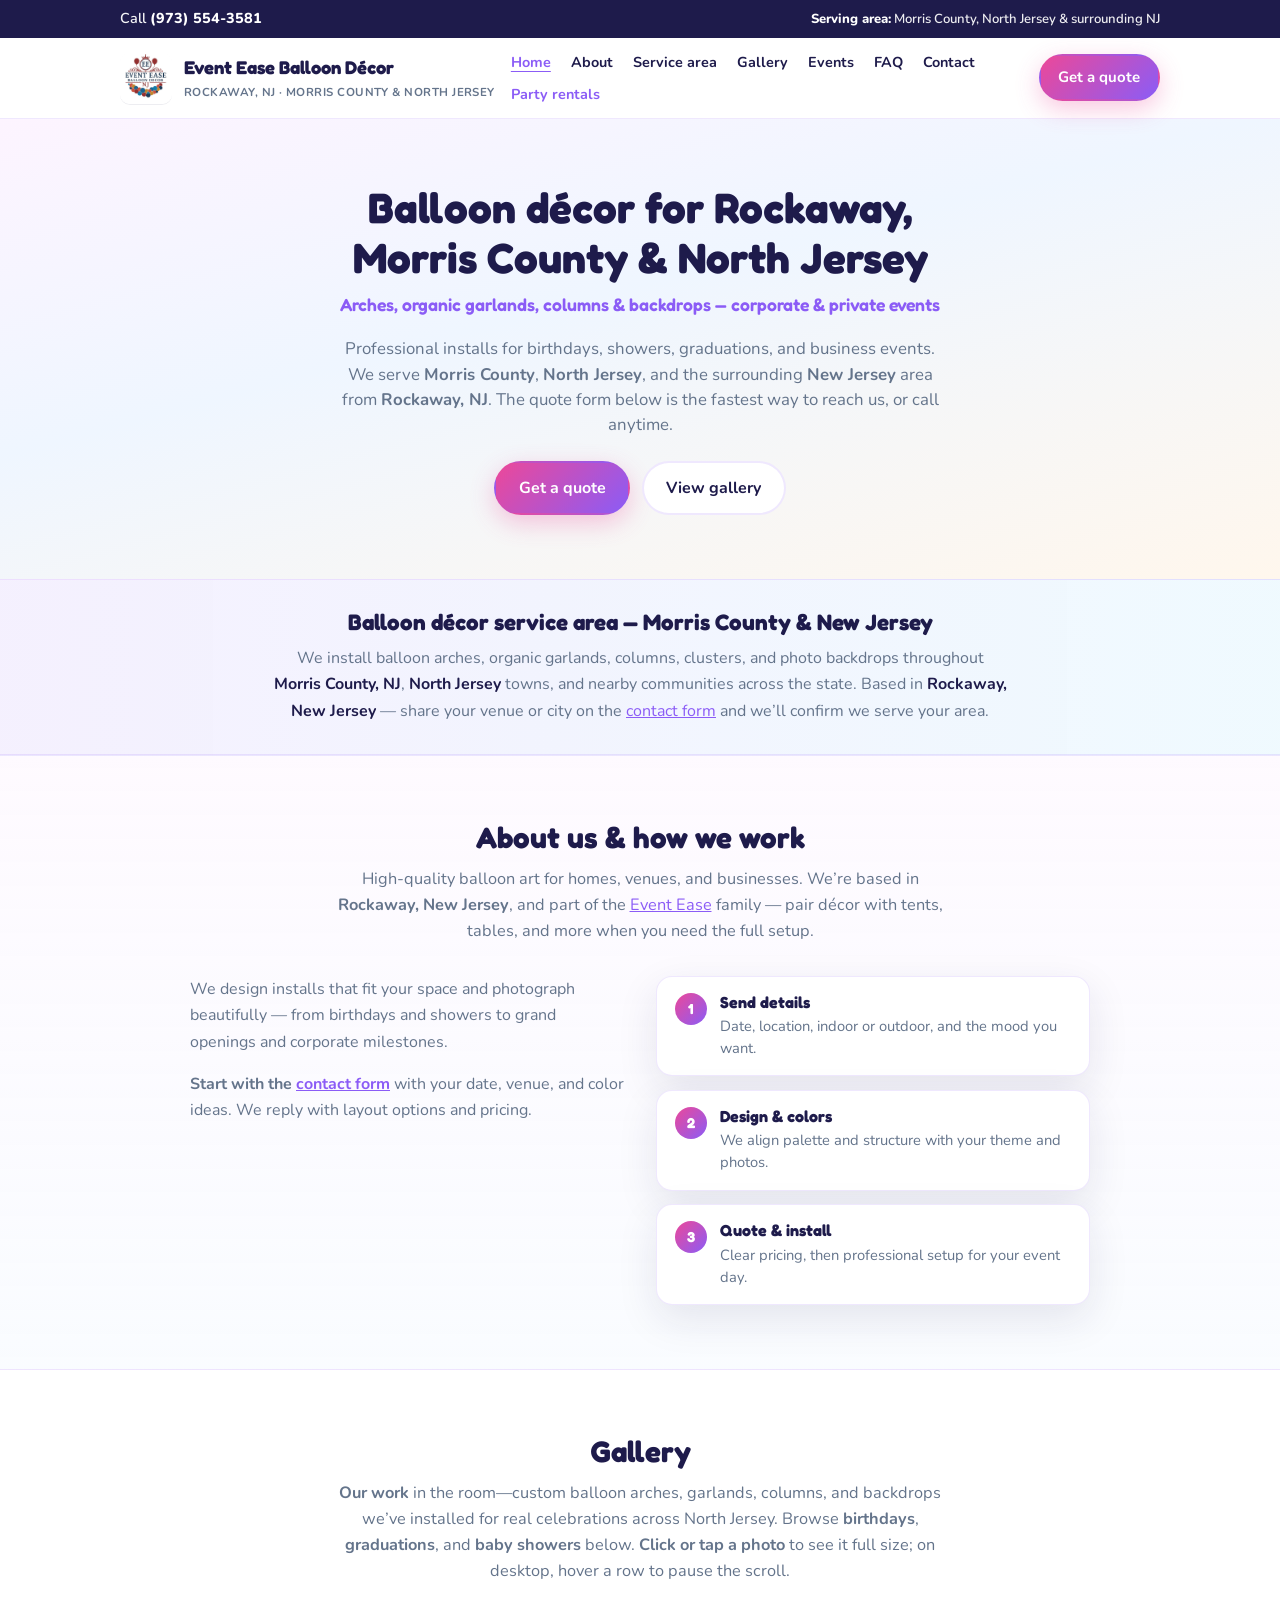
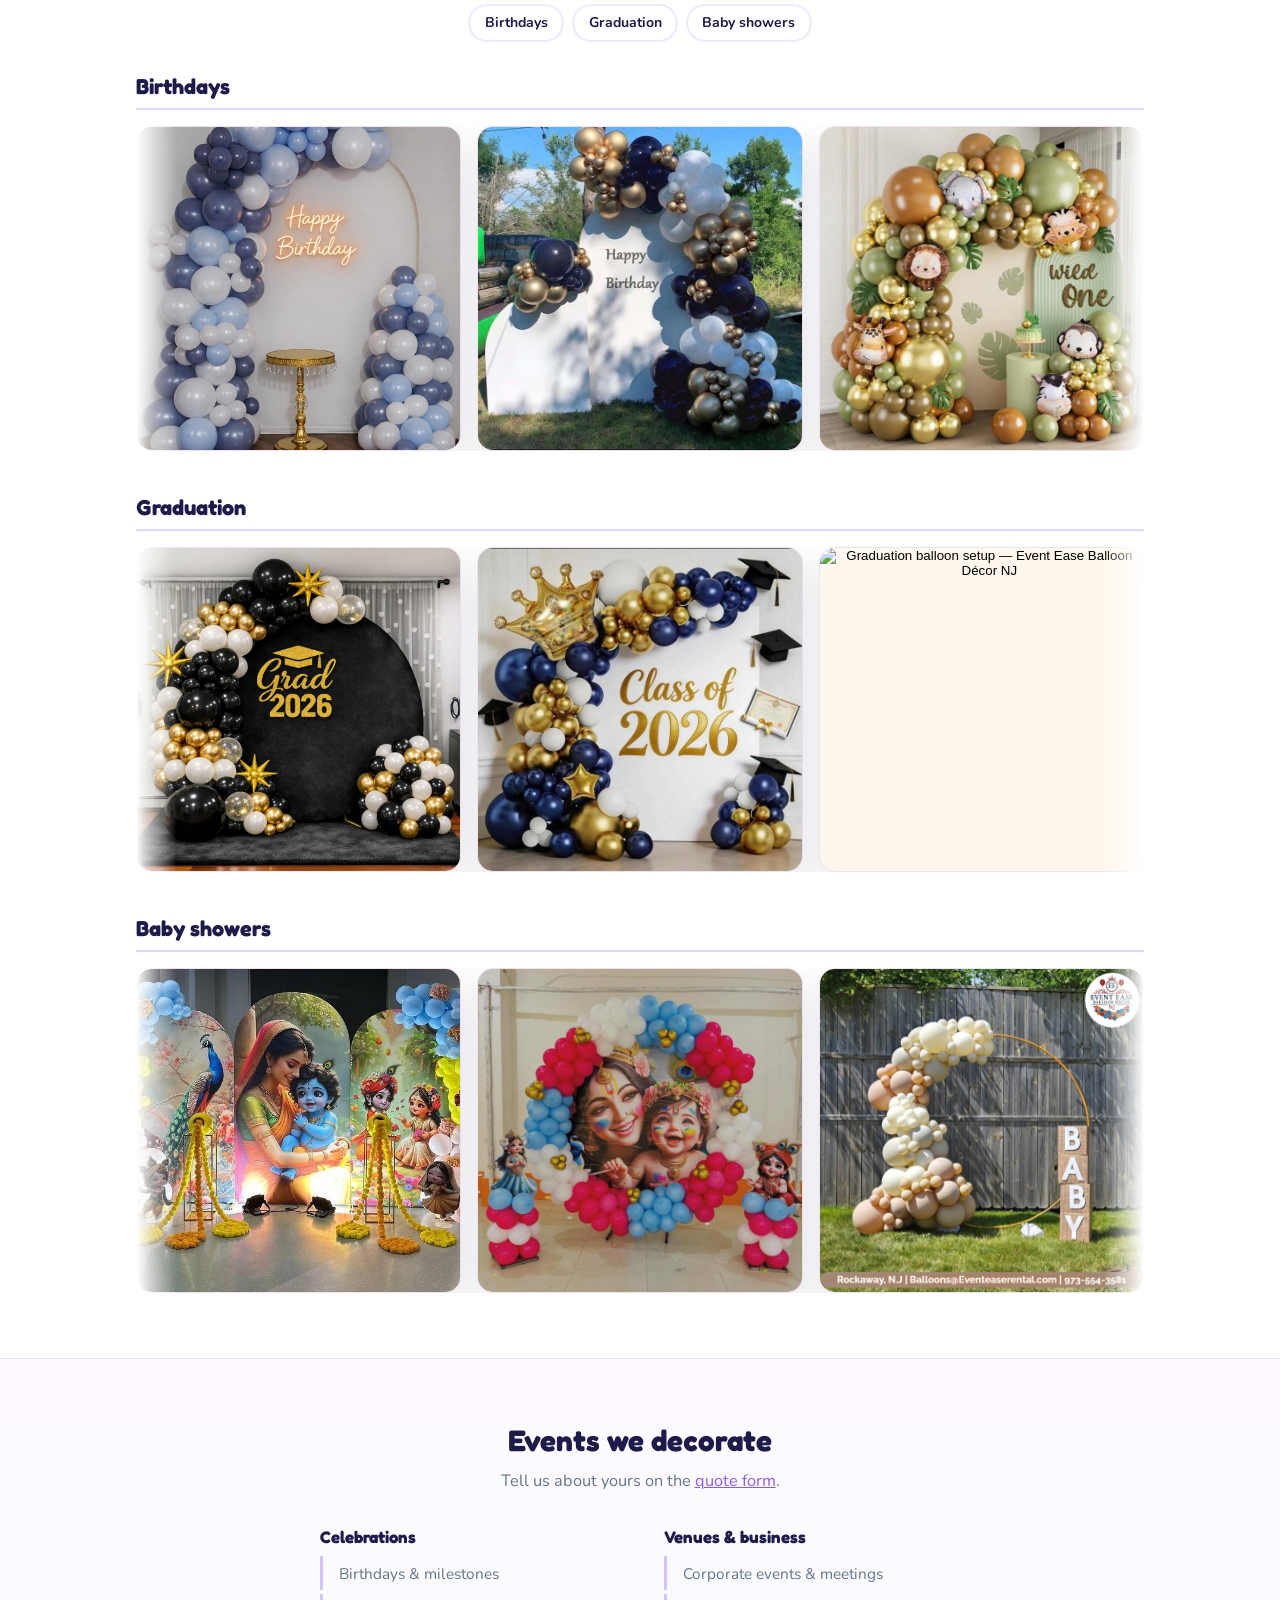
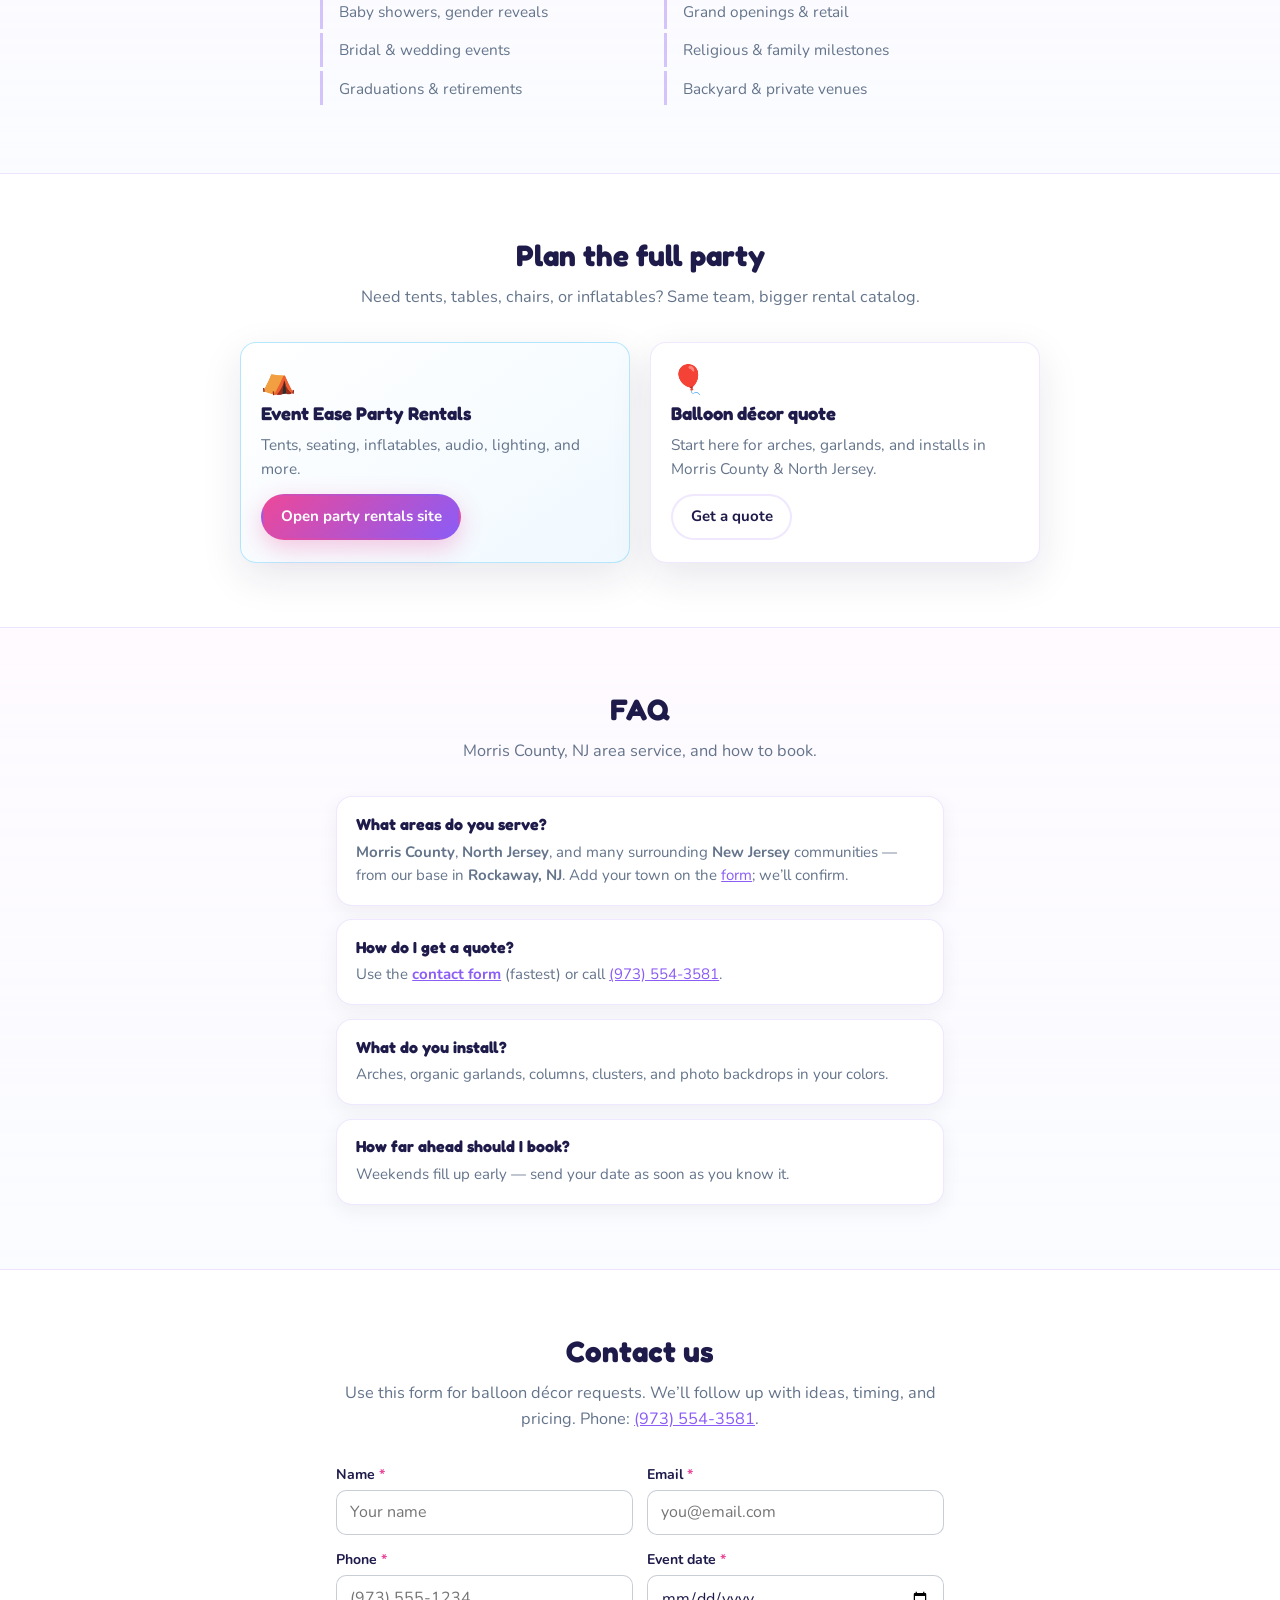
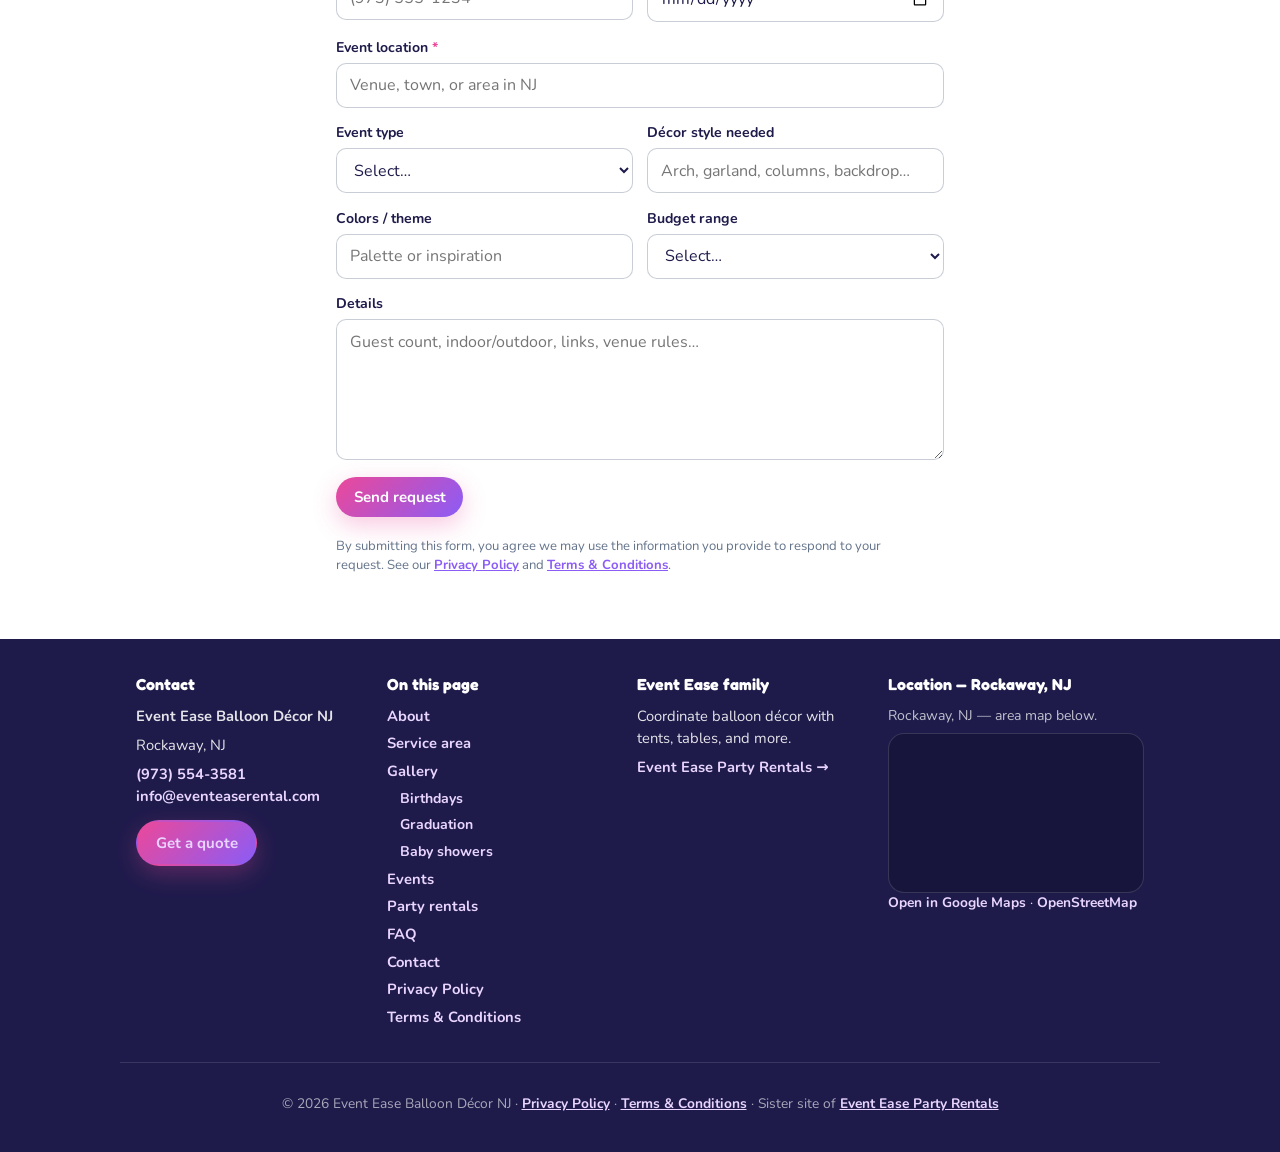
==== commit 7bf0ccd0: "Fix broken gallery images by using stable file paths. Use safe, normalized image filenames for gradu" ====
--- a/index.html
+++ b/index.html
@@ -338,7 +338,7 @@
                             <div class="gallery-carousel-track">
                                 <article class="gallery-cell gallery-carousel-slide">
                                     <button type="button" class="gallery-thumb" aria-label="Enlarge: graduation balloon setup 2026">
-                                        <img src="/images/Graduation%20Setup%202026.png" alt="Graduation balloon setup — Event Ease Balloon Décor NJ" width="800" height="800" loading="lazy" decoding="async">
+                                        <img src="/images/graduation-setup-2026.png" alt="Graduation balloon setup — Event Ease Balloon Décor NJ" width="800" height="800" loading="lazy" decoding="async">
                                     </button>
                                 </article>
                                 <article class="gallery-cell gallery-carousel-slide">
@@ -354,7 +354,7 @@
                                 <!-- Duplicate the slides above (same order) for seamless loop; add new photos above this comment -->
                                 <article class="gallery-cell gallery-carousel-slide" aria-hidden="true">
                                     <button type="button" class="gallery-thumb" tabindex="-1" aria-hidden="true" aria-label="Enlarge: graduation balloon setup 2026">
-                                        <img src="/images/Graduation%20Setup%202026.png" alt="" width="800" height="800" loading="lazy" decoding="async">
+                                        <img src="/images/graduation-setup-2026.png" alt="" width="800" height="800" loading="lazy" decoding="async">
                                     </button>
                                 </article>
                                 <article class="gallery-cell gallery-carousel-slide" aria-hidden="true">
@@ -389,12 +389,12 @@
                                 </article>
                                 <article class="gallery-cell gallery-carousel-slide">
                                     <button type="button" class="gallery-thumb" aria-label="Enlarge: baby shower basic neutral setup">
-                                        <img src="/images/Baby%20Shower%20-%20Basic%20Neutral%20Setup.png" alt="Baby shower basic neutral balloon setup — Event Ease Balloon Décor NJ" width="800" height="800" loading="lazy" decoding="async">
+                                        <img src="/images/baby-shower-basic-neutral-setup.png" alt="Baby shower basic neutral balloon setup — Event Ease Balloon Décor NJ" width="800" height="800" loading="lazy" decoding="async">
                                     </button>
                                 </article>
                                 <article class="gallery-cell gallery-carousel-slide">
                                     <button type="button" class="gallery-thumb" aria-label="Enlarge: baby shower jungle theme setup">
-                                        <img src="/images/Baby%20Shower%20Jumgle%20Setup.png" alt="Baby shower jungle theme balloon setup — Event Ease Balloon Décor NJ" width="800" height="800" loading="lazy" decoding="async">
+                                        <img src="/images/baby-shower-jungle-setup.png" alt="Baby shower jungle theme balloon setup — Event Ease Balloon Décor NJ" width="800" height="800" loading="lazy" decoding="async">
                                     </button>
                                 </article>
                                 <article class="gallery-cell gallery-carousel-slide">
@@ -435,12 +435,12 @@
                                 </article>
                                 <article class="gallery-cell gallery-carousel-slide" aria-hidden="true">
                                     <button type="button" class="gallery-thumb" tabindex="-1" aria-hidden="true" aria-label="Enlarge: baby shower basic neutral setup">
-                                        <img src="/images/Baby%20Shower%20-%20Basic%20Neutral%20Setup.png" alt="" width="800" height="800" loading="lazy" decoding="async">
+                                        <img src="/images/baby-shower-basic-neutral-setup.png" alt="" width="800" height="800" loading="lazy" decoding="async">
                                     </button>
                                 </article>
                                 <article class="gallery-cell gallery-carousel-slide" aria-hidden="true">
                                     <button type="button" class="gallery-thumb" tabindex="-1" aria-hidden="true" aria-label="Enlarge: baby shower jungle theme setup">
-                                        <img src="/images/Baby%20Shower%20Jumgle%20Setup.png" alt="" width="800" height="800" loading="lazy" decoding="async">
+                                        <img src="/images/baby-shower-jungle-setup.png" alt="" width="800" height="800" loading="lazy" decoding="async">
                                     </button>
                                 </article>
                                 <article class="gallery-cell gallery-carousel-slide" aria-hidden="true">
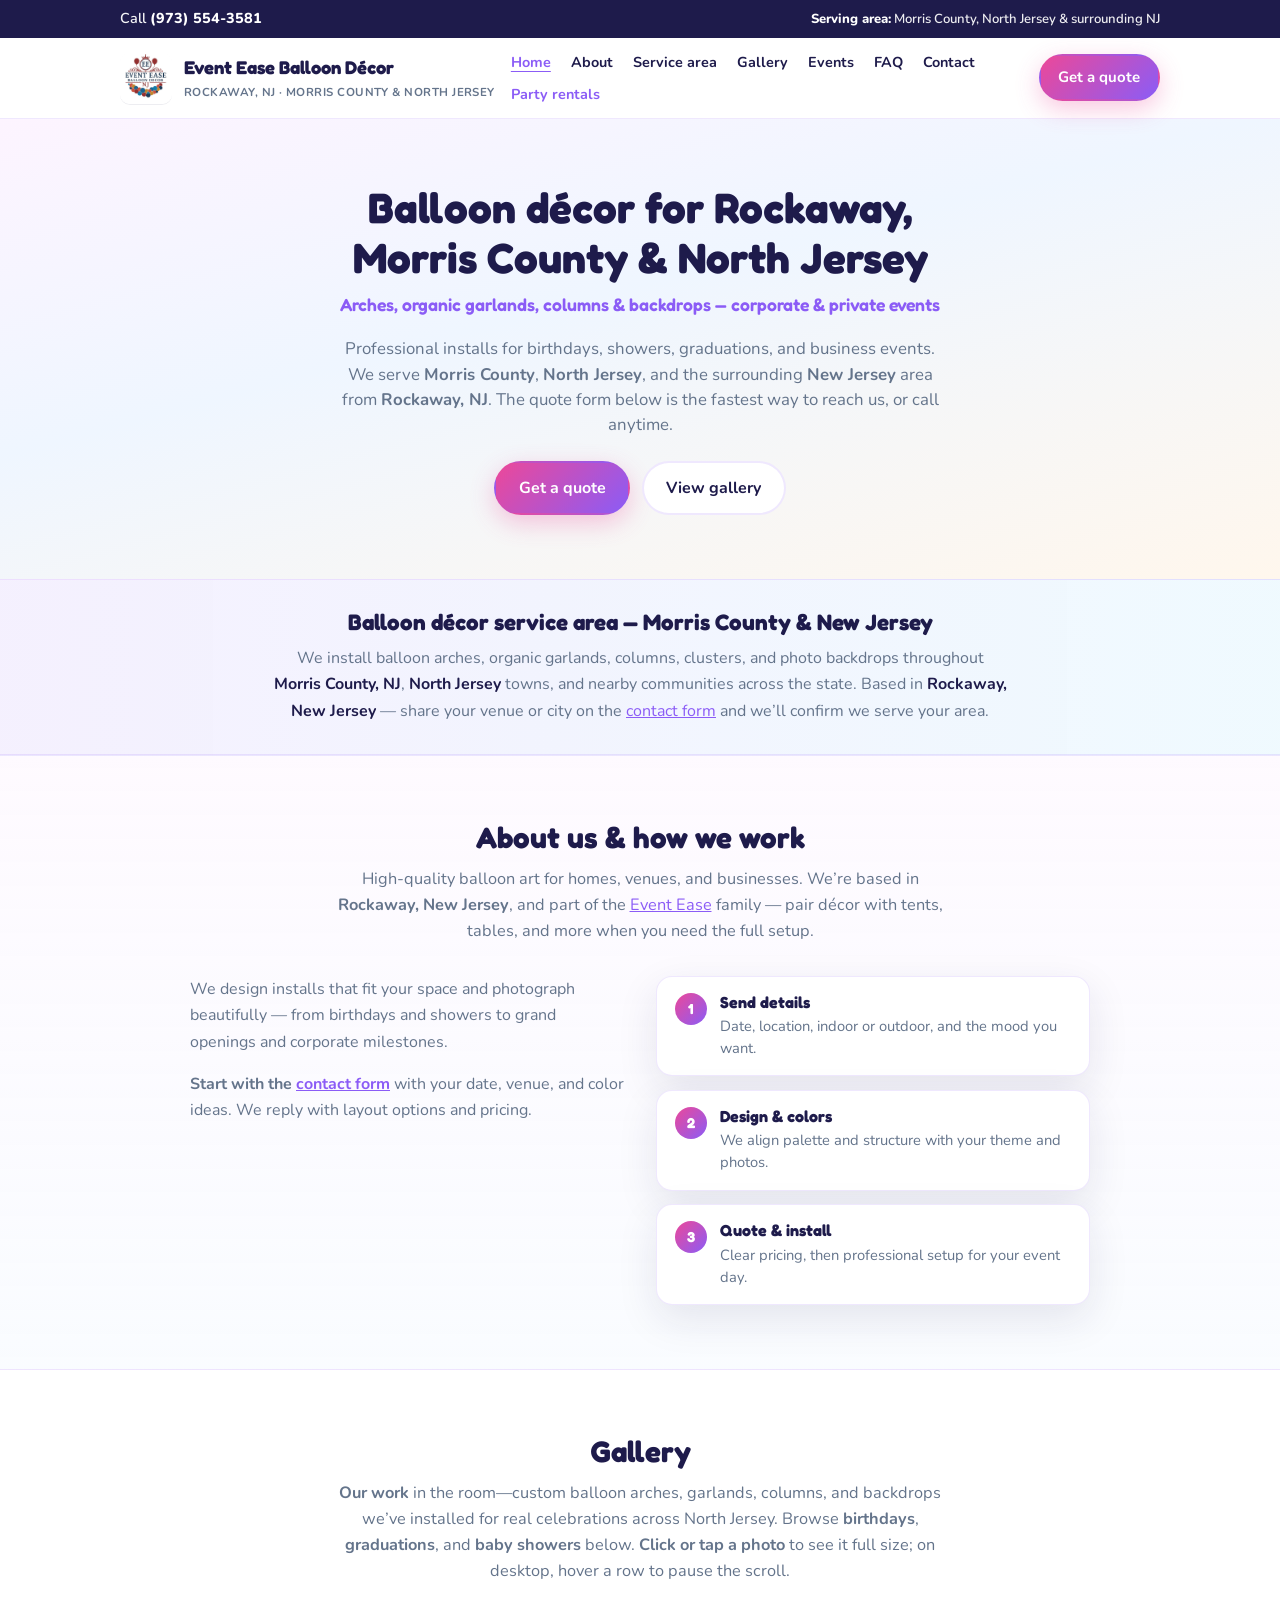
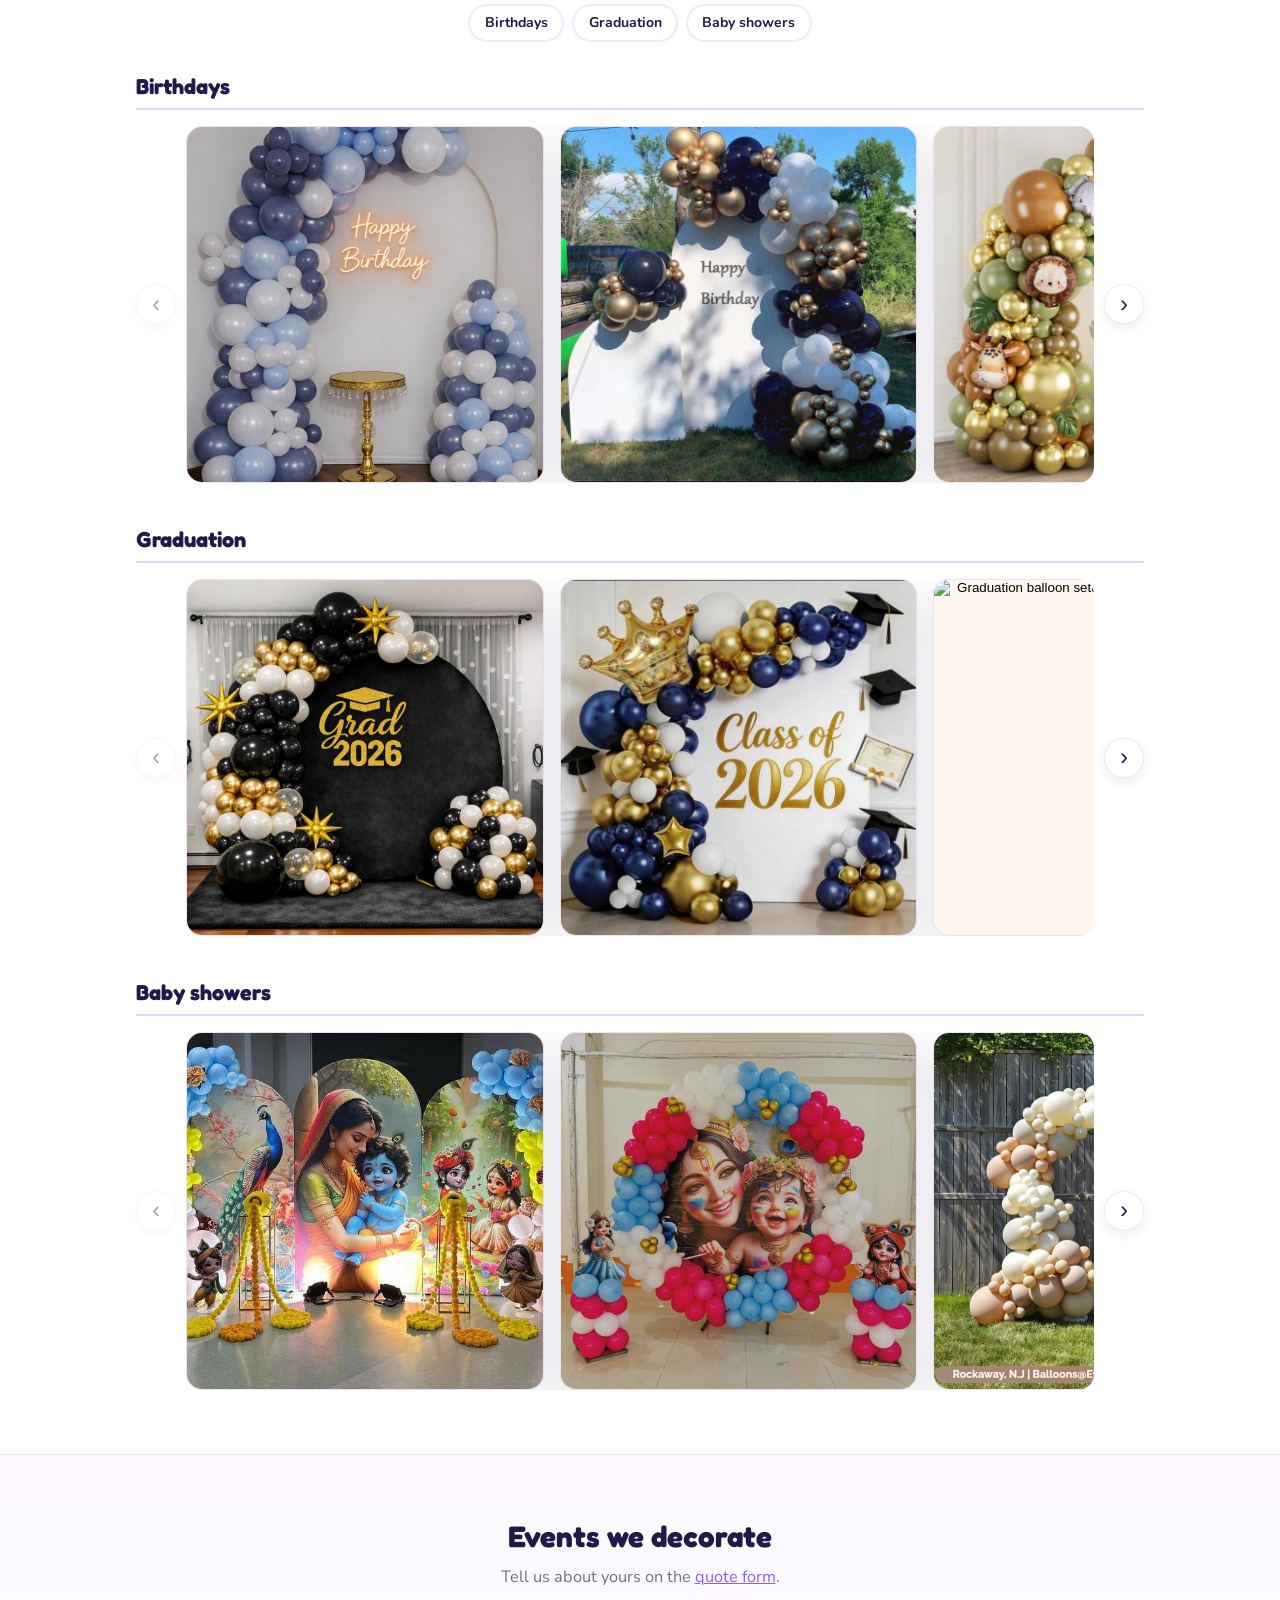
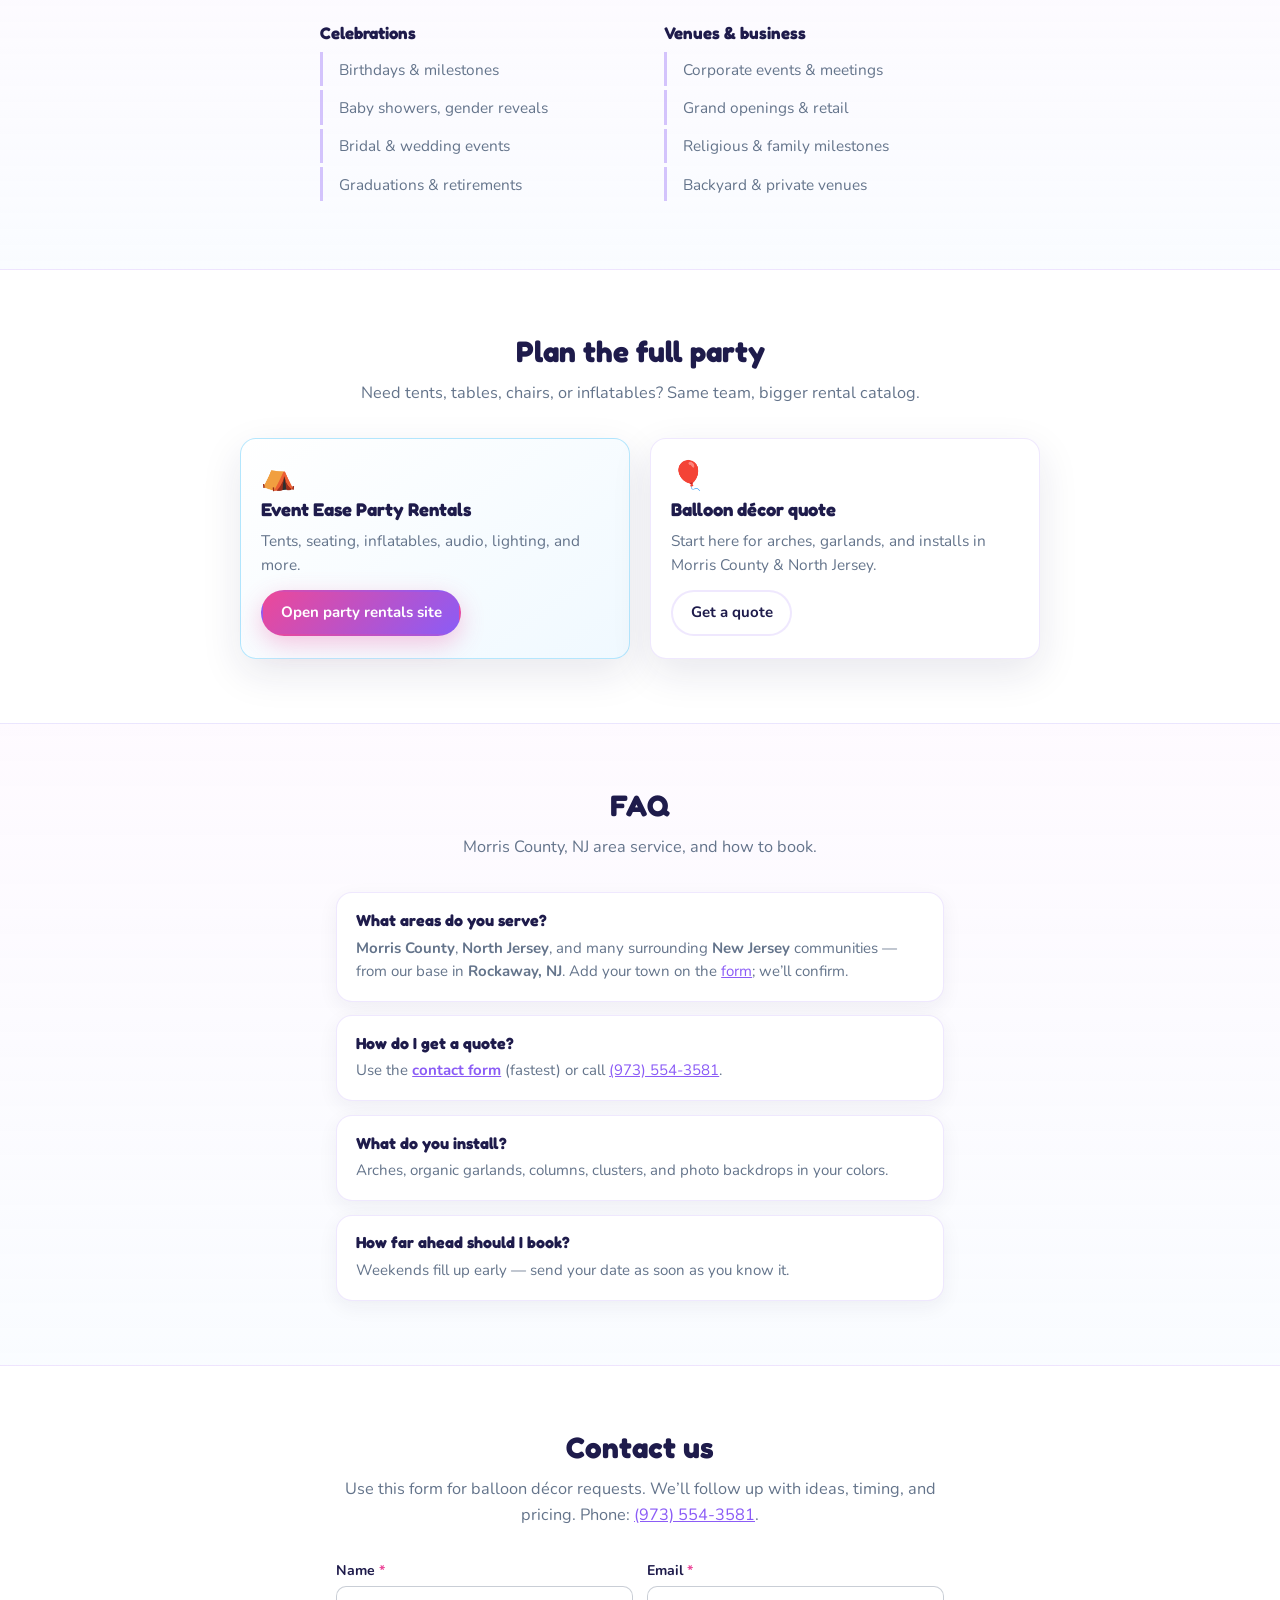
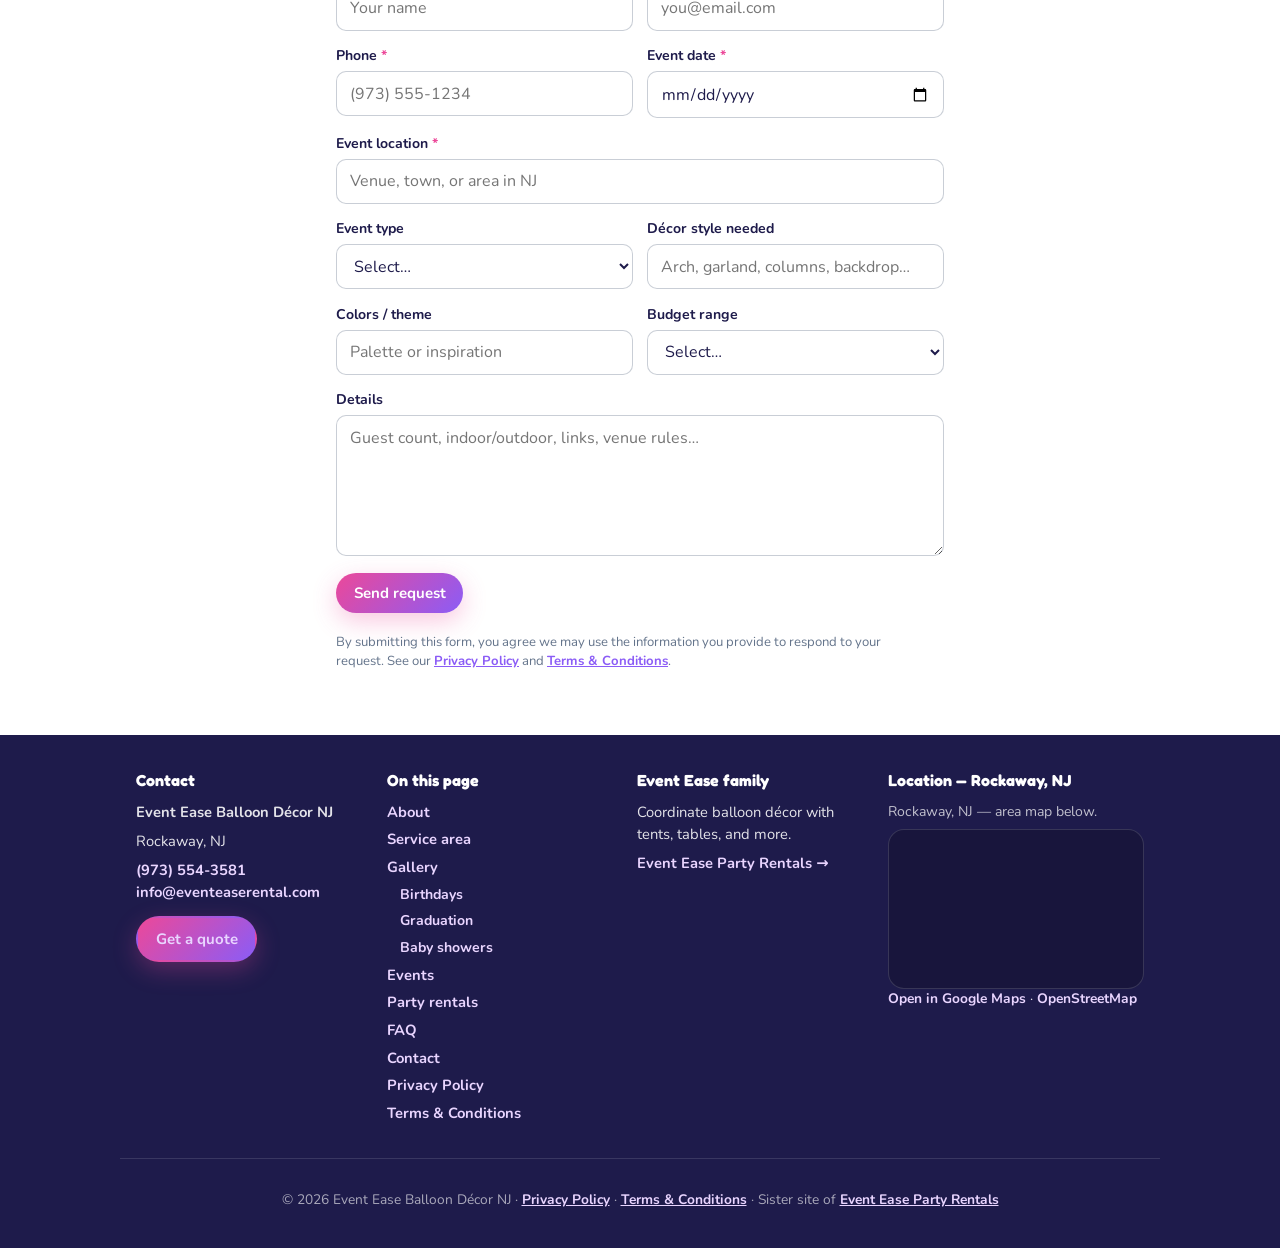
==== commit c9bdf655: "replace auto-scrolling gallery with manual arrow navigation Switch gallery rows to customer-controll" ====
--- a/index.html
+++ b/index.html
@@ -262,9 +262,10 @@
 
                 <div class="gallery-category" id="gallery-birthdays">
                     <h3 class="gallery-category-title">Birthdays</h3>
-                    <div class="gallery-carousel" role="region" aria-label="Birthday balloon photos, auto-scrolling" style="--marquee-sec: 72s;">
+                    <div class="gallery-carousel" role="region" aria-label="Birthday balloon photos">
+                        <button type="button" class="gallery-carousel-arrow" data-carousel-prev aria-label="Previous birthday photos">‹</button>
                         <div class="gallery-carousel-viewport">
-                            <div class="gallery-carousel-track">
+                            <div class="gallery-carousel-track" id="gallery-track-birthdays">
                                 <article class="gallery-cell gallery-carousel-slide">
                                     <button type="button" class="gallery-thumb" aria-label="Enlarge: birthday blue and white balloon setup">
                                         <img src="/images/Birthday%20Blue%20and%20White.png" alt="Birthday balloon décor in blue and white — Event Ease Balloon Décor NJ" width="800" height="800" loading="lazy" decoding="async">
@@ -295,47 +296,18 @@
                                         <img src="/images/Birthday%20Setup%20-%20Soccer%20Theme.png" alt="Birthday balloon setup, soccer theme — Event Ease Balloon Décor NJ" width="800" height="800" loading="lazy" decoding="async">
                                     </button>
                                 </article>
-                                <!-- Duplicate the slides above (same order) for seamless loop; add new photos above this comment -->
-                                <article class="gallery-cell gallery-carousel-slide" aria-hidden="true">
-                                    <button type="button" class="gallery-thumb" tabindex="-1" aria-hidden="true" aria-label="Enlarge: birthday blue and white balloon setup">
-                                        <img src="/images/Birthday%20Blue%20and%20White.png" alt="" width="800" height="800" loading="lazy" decoding="async">
-                                    </button>
-                                </article>
-                                <article class="gallery-cell gallery-carousel-slide" aria-hidden="true">
-                                    <button type="button" class="gallery-thumb" tabindex="-1" aria-hidden="true" aria-label="Enlarge: birthday balloon setup">
-                                        <img src="/images/Birthday%20Setup.png" alt="" width="800" height="800" loading="lazy" decoding="async">
-                                    </button>
-                                </article>
-                                <article class="gallery-cell gallery-carousel-slide" aria-hidden="true">
-                                    <button type="button" class="gallery-thumb" tabindex="-1" aria-hidden="true" aria-label="Enlarge: first birthday balloon setup">
-                                        <img src="/images/1st%20Bithday%20Setup.png" alt="" width="800" height="800" loading="lazy" decoding="async">
-                                    </button>
-                                </article>
-                                <article class="gallery-cell gallery-carousel-slide" aria-hidden="true">
-                                    <button type="button" class="gallery-thumb" tabindex="-1" aria-hidden="true" aria-label="Enlarge: 30th birthday balloon setup">
-                                        <img src="/images/30th%20Birthday%20Setup.png" alt="" width="800" height="800" loading="lazy" decoding="async">
-                                    </button>
-                                </article>
-                                <article class="gallery-cell gallery-carousel-slide" aria-hidden="true">
-                                    <button type="button" class="gallery-thumb" tabindex="-1" aria-hidden="true" aria-label="Enlarge: Paw Patrol themed birthday setup">
-                                        <img src="/images/Birthday%20Setup%20-%20Paw%20Patrol%20Theme.png" alt="" width="800" height="800" loading="lazy" decoding="async">
-                                    </button>
-                                </article>
-                                <article class="gallery-cell gallery-carousel-slide" aria-hidden="true">
-                                    <button type="button" class="gallery-thumb" tabindex="-1" aria-hidden="true" aria-label="Enlarge: soccer themed birthday setup">
-                                        <img src="/images/Birthday%20Setup%20-%20Soccer%20Theme.png" alt="" width="800" height="800" loading="lazy" decoding="async">
-                                    </button>
-                                </article>
                             </div>
                         </div>
+                        <button type="button" class="gallery-carousel-arrow" data-carousel-next aria-label="Next birthday photos">›</button>
                     </div>
                 </div>
 
                 <div class="gallery-category" id="gallery-graduation">
                     <h3 class="gallery-category-title">Graduation</h3>
-                    <div class="gallery-carousel" role="region" aria-label="Graduation balloon photos, auto-scrolling" style="--marquee-sec: 40s;">
+                    <div class="gallery-carousel" role="region" aria-label="Graduation balloon photos">
+                        <button type="button" class="gallery-carousel-arrow" data-carousel-prev aria-label="Previous graduation photos">‹</button>
                         <div class="gallery-carousel-viewport">
-                            <div class="gallery-carousel-track">
+                            <div class="gallery-carousel-track" id="gallery-track-graduation">
                                 <article class="gallery-cell gallery-carousel-slide">
                                     <button type="button" class="gallery-thumb" aria-label="Enlarge: graduation balloon setup 2026">
                                         <img src="/images/graduation-setup-2026.png" alt="Graduation balloon setup — Event Ease Balloon Décor NJ" width="800" height="800" loading="lazy" decoding="async">
@@ -351,32 +323,18 @@
                                         <img src="/images/Grad%20Setup.png" alt="Graduation balloon setup — Event Ease Balloon Décor NJ" width="800" height="800" loading="lazy" decoding="async">
                                     </button>
                                 </article>
-                                <!-- Duplicate the slides above (same order) for seamless loop; add new photos above this comment -->
-                                <article class="gallery-cell gallery-carousel-slide" aria-hidden="true">
-                                    <button type="button" class="gallery-thumb" tabindex="-1" aria-hidden="true" aria-label="Enlarge: graduation balloon setup 2026">
-                                        <img src="/images/graduation-setup-2026.png" alt="" width="800" height="800" loading="lazy" decoding="async">
-                                    </button>
-                                </article>
-                                <article class="gallery-cell gallery-carousel-slide" aria-hidden="true">
-                                    <button type="button" class="gallery-thumb" tabindex="-1" aria-hidden="true" aria-label="Enlarge: graduation celebration 2026">
-                                        <img src="/images/Grad%202026-2.jpg" alt="" width="800" height="800" loading="lazy" decoding="async">
-                                    </button>
-                                </article>
-                                <article class="gallery-cell gallery-carousel-slide" aria-hidden="true">
-                                    <button type="button" class="gallery-thumb" tabindex="-1" aria-hidden="true" aria-label="Enlarge: graduation balloon setup">
-                                        <img src="/images/Grad%20Setup.png" alt="" width="800" height="800" loading="lazy" decoding="async">
-                                    </button>
-                                </article>
                             </div>
                         </div>
+                        <button type="button" class="gallery-carousel-arrow" data-carousel-next aria-label="Next graduation photos">›</button>
                     </div>
                 </div>
 
                 <div class="gallery-category" id="gallery-baby-showers">
                     <h3 class="gallery-category-title">Baby showers</h3>
-                    <div class="gallery-carousel" role="region" aria-label="Baby shower balloon photos, auto-scrolling" style="--marquee-sec: 100s;">
+                    <div class="gallery-carousel" role="region" aria-label="Baby shower balloon photos">
+                        <button type="button" class="gallery-carousel-arrow" data-carousel-prev aria-label="Previous baby shower photos">‹</button>
                         <div class="gallery-carousel-viewport">
-                            <div class="gallery-carousel-track">
+                            <div class="gallery-carousel-track" id="gallery-track-baby-showers">
                                 <article class="gallery-cell gallery-carousel-slide">
                                     <button type="button" class="gallery-thumb" aria-label="Enlarge: baby shower neutral theme setup">
                                         <img src="/images/Baby%20Shower%20Krishma%20-%20Neutral%20Theme%20Setup.png" alt="Baby shower neutral theme balloon setup — Event Ease Balloon Décor NJ" width="800" height="800" loading="lazy" decoding="async">
@@ -422,54 +380,9 @@
                                         <img src="/images/Baby%20Show%20-%20Neutral%20%284%29.png" alt="Baby shower neutral balloon setup — Event Ease Balloon Décor NJ" width="800" height="800" loading="lazy" decoding="async">
                                     </button>
                                 </article>
-                                <!-- Duplicate the slides above (same order) for seamless loop; add new photos above this comment -->
-                                <article class="gallery-cell gallery-carousel-slide" aria-hidden="true">
-                                    <button type="button" class="gallery-thumb" tabindex="-1" aria-hidden="true" aria-label="Enlarge: baby shower neutral theme setup">
-                                        <img src="/images/Baby%20Shower%20Krishma%20-%20Neutral%20Theme%20Setup.png" alt="" width="800" height="800" loading="lazy" decoding="async">
-                                    </button>
-                                </article>
-                                <article class="gallery-cell gallery-carousel-slide" aria-hidden="true">
-                                    <button type="button" class="gallery-thumb" tabindex="-1" aria-hidden="true" aria-label="Enlarge: baby shower girl theme setup">
-                                        <img src="/images/Baby%20Shower%20-%20Krishna%20Girl%20setup.png" alt="" width="800" height="800" loading="lazy" decoding="async">
-                                    </button>
-                                </article>
-                                <article class="gallery-cell gallery-carousel-slide" aria-hidden="true">
-                                    <button type="button" class="gallery-thumb" tabindex="-1" aria-hidden="true" aria-label="Enlarge: baby shower basic neutral setup">
-                                        <img src="/images/baby-shower-basic-neutral-setup.png" alt="" width="800" height="800" loading="lazy" decoding="async">
-                                    </button>
-                                </article>
-                                <article class="gallery-cell gallery-carousel-slide" aria-hidden="true">
-                                    <button type="button" class="gallery-thumb" tabindex="-1" aria-hidden="true" aria-label="Enlarge: baby shower jungle theme setup">
-                                        <img src="/images/baby-shower-jungle-setup.png" alt="" width="800" height="800" loading="lazy" decoding="async">
-                                    </button>
-                                </article>
-                                <article class="gallery-cell gallery-carousel-slide" aria-hidden="true">
-                                    <button type="button" class="gallery-thumb" tabindex="-1" aria-hidden="true" aria-label="Enlarge: neutral pampas feather baby shower theme">
-                                        <img src="/images/Baby%20Show%20-%20Neutal%20Pampas%20Feather%20Theme%20.png" alt="" width="800" height="800" loading="lazy" decoding="async">
-                                    </button>
-                                </article>
-                                <article class="gallery-cell gallery-carousel-slide" aria-hidden="true">
-                                    <button type="button" class="gallery-thumb" tabindex="-1" aria-hidden="true" aria-label="Enlarge: neutral safari baby shower theme">
-                                        <img src="/images/Baby%20Show-%20Neutal%20Safari%20Theme.png" alt="" width="800" height="800" loading="lazy" decoding="async">
-                                    </button>
-                                </article>
-                                <article class="gallery-cell gallery-carousel-slide" aria-hidden="true">
-                                    <button type="button" class="gallery-thumb" tabindex="-1" aria-hidden="true" aria-label="Enlarge: neutral baby shower setup">
-                                        <img src="/images/Baby%20Show%20-%20Neutral.png" alt="" width="800" height="800" loading="lazy" decoding="async">
-                                    </button>
-                                </article>
-                                <article class="gallery-cell gallery-carousel-slide" aria-hidden="true">
-                                    <button type="button" class="gallery-thumb" tabindex="-1" aria-hidden="true" aria-label="Enlarge: neutral baby shower setup variation">
-                                        <img src="/images/Baby%20Show%20-%20Neutral%20%283%29.png" alt="" width="800" height="800" loading="lazy" decoding="async">
-                                    </button>
-                                </article>
-                                <article class="gallery-cell gallery-carousel-slide" aria-hidden="true">
-                                    <button type="button" class="gallery-thumb" tabindex="-1" aria-hidden="true" aria-label="Enlarge: neutral baby shower setup variation">
-                                        <img src="/images/Baby%20Show%20-%20Neutral%20%284%29.png" alt="" width="800" height="800" loading="lazy" decoding="async">
-                                    </button>
-                                </article>
                             </div>
                         </div>
+                        <button type="button" class="gallery-carousel-arrow" data-carousel-next aria-label="Next baby shower photos">›</button>
                     </div>
                 </div>
             </div>
@@ -712,6 +625,45 @@
                     });
                 });
             }
+        })();
+        (function () {
+            document.querySelectorAll('.gallery-carousel').forEach(function (carousel) {
+                var viewport = carousel.querySelector('.gallery-carousel-viewport');
+                var track = carousel.querySelector('.gallery-carousel-track');
+                var prevBtn = carousel.querySelector('[data-carousel-prev]');
+                var nextBtn = carousel.querySelector('[data-carousel-next]');
+                if (!viewport || !track || !prevBtn || !nextBtn) return;
+                viewport.setAttribute('tabindex', '0');
+                var getStep = function () {
+                    var slide = track.querySelector('.gallery-carousel-slide');
+                    if (!slide) return Math.max(viewport.clientWidth * 0.9, 220);
+                    var gap = parseFloat(getComputedStyle(track).gap || '0') || 0;
+                    return slide.getBoundingClientRect().width + gap;
+                };
+                var updateButtons = function () {
+                    var maxScroll = viewport.scrollWidth - viewport.clientWidth - 1;
+                    prevBtn.disabled = viewport.scrollLeft <= 1;
+                    nextBtn.disabled = viewport.scrollLeft >= maxScroll;
+                };
+                prevBtn.addEventListener('click', function () {
+                    viewport.scrollBy({ left: -getStep(), behavior: 'smooth' });
+                });
+                nextBtn.addEventListener('click', function () {
+                    viewport.scrollBy({ left: getStep(), behavior: 'smooth' });
+                });
+                viewport.addEventListener('keydown', function (e) {
+                    if (e.key === 'ArrowLeft') {
+                        e.preventDefault();
+                        prevBtn.click();
+                    } else if (e.key === 'ArrowRight') {
+                        e.preventDefault();
+                        nextBtn.click();
+                    }
+                });
+                viewport.addEventListener('scroll', updateButtons, { passive: true });
+                window.addEventListener('resize', updateButtons);
+                updateButtons();
+            });
         })();
         (function () {
             var dlg = document.getElementById('gallery-lightbox');
--- a/css/styles.css
+++ b/css/styles.css
@@ -645,18 +645,57 @@
   color: var(--ink);
 }
 
-/* Gallery carousels — 3 tiles visible (desktop), infinite scroll */
+/* Gallery carousels — manual arrows + swipe/scroll */
 .gallery-carousel {
-  --marquee-sec: 55s;
+  display: flex;
+  align-items: center;
+  gap: 0.65rem;
+}
+
+.gallery-carousel-arrow {
+  flex: 0 0 auto;
+  width: 2.5rem;
+  height: 2.5rem;
+  border-radius: 50%;
+  border: 1px solid var(--border-soft);
+  background: var(--white);
+  color: var(--ink);
+  font-size: 1.45rem;
+  line-height: 1;
+  display: inline-flex;
+  align-items: center;
+  justify-content: center;
+  cursor: pointer;
+  box-shadow: 0 4px 12px rgba(30, 27, 75, 0.08);
+}
+
+.gallery-carousel-arrow:hover {
+  border-color: var(--purple);
+  color: var(--purple);
+}
+
+.gallery-carousel-arrow:focus-visible {
+  outline: 3px solid var(--sky);
+  outline-offset: 2px;
+}
+
+.gallery-carousel-arrow:disabled {
+  opacity: 0.4;
+  cursor: not-allowed;
 }
 
 .gallery-carousel-viewport {
-  container-type: inline-size;
-  container-name: gallery-car;
-  overflow: hidden;
+  overflow-x: auto;
+  overflow-y: hidden;
   border-radius: var(--radius);
-  mask-image: linear-gradient(90deg, transparent, #000 4%, #000 96%, transparent);
-  -webkit-mask-image: linear-gradient(90deg, transparent, #000 4%, #000 96%, transparent);
+  scroll-snap-type: x mandatory;
+  scrollbar-width: thin;
+  scrollbar-color: rgba(139, 92, 246, 0.45) rgba(139, 92, 246, 0.14);
+}
+
+.gallery-carousel-viewport:focus-visible {
+  outline: 3px solid var(--sky);
+  outline-offset: 2px;
 }
 
 .gallery-carousel-track {
@@ -664,56 +703,46 @@
   flex-direction: row;
   gap: 1rem;
   width: max-content;
-  animation: gallery-marquee var(--marquee-sec, 55s) linear infinite;
-}
-
-.gallery-carousel:hover .gallery-carousel-track {
-  animation-play-state: paused;
-}
-
-@keyframes gallery-marquee {
-  from {
-    transform: translateX(0);
-  }
-
-  to {
-    transform: translateX(-50%);
-  }
-}
-
-@media (prefers-reduced-motion: reduce) {
-  .gallery-carousel-track {
-    animation: none;
-  }
-
-  .gallery-carousel-viewport {
-    overflow-x: auto;
-    scroll-snap-type: x mandatory;
-    mask-image: none;
-    -webkit-mask-image: none;
+}
+
+.gallery-carousel-slide {
+  flex: 0 0 min(360px, calc((100vw - 13rem) / 3));
+  min-width: 220px;
+  max-width: 360px;
+  scroll-snap-align: start;
+}
+
+@media (max-width: 768px) {
+  .gallery-carousel {
+    gap: 0.45rem;
+  }
+
+  .gallery-carousel-arrow {
+    width: 2.25rem;
+    height: 2.25rem;
   }
 
   .gallery-carousel-slide {
-    scroll-snap-align: start;
-  }
-}
-
-.gallery-carousel-slide {
-  flex: 0 0 calc((100cqw - 2rem) / 3);
-  min-width: 0;
-  max-width: 360px;
-}
-
-@media (max-width: 768px) {
+    flex: 0 0 min(320px, calc((100vw - 8.5rem) / 2));
+    max-width: 320px;
+  }
+}
+
+@media (max-width: 480px) {
+  .gallery-carousel {
+    gap: 0.35rem;
+  }
+
+  .gallery-carousel-arrow {
+    width: 2.1rem;
+    height: 2.1rem;
+    font-size: 1.3rem;
+  }
+
   .gallery-carousel-slide {
-    flex: 0 0 calc((100cqw - 1rem) / 2);
-    max-width: none;
-  }
-}
-
-@media (max-width: 480px) {
-  .gallery-carousel-slide {
-    flex: 0 0 min(88cqw, 340px);
+    flex: 0 0 min(280px, calc(100vw - 6rem));
+    max-width: 280px;
+    min-width: 200px;
   }
 }
 
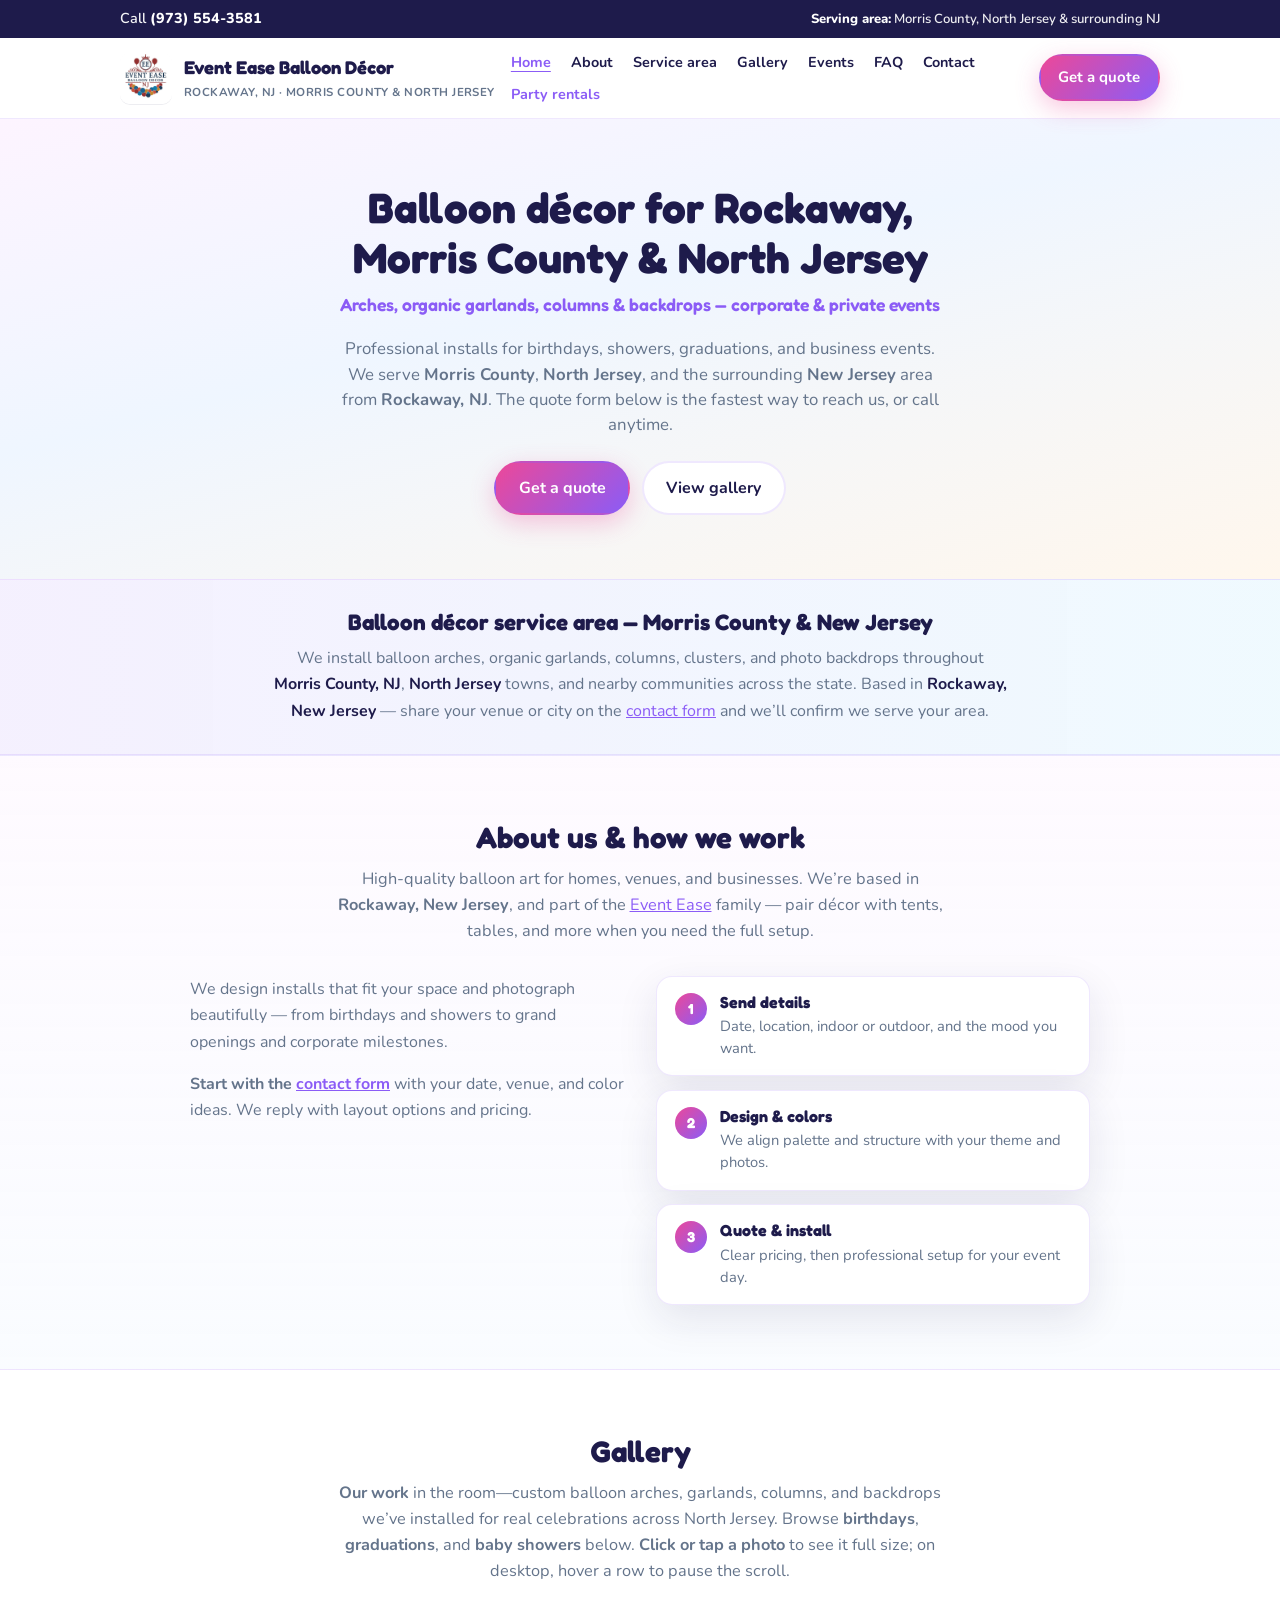
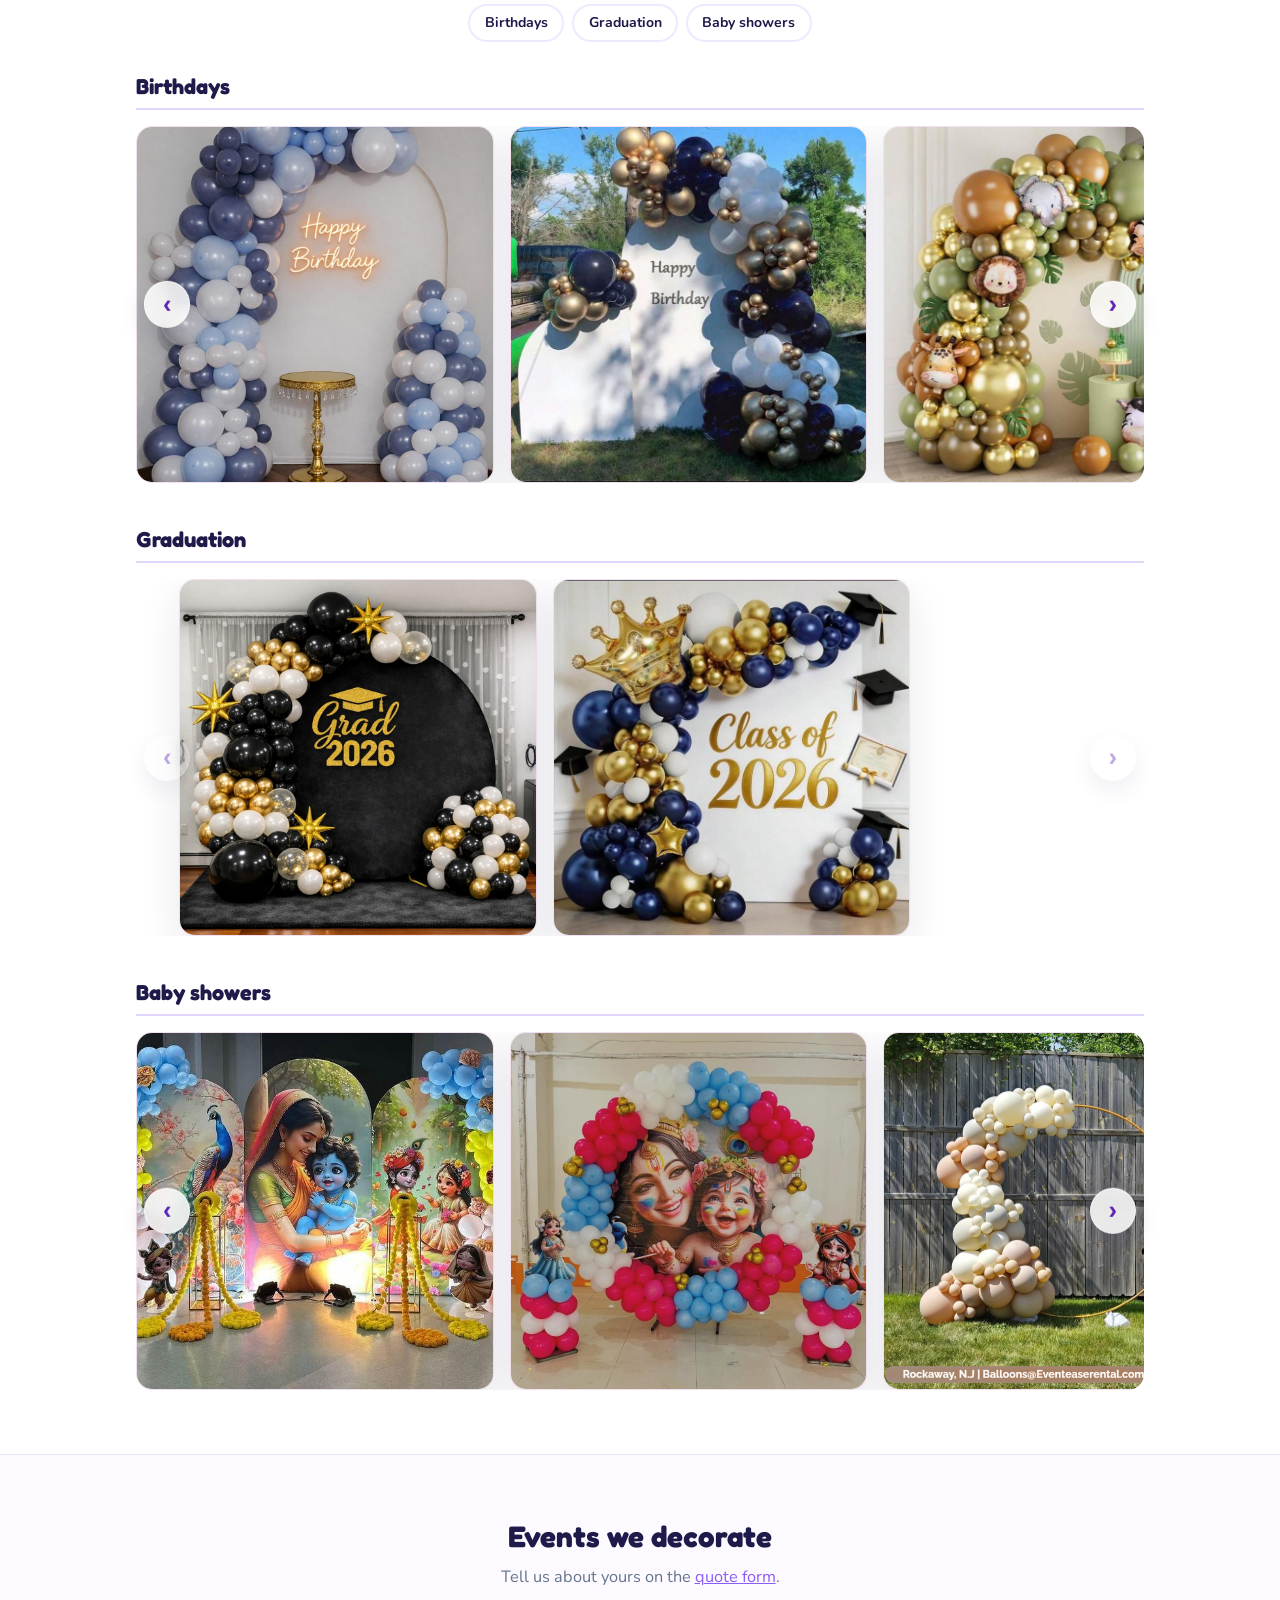
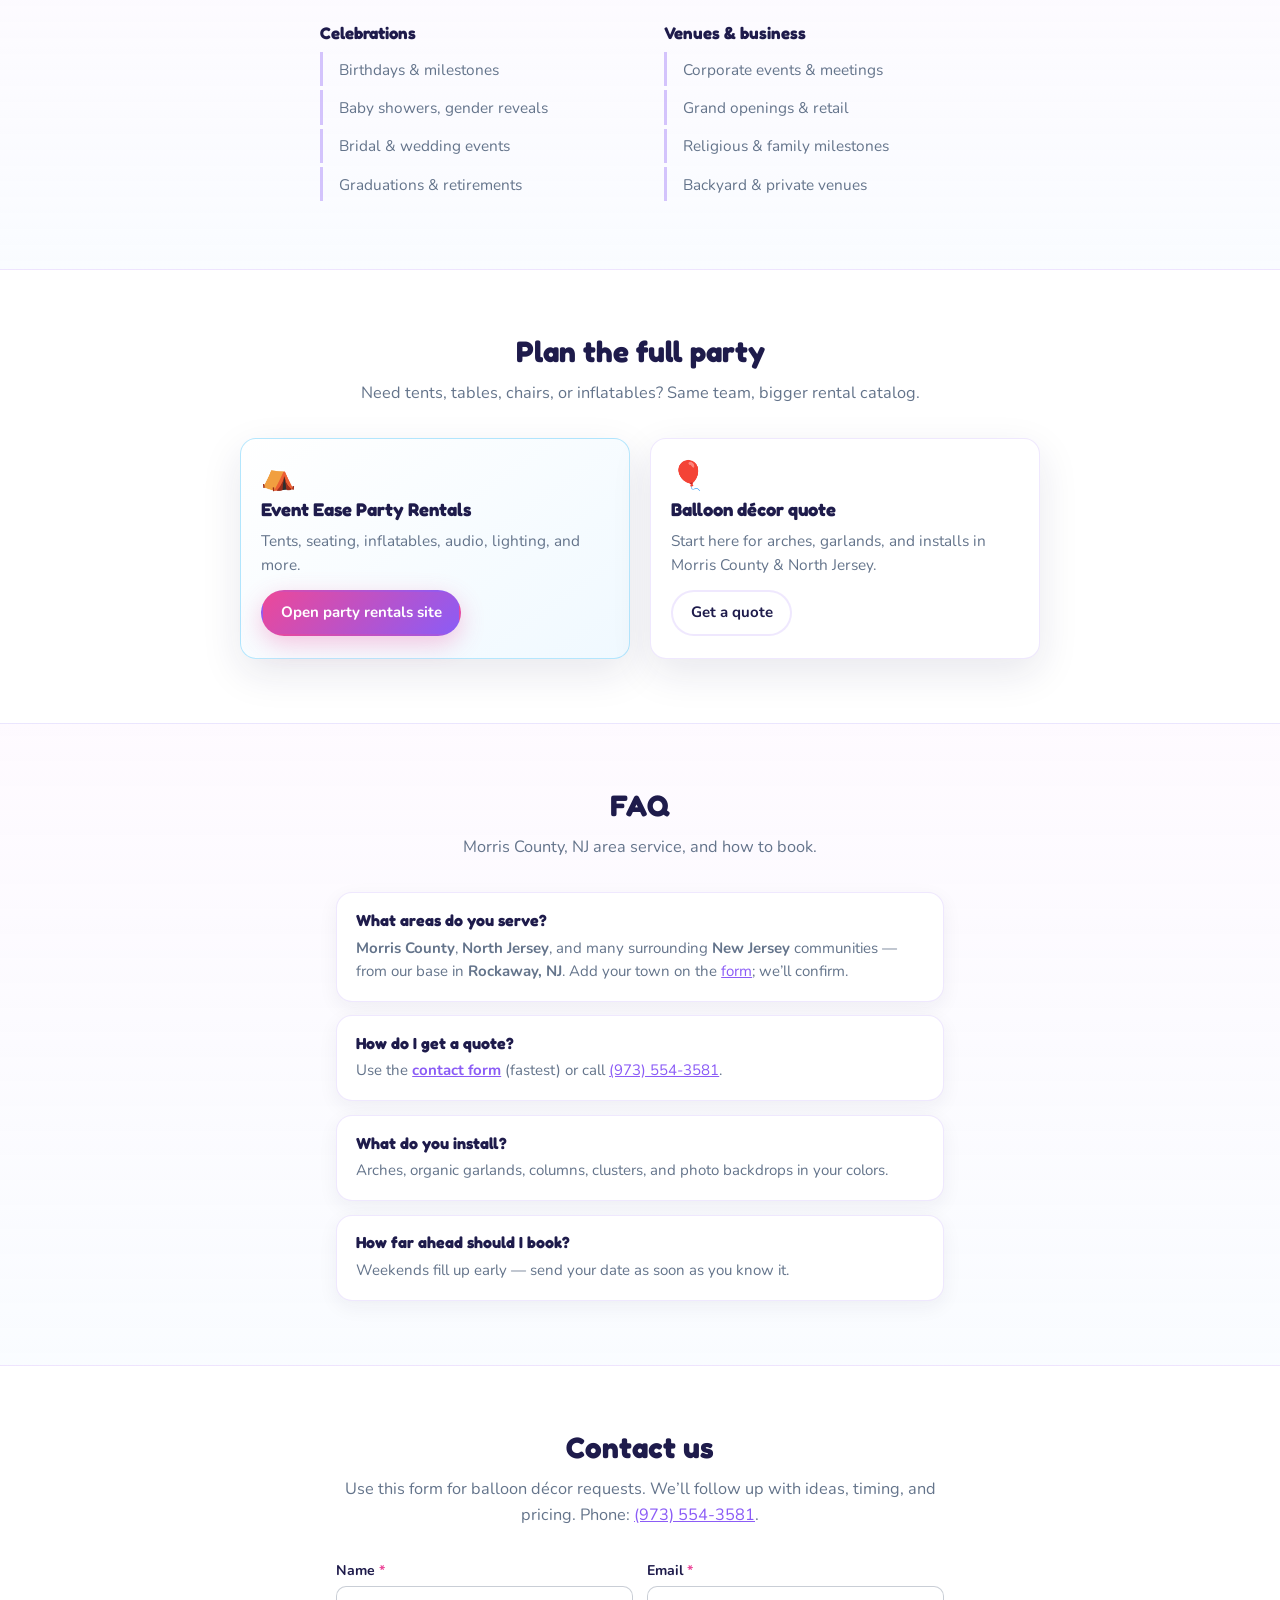
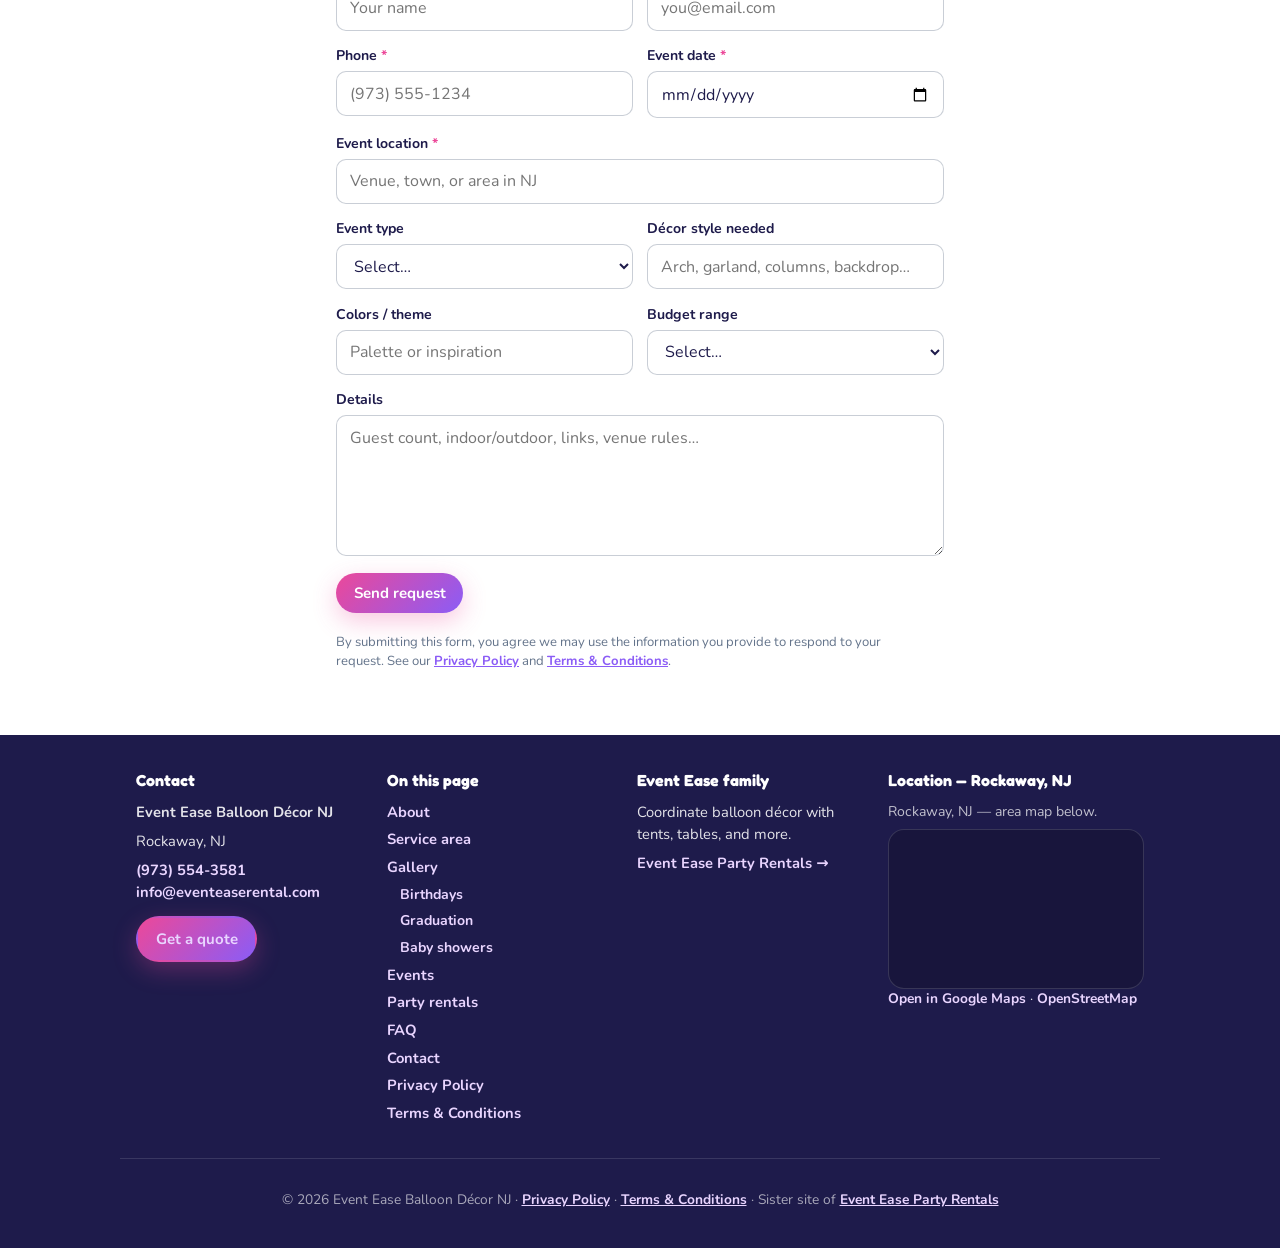
==== commit e3e91daa: "polish gallery arrows and remove missing image tiles Modernize the left and right carousel controls " ====
--- a/index.html
+++ b/index.html
@@ -282,11 +282,6 @@
                                     </button>
                                 </article>
                                 <article class="gallery-cell gallery-carousel-slide">
-                                    <button type="button" class="gallery-thumb" aria-label="Enlarge: 30th birthday balloon setup">
-                                        <img src="/images/30th%20Birthday%20Setup.png" alt="30th birthday balloon setup — Event Ease Balloon Décor NJ" width="800" height="800" loading="lazy" decoding="async">
-                                    </button>
-                                </article>
-                                <article class="gallery-cell gallery-carousel-slide">
                                     <button type="button" class="gallery-thumb" aria-label="Enlarge: Paw Patrol themed birthday setup">
                                         <img src="/images/Birthday%20Setup%20-%20Paw%20Patrol%20Theme.png" alt="Birthday balloon setup, Paw Patrol theme — Event Ease Balloon Décor NJ" width="800" height="800" loading="lazy" decoding="async">
                                     </button>
@@ -318,11 +313,6 @@
                                         <img src="/images/Grad%202026-2.jpg" alt="Graduation balloon décor — Event Ease Balloon Décor NJ" width="800" height="800" loading="lazy" decoding="async">
                                     </button>
                                 </article>
-                                <article class="gallery-cell gallery-carousel-slide">
-                                    <button type="button" class="gallery-thumb" aria-label="Enlarge: graduation balloon setup">
-                                        <img src="/images/Grad%20Setup.png" alt="Graduation balloon setup — Event Ease Balloon Décor NJ" width="800" height="800" loading="lazy" decoding="async">
-                                    </button>
-                                </article>
                             </div>
                         </div>
                         <button type="button" class="gallery-carousel-arrow" data-carousel-next aria-label="Next graduation photos">›</button>
@@ -353,31 +343,6 @@
                                 <article class="gallery-cell gallery-carousel-slide">
                                     <button type="button" class="gallery-thumb" aria-label="Enlarge: baby shower jungle theme setup">
                                         <img src="/images/baby-shower-jungle-setup.png" alt="Baby shower jungle theme balloon setup — Event Ease Balloon Décor NJ" width="800" height="800" loading="lazy" decoding="async">
-                                    </button>
-                                </article>
-                                <article class="gallery-cell gallery-carousel-slide">
-                                    <button type="button" class="gallery-thumb" aria-label="Enlarge: neutral pampas feather baby shower theme">
-                                        <img src="/images/Baby%20Show%20-%20Neutal%20Pampas%20Feather%20Theme%20.png" alt="Baby shower neutral pampas and feather theme — Event Ease Balloon Décor NJ" width="800" height="800" loading="lazy" decoding="async">
-                                    </button>
-                                </article>
-                                <article class="gallery-cell gallery-carousel-slide">
-                                    <button type="button" class="gallery-thumb" aria-label="Enlarge: neutral safari baby shower theme">
-                                        <img src="/images/Baby%20Show-%20Neutal%20Safari%20Theme.png" alt="Baby shower neutral safari theme — Event Ease Balloon Décor NJ" width="800" height="800" loading="lazy" decoding="async">
-                                    </button>
-                                </article>
-                                <article class="gallery-cell gallery-carousel-slide">
-                                    <button type="button" class="gallery-thumb" aria-label="Enlarge: neutral baby shower setup">
-                                        <img src="/images/Baby%20Show%20-%20Neutral.png" alt="Baby shower neutral balloon setup — Event Ease Balloon Décor NJ" width="800" height="800" loading="lazy" decoding="async">
-                                    </button>
-                                </article>
-                                <article class="gallery-cell gallery-carousel-slide">
-                                    <button type="button" class="gallery-thumb" aria-label="Enlarge: neutral baby shower setup variation">
-                                        <img src="/images/Baby%20Show%20-%20Neutral%20%283%29.png" alt="Baby shower neutral balloon setup — Event Ease Balloon Décor NJ" width="800" height="800" loading="lazy" decoding="async">
-                                    </button>
-                                </article>
-                                <article class="gallery-cell gallery-carousel-slide">
-                                    <button type="button" class="gallery-thumb" aria-label="Enlarge: neutral baby shower setup variation">
-                                        <img src="/images/Baby%20Show%20-%20Neutral%20%284%29.png" alt="Baby shower neutral balloon setup — Event Ease Balloon Décor NJ" width="800" height="800" loading="lazy" decoding="async">
                                     </button>
                                 </article>
                             </div>
--- a/css/styles.css
+++ b/css/styles.css
@@ -647,31 +647,45 @@
 
 /* Gallery carousels — manual arrows + swipe/scroll */
 .gallery-carousel {
-  display: flex;
-  align-items: center;
-  gap: 0.65rem;
+  position: relative;
 }
 
 .gallery-carousel-arrow {
-  flex: 0 0 auto;
-  width: 2.5rem;
-  height: 2.5rem;
+  position: absolute;
+  top: 50%;
+  transform: translateY(-50%);
+  z-index: 2;
+  width: 2.9rem;
+  height: 2.9rem;
   border-radius: 50%;
-  border: 1px solid var(--border-soft);
-  background: var(--white);
-  color: var(--ink);
-  font-size: 1.45rem;
+  border: 1px solid rgba(255, 255, 255, 0.7);
+  background: rgba(255, 255, 255, 0.85);
+  backdrop-filter: blur(6px);
+  -webkit-backdrop-filter: blur(6px);
+  color: #5b21b6;
+  font-size: 1.6rem;
+  font-weight: 700;
   line-height: 1;
   display: inline-flex;
   align-items: center;
   justify-content: center;
   cursor: pointer;
-  box-shadow: 0 4px 12px rgba(30, 27, 75, 0.08);
+  box-shadow: 0 10px 24px rgba(30, 27, 75, 0.18);
+  transition: transform 0.2s ease, box-shadow 0.2s ease, background-color 0.2s ease;
+}
+
+.gallery-carousel-arrow[data-carousel-prev] {
+  left: 0.5rem;
+}
+
+.gallery-carousel-arrow[data-carousel-next] {
+  right: 0.5rem;
 }
 
 .gallery-carousel-arrow:hover {
-  border-color: var(--purple);
-  color: var(--purple);
+  transform: translateY(-50%) scale(1.06);
+  background: rgba(255, 255, 255, 0.96);
+  box-shadow: 0 14px 28px rgba(30, 27, 75, 0.24);
 }
 
 .gallery-carousel-arrow:focus-visible {
@@ -691,6 +705,7 @@
   scroll-snap-type: x mandatory;
   scrollbar-width: thin;
   scrollbar-color: rgba(139, 92, 246, 0.45) rgba(139, 92, 246, 0.14);
+  padding-inline: 2.7rem;
 }
 
 .gallery-carousel-viewport:focus-visible {
@@ -713,30 +728,47 @@
 }
 
 @media (max-width: 768px) {
-  .gallery-carousel {
-    gap: 0.45rem;
-  }
-
+  .gallery-carousel-arrow {
+    width: 2.5rem;
+    height: 2.5rem;
+    font-size: 1.45rem;
+  }
+
+  .gallery-carousel-arrow[data-carousel-prev] {
+    left: 0.4rem;
+  }
+
+  .gallery-carousel-arrow[data-carousel-next] {
+    right: 0.4rem;
+  }
+
+  .gallery-carousel-viewport {
+    padding-inline: 2.4rem;
+  }
+
+  .gallery-carousel-slide {
+    flex: 0 0 min(320px, calc((100vw - 8.5rem) / 2));
+    max-width: 320px;
+  }
+}
+
+@media (max-width: 480px) {
   .gallery-carousel-arrow {
     width: 2.25rem;
     height: 2.25rem;
-  }
-
-  .gallery-carousel-slide {
-    flex: 0 0 min(320px, calc((100vw - 8.5rem) / 2));
-    max-width: 320px;
-  }
-}
-
-@media (max-width: 480px) {
-  .gallery-carousel {
-    gap: 0.35rem;
-  }
-
-  .gallery-carousel-arrow {
-    width: 2.1rem;
-    height: 2.1rem;
     font-size: 1.3rem;
+  }
+
+  .gallery-carousel-arrow[data-carousel-prev] {
+    left: 0.3rem;
+  }
+
+  .gallery-carousel-arrow[data-carousel-next] {
+    right: 0.3rem;
+  }
+
+  .gallery-carousel-viewport {
+    padding-inline: 2.1rem;
   }
 
   .gallery-carousel-slide {
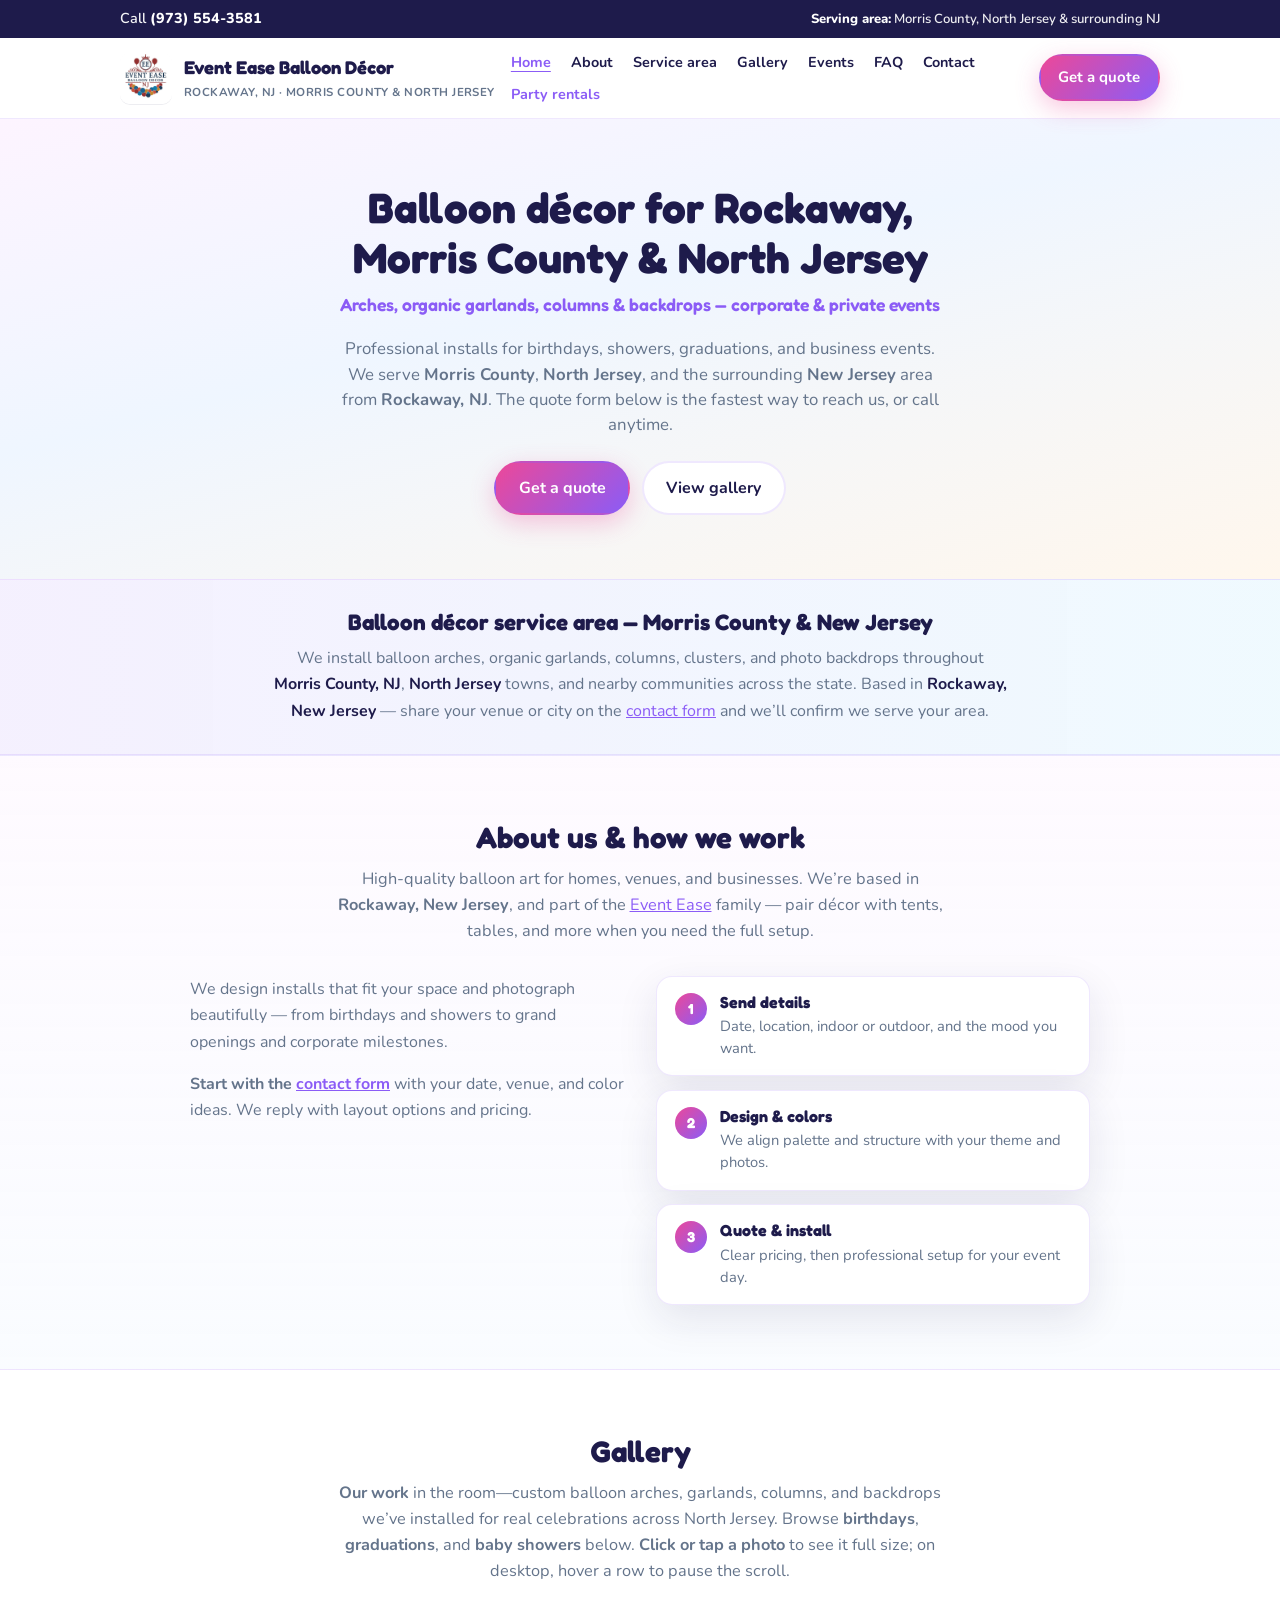
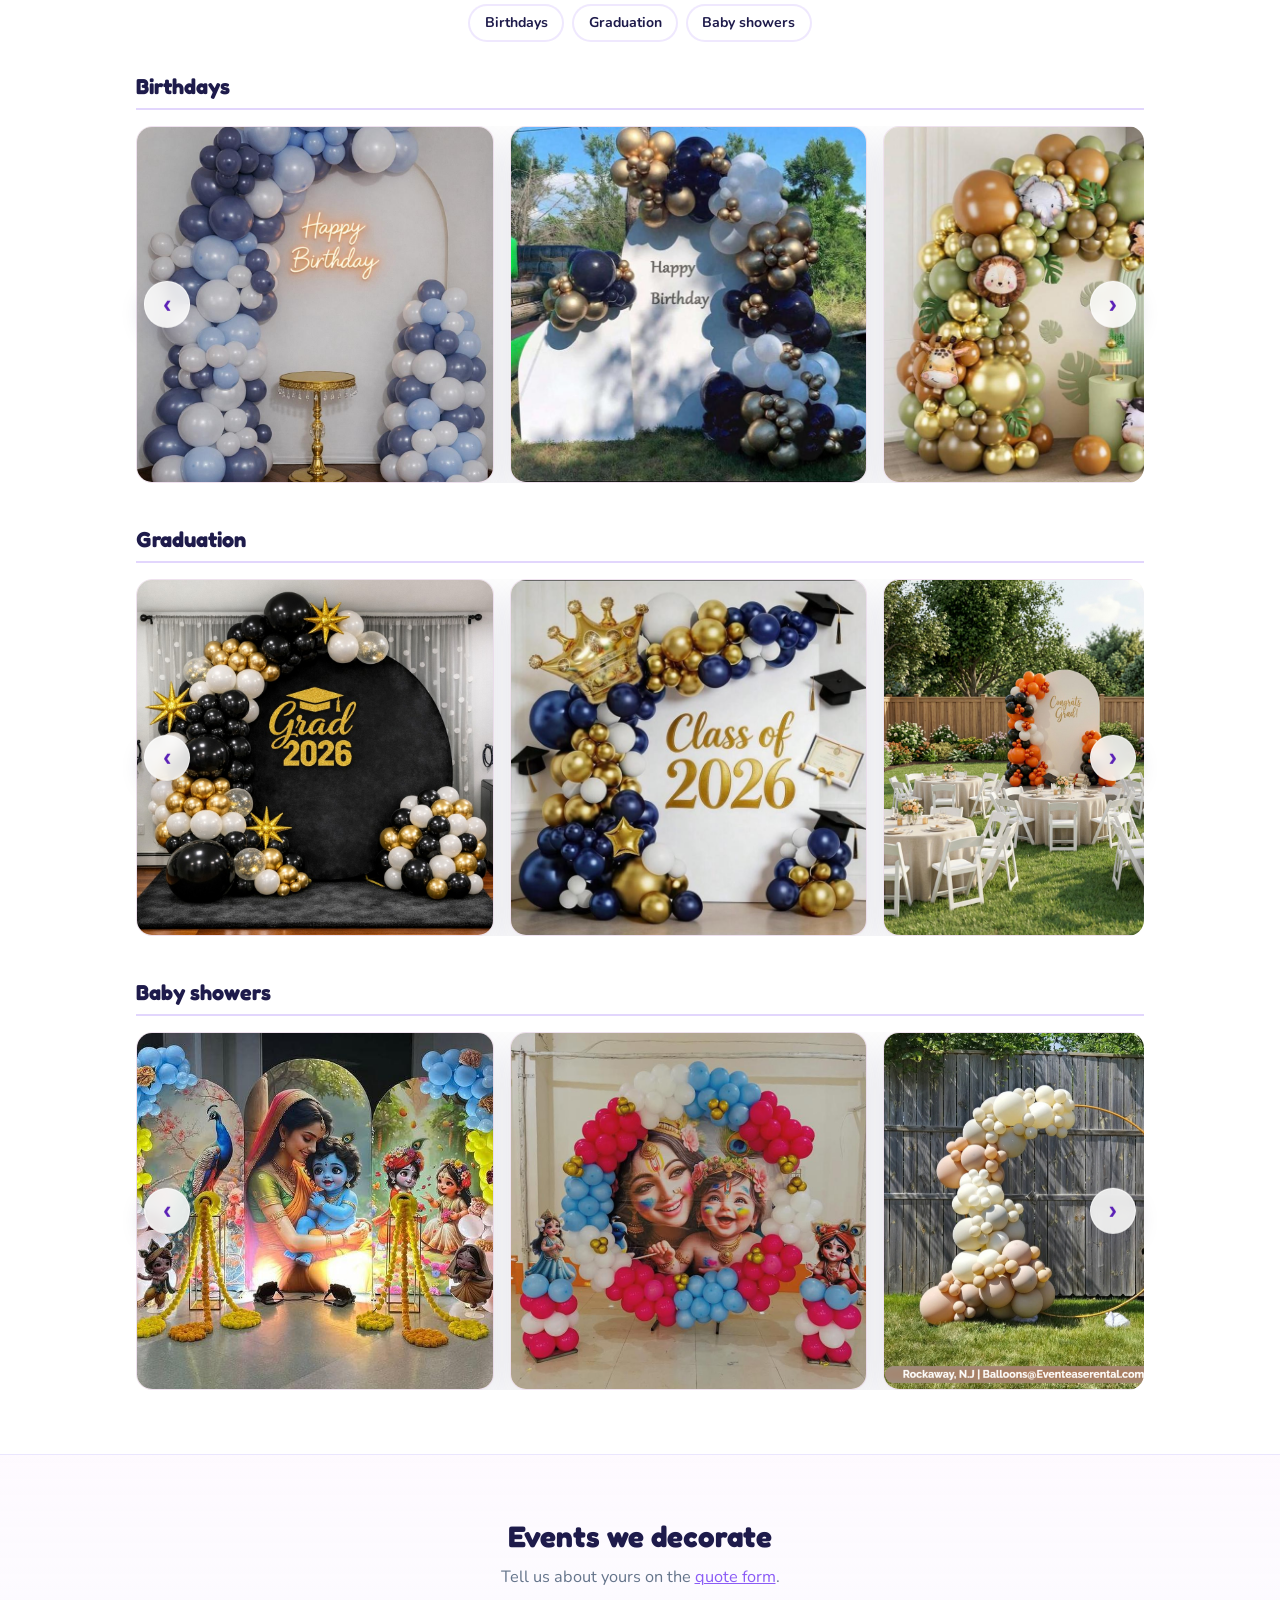
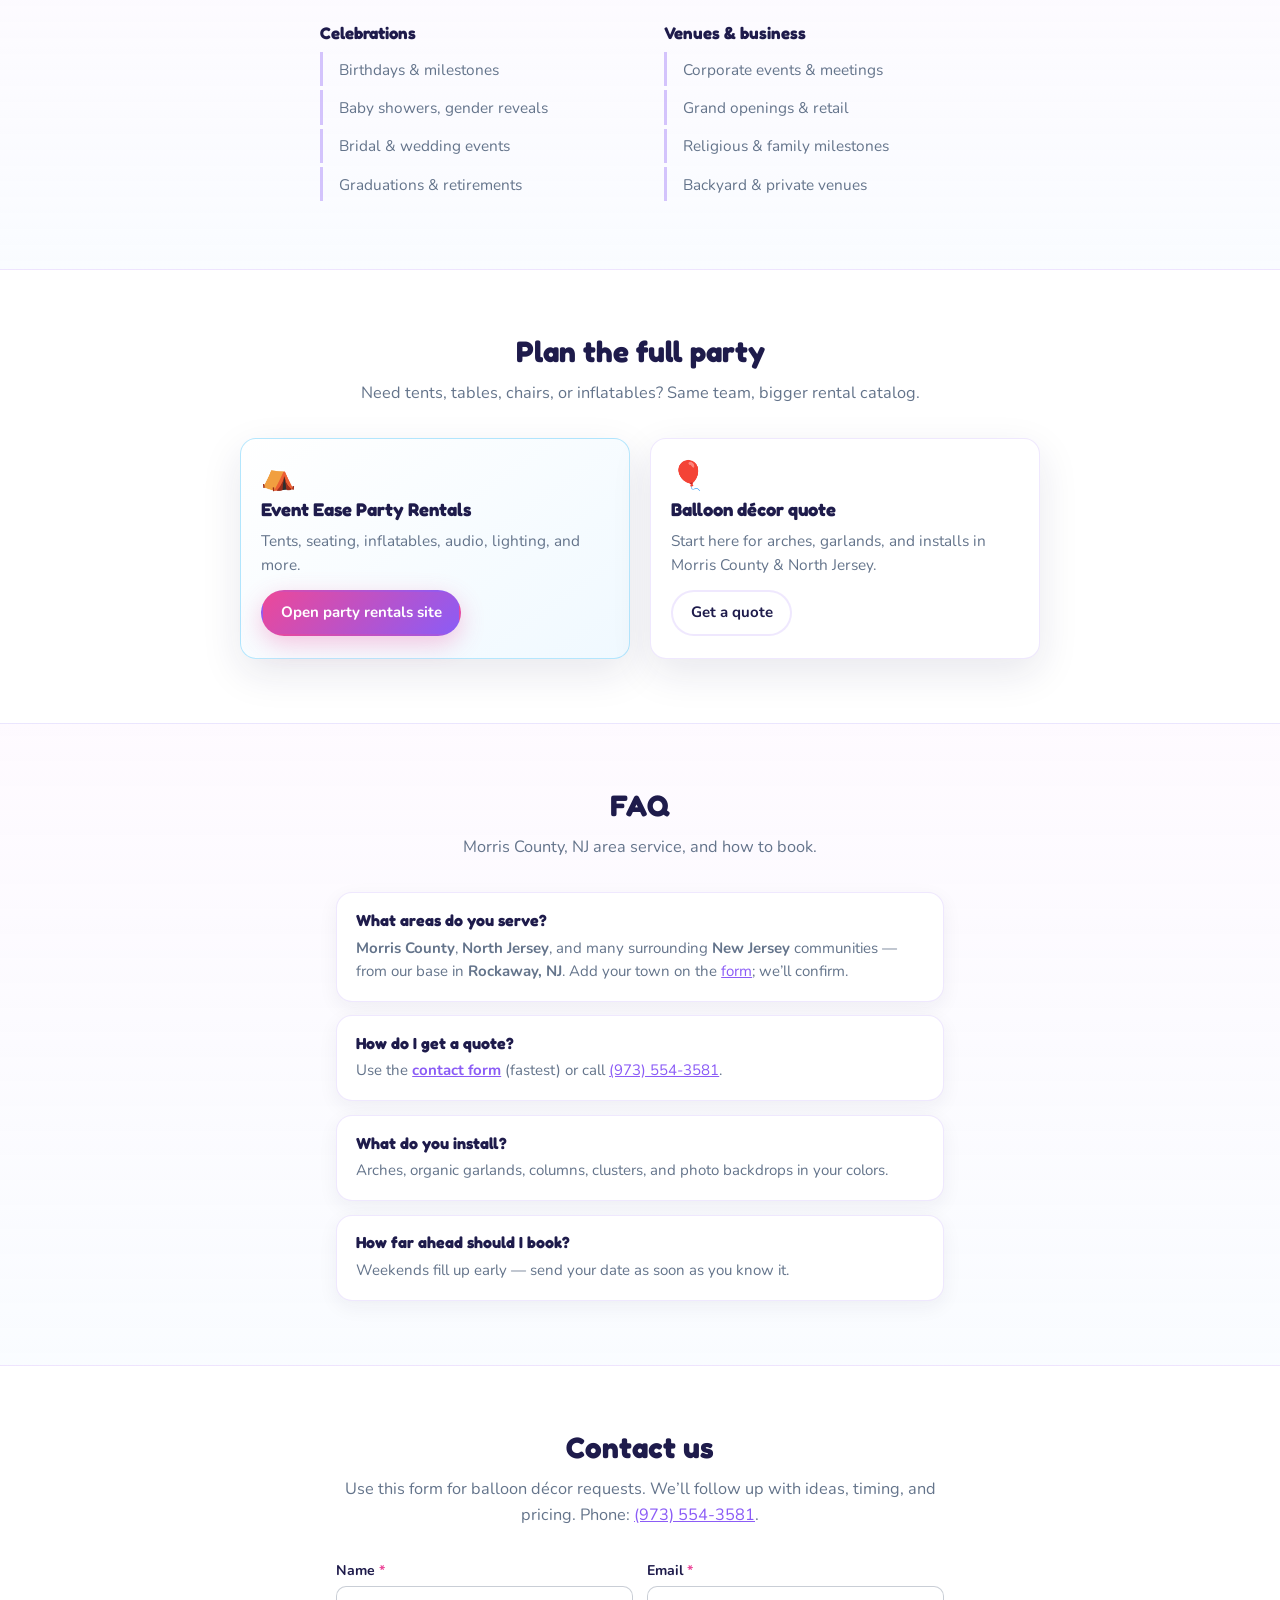
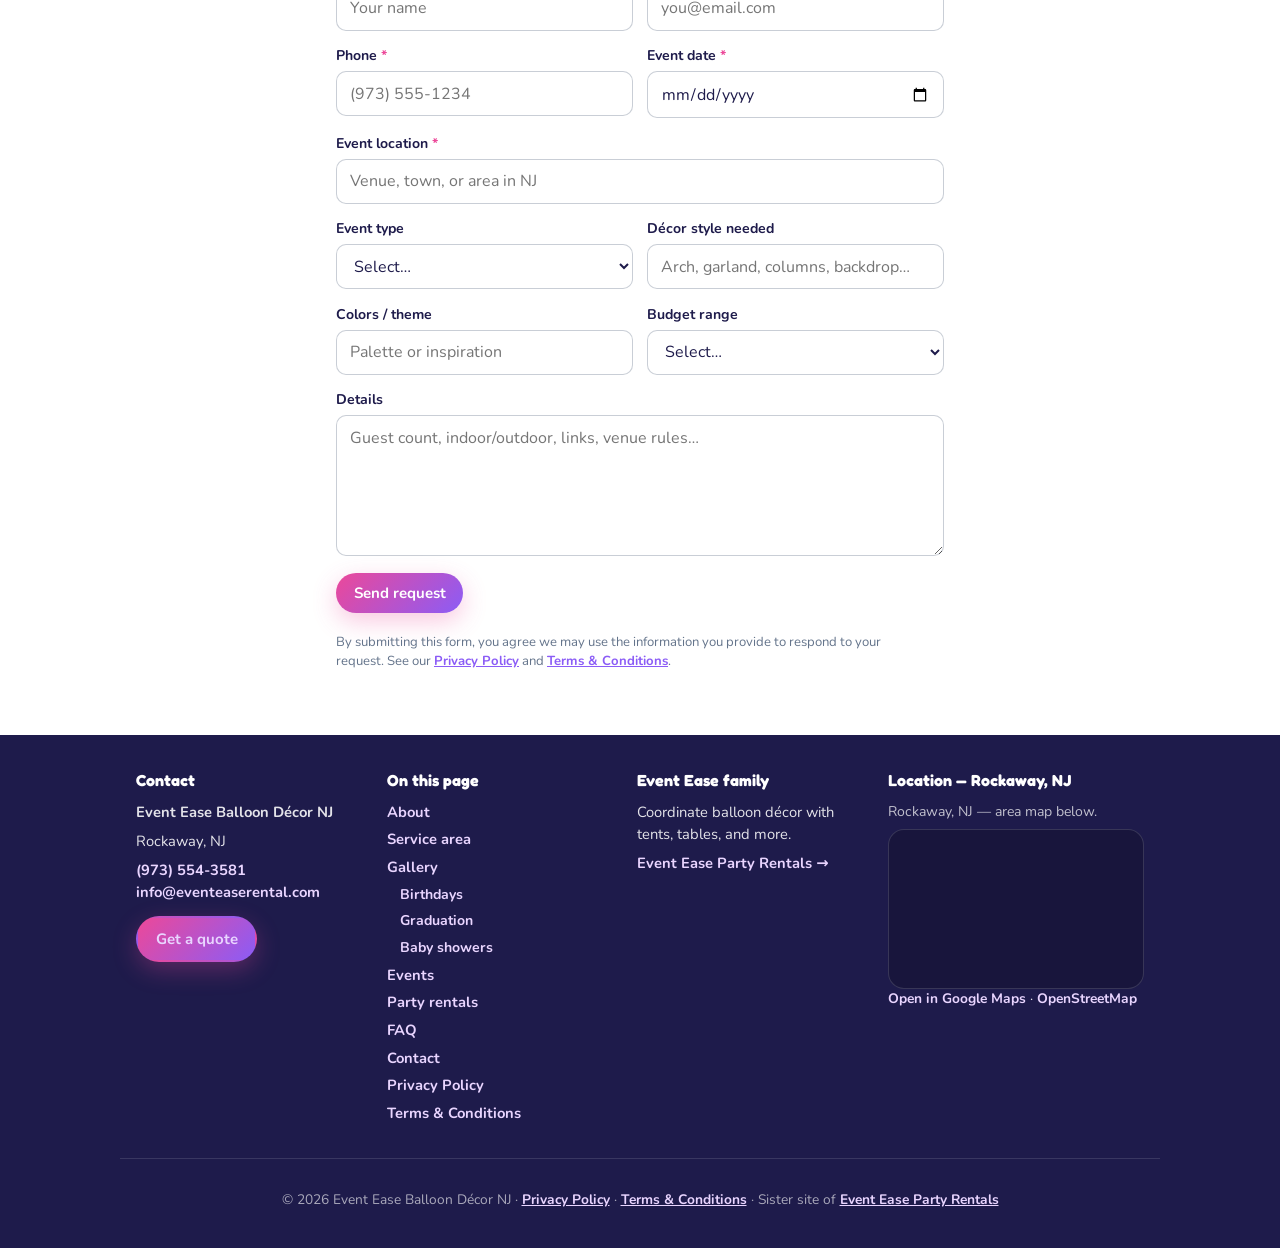
==== commit e620593b: "add new graduation and baby shower gallery photos Include the new graduation party-rental setup imag" ====
--- a/index.html
+++ b/index.html
@@ -313,6 +313,11 @@
                                         <img src="/images/Grad%202026-2.jpg" alt="Graduation balloon décor — Event Ease Balloon Décor NJ" width="800" height="800" loading="lazy" decoding="async">
                                     </button>
                                 </article>
+                                <article class="gallery-cell gallery-carousel-slide">
+                                    <button type="button" class="gallery-thumb" aria-label="Enlarge: graduation setup with party rentals">
+                                        <img src="/images/graduation-setup-with-party-rentals.png" alt="Graduation balloon setup with party rental tables and chairs — Event Ease Balloon Décor NJ" width="1024" height="1024" loading="lazy" decoding="async">
+                                    </button>
+                                </article>
                             </div>
                         </div>
                         <button type="button" class="gallery-carousel-arrow" data-carousel-next aria-label="Next graduation photos">›</button>
@@ -343,6 +348,11 @@
                                 <article class="gallery-cell gallery-carousel-slide">
                                     <button type="button" class="gallery-thumb" aria-label="Enlarge: baby shower jungle theme setup">
                                         <img src="/images/baby-shower-jungle-setup.png" alt="Baby shower jungle theme balloon setup — Event Ease Balloon Décor NJ" width="800" height="800" loading="lazy" decoding="async">
+                                    </button>
+                                </article>
+                                <article class="gallery-cell gallery-carousel-slide">
+                                    <button type="button" class="gallery-thumb" aria-label="Enlarge: neutral safari baby shower setup">
+                                        <img src="/images/neutral-safari-baby-shower.png" alt="Neutral safari baby shower balloon backdrop — Event Ease Balloon Décor NJ" width="764" height="1024" loading="lazy" decoding="async">
                                     </button>
                                 </article>
                             </div>
